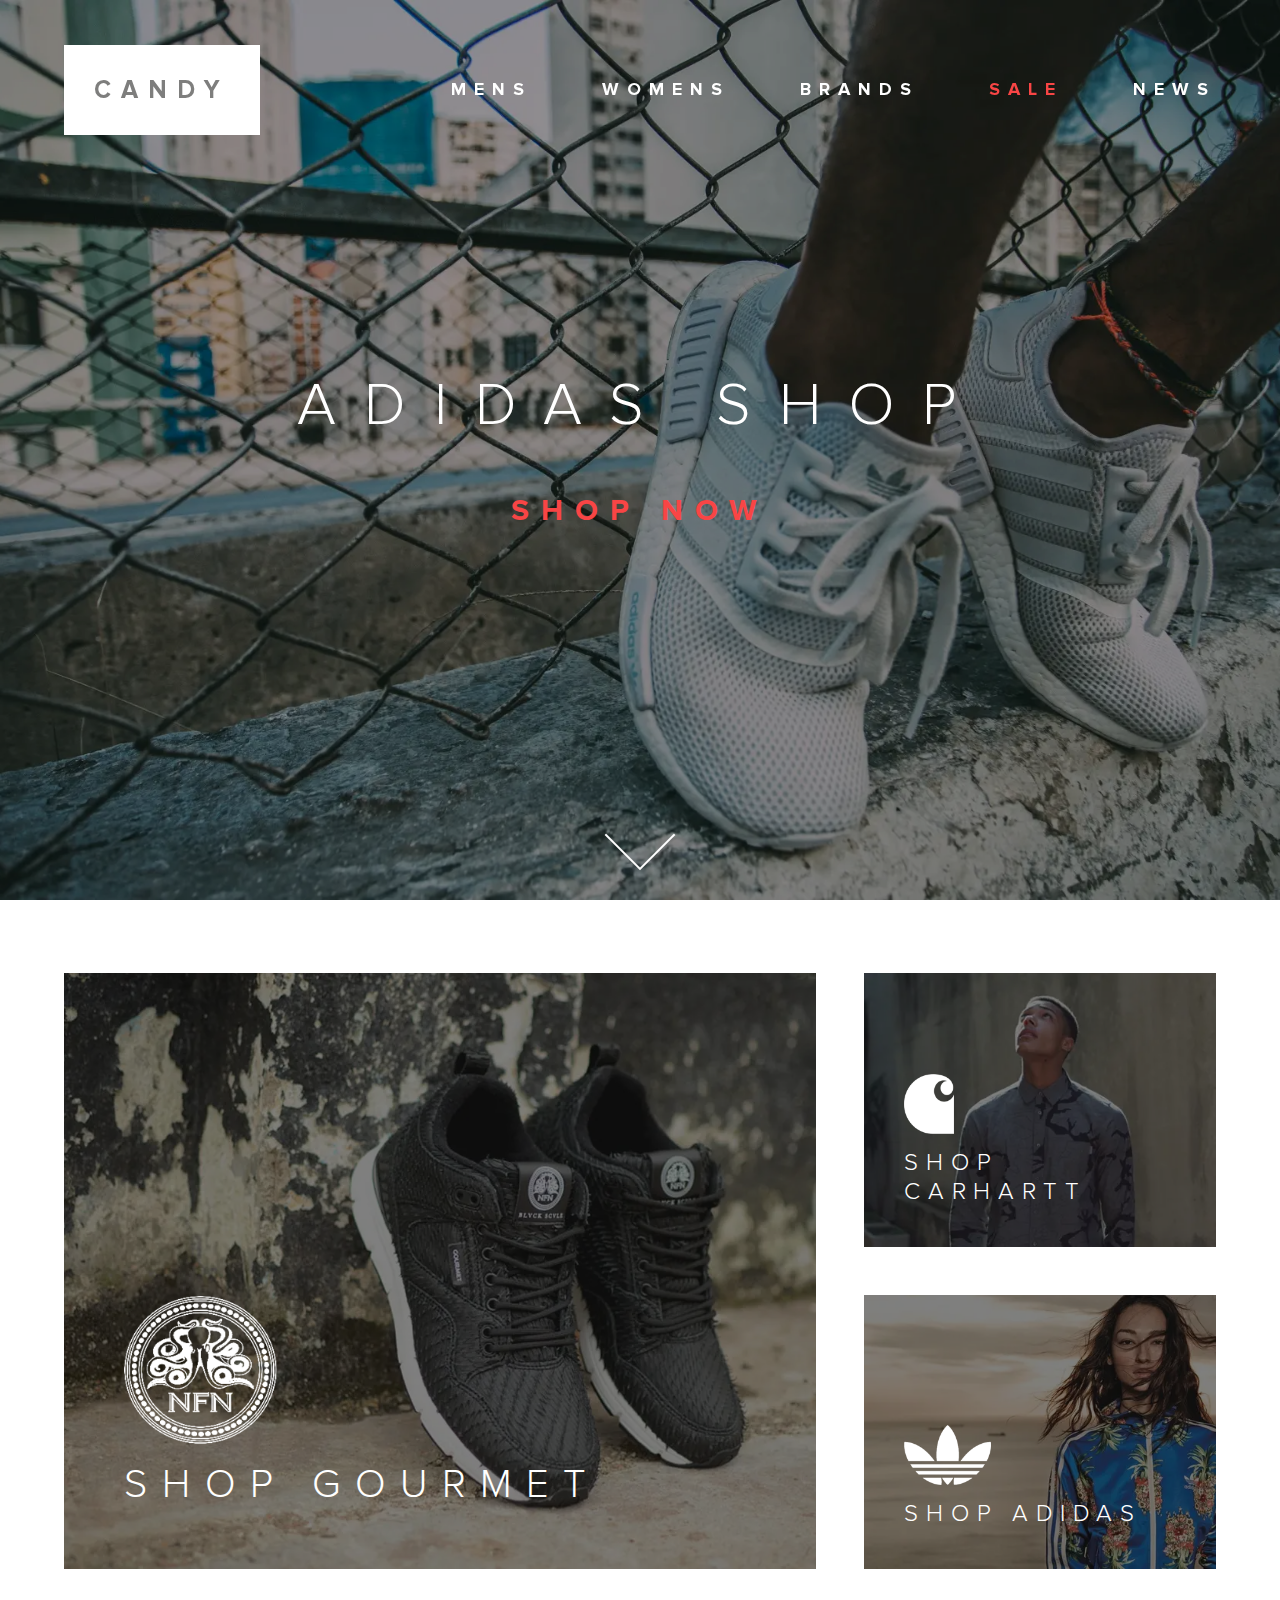
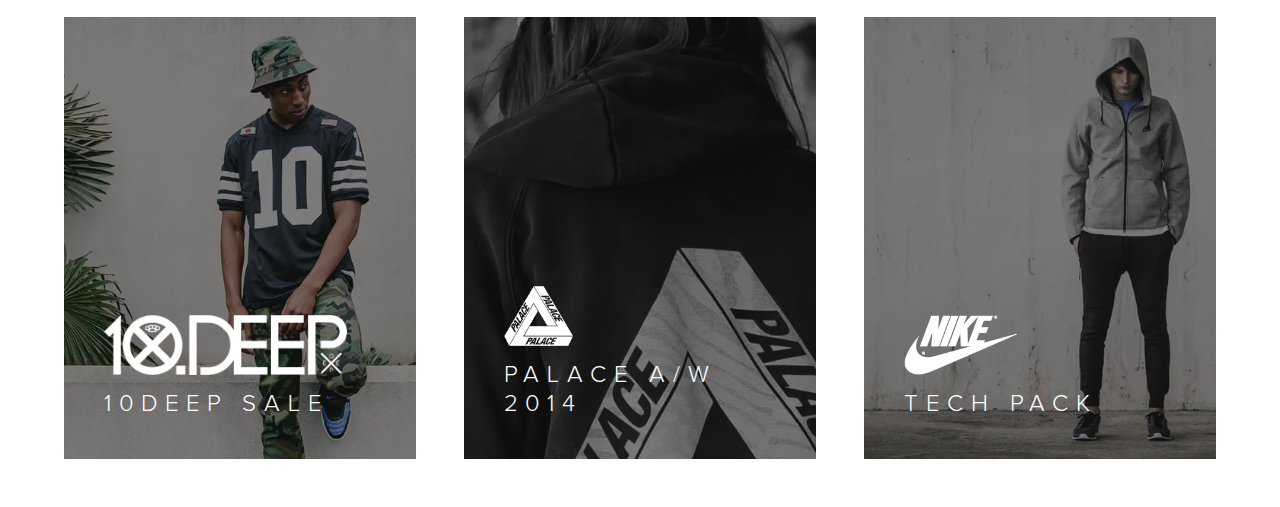
==== Candy/index.html @ beb6ae59 "обновил картиночки" ====
<!DOCTYPE html><html lang='ru'><head>  <meta charset='UTF-8'>  <meta name='viewport' content='width=device-width, initial-scale=1.0, maximum-scale=1.0, user-scalable=0'>  <meta name='format-detection' content='telephone=no'>  <link href='css/style.min.css' rel='stylesheet'>  <title></title></head><body><header class="header">  <div class="header__body">    <div class="header__container _container">      <div class="logo">Candy</div>      <button class="burger"><span></span></button>      <nav class="menu">        <ul class="menu__list">          <li><a href="#" class="menu__item">MENS</a></li>          <li><a href="#" class="menu__item">WOMENS</a></li>          <li><a href="#" class="menu__item">BRANDS</a></li>          <li><a href="#" class="menu__item menu__item_r">SALE</a></li>          <li><a href="#" class="menu__item">NEWS</a></li>        </ul>      </nav>    </div>  </div>  <div class='slider _sC'>    <div class='_sW'>      <div class='slider__slide _sS'>        <picture><source srcset="img/slider1.webp" type="image/webp"><img class="slider__bg" src="img/slider1.jpg" alt=""></picture>        <div class="slider__wrap">          <h2 class="slider__title">Adidas Shop</h2>          <a href="#" class="slider__link">Shop Now</a>        </div>      </div>      <div class='slider__slide _sS'>        <picture><source srcset="img/slider2.webp" type="image/webp"><img class="slider__bg" src="img/slider2.jpg" alt=""></picture>        <div class="slider__wrap">          <h2 class="slider__title">Nike Shop</h2>          <a href="#" class="slider__link">Shop Now</a>        </div>      </div>      <div class='slider__slide _sS'>        <picture><source srcset="img/slider3.webp" type="image/webp"><img class="slider__bg" src="img/slider3.jpg" alt=""></picture>        <div class="slider__wrap">          <h2 class="slider__title">Special Football collection</h2>          <a href="#" class="slider__link">Shop Now</a>        </div>      </div>    </div>    <button class="slider__btn"></button>  </div></header><main>  <section class="links _container">        <ul class="links__list">      <li class="links__row">        <div class="links__column links__column_b">          <a class="links__item" href="#">            <picture><source srcset="img/links/links1.webp" type="image/webp"><img class="links__img" src="img/links/links1.jpg" alt=""></picture>            <div class="links__wrap">              <picture><source srcset="img/links/link1logo.webp" type="image/webp"><img class="links__logo" src="img/links/link1logo.png" alt=""></picture>              <h3 class="links__title">SHOP GOURMET</h3>            </div>          </a>        </div>        <div class="links__column">          <a class="links__item" href="#">            <picture><source srcset="img/links/links2.webp" type="image/webp"><img class="links__img" src="img/links/links2.jpg" alt=""></picture>            <div class="links__wrap">              <picture><source srcset="img/links/link2logo.webp" type="image/webp"><img class="links__logo" src="img/links/link2logo.png" alt=""></picture>              <h3 class="links__title">SHOP CARHARTT</h3>            </div>             </a>          <a class="links__item" href="#">            <picture><source srcset="img/links/links3.webp" type="image/webp"><img class="links__img" src="img/links/links3.jpg" alt=""></picture>            <div class="links__wrap">              <picture><source srcset="img/links/link3logo.webp" type="image/webp"><img class="links__logo" src="img/links/link3logo.png" alt=""></picture>              <h3 class="links__title">SHOP ADIDAS</h3>            </div>          </a>        </div>              </li>      <li class="links__row">        <div class="links__column">          <a class="links__item" href="#">            <picture><source srcset="img/links/links4.webp" type="image/webp"><img class="links__img" src="img/links/links4.jpg" alt=""></picture>            <div class="links__wrap">              <picture><source srcset="img/links/link4logo.webp" type="image/webp"><img class="links__logo" src="img/links/link4logo.png" alt=""></picture>              <h3 class="links__title">10DEEP SALE</h3>            </div>          </a>        </div>        <div class="links__column">          <a class="links__item" href="#">            <picture><source srcset="img/links/links5.webp" type="image/webp"><img class="links__img" src="img/links/links5.jpg" alt=""></picture>            <div class="links__wrap">              <picture><source srcset="img/links/link5logo.webp" type="image/webp"><img class="links__logo" src="img/links/link5logo.png" alt=""></picture>              <h3 class="links__title">PALACE A/W 2014</h3>            </div>          </a>        </div>        <div class="links__column">          <a class="links__item" href="#">            <picture><source srcset="img/links/links6.webp" type="image/webp"><img class="links__img" src="img/links/links6.jpg" alt=""></picture>            <div class="links__wrap">              <picture><source srcset="img/links/link6logo.webp" type="image/webp"><img class="links__logo" src="img/links/link6logo.png" alt=""></picture>              <h3 class="links__title">TECH PACK</h3>            </div>          </a>        </div>      </li>    </ul>  </section></main><footer></footer><script src='js/swiper.min.js' type='module'></script><script src='js/slider.min.js' type='module'></script><script src='js/menu.min.js' type='module'></script></body></html>
---- Candy/css/style.min.css ----
@font-face{font-family:Proxima;src:url(../fonts/light.woff2) format("woff2"),url(../fonts/light.woff) format("woff"),url(../fonts/light.ttf) format("truetype");font-weight:300}@font-face{font-family:Proxima;src:url(../fonts/bold.woff2) format("woff2"),url(../fonts/bold.woff) format("woff"),url(../fonts/bold.ttf) format("truetype");font-weight:700}@font-face{font-family:Proxima;src:url(../fonts/regular.woff2) format("woff2"),url(../fonts/regular.woff) format("woff"),url(../fonts/regular.ttf) format("truetype");font-weight:400}body{font-family:Proxima,sans-serif;color:#fff;text-transform:uppercase}*{padding:0;margin:0;border:0}*,::after,::before{-webkit-box-sizing:border-box;box-sizing:border-box}body,html{height:100%;width:100%;font-size:100%;line-height:1.2;-ms-text-size-adjust:100%;-moz-text-size-adjust:100%;-webkit-text-size-adjust:100%;font-size:14px;min-width:320px}aside,footer,header,main,nav{display:block}h1,h2,h3,h4,h5,h6{font-size:inherit;font-weight:inherit}hr{height:0;overflow:visible}pre{font-family:monospace,monospace;font-size:1em}abbr[title]{text-decoration:underline;-webkit-text-decoration:underline dotted;text-decoration:underline dotted}b,strong{font-weight:bolder}code,kbd,samp{font-family:monospace,monospace;font-size:1em}small{font-size:80%}sub,sup{font-size:75%;line-height:0;position:relative;vertical-align:baseline}sub{bottom:-.25em}sup{top:-.5em}button,input,optgroup,select,textarea{font-family:inherit;font-size:100%;line-height:1}input::-ms-clear{display:none}button,input{overflow:visible;color:inherit}button,select{text-transform:none}[type=button],[type=reset],[type=submit],button{-webkit-appearance:button}[type=button]::-moz-focus-inner,[type=reset]::-moz-focus-inner,[type=submit]::-moz-focus-inner,button::-moz-focus-inner{border:0;padding:0}[type=button]:-moz-focusring,[type=reset]:-moz-focusring,[type=submit]:-moz-focusring,button:-moz-focusring{outline:1px dotted ButtonText}legend{color:inherit;display:table;max-width:100%;white-space:normal}progress{vertical-align:baseline}textarea{overflow:auto}[type=number]::-webkit-inner-spin-button,[type=number]::-webkit-outer-spin-button{height:auto}[type=search]{-webkit-appearance:textfield;outline-offset:-2px}[type=search]::-webkit-search-decoration{-webkit-appearance:none}::-webkit-file-upload-button{-webkit-appearance:button;font:inherit}details{display:block}summary{display:list-item}template{display:none}[hidden]{display:none}.hidden{position:absolute;clip:rect(0 0 0 0);width:1px;height:1px;margin:-1px;border:0;padding:0;white-space:nowrap;-webkit-clip-path:inset(100%);clip-path:inset(100%);overflow:hidden}ol,ul{list-style:none}button{background:0 0;cursor:pointer}input::-webkit-input-placeholder{color:inherit}input::-moz-placeholder{color:inherit}input:-ms-input-placeholder{color:inherit}input::-ms-input-placeholder{color:inherit}input::placeholder{color:inherit}a{background-color:transparent;text-decoration:none;text-align:center;color:inherit;display:inline-block}img{display:block;max-width:100%;height:auto;-o-object-fit:cover;object-fit:cover}input[type=checkbox]+label,input[type=radio]+label{cursor:pointer;position:relative;display:-webkit-box;display:-ms-flexbox;display:flex;-webkit-box-align:center;-ms-flex-align:center;align-items:center}input[type=checkbox]+label::after,input[type=checkbox]+label::before,input[type=radio]+label::after,input[type=radio]+label::before{content:''}input[type=checkbox]+label::after,input[type=radio]+label::after{position:absolute;display:none}input[type=checkbox]:checked+label::after,input[type=radio]:checked+label::after{display:block}input[type=radio]+label::after,input[type=radio]+label::before{border-radius:50%}.lock{overflow:hidden}._container{-webkit-box-sizing:content-box;box-sizing:content-box;padding:0 5%;margin:0 auto;max-width:1500px}.burger{position:relative;z-index:50;outline:0;display:none;overflow:hidden}.burger::after,.burger::before{content:'';-webkit-transform-origin:right;-ms-transform-origin:right;transform-origin:right}.burger span,.burger::after,.burger::before{position:absolute;right:0;height:2px;width:100%;background-color:#fff;-webkit-transition:all .5s;-o-transition:all .5s;transition:all .5s}.burger span{top:50%;-webkit-transform:translateY(-1px);-ms-transform:translateY(-1px);transform:translateY(-1px)}.burger::before{top:0}.burger::after{bottom:0}.burger._active span{right:-100%}.burger._active::before{-webkit-transform:rotate(-45deg);-ms-transform:rotate(-45deg);transform:rotate(-45deg)}.burger._active::after{-webkit-transform:rotate(45deg);-ms-transform:rotate(45deg);transform:rotate(45deg)}.menu__list{display:-webkit-box;display:-ms-flexbox;display:flex}:root{--swiper-theme-color:#007aff}._sC{margin-left:auto;margin-right:auto;position:relative;overflow:hidden;padding:0;z-index:1}.swiper-container-vertical>._sW{-webkit-box-orient:vertical;-webkit-box-direction:normal;-ms-flex-direction:column;flex-direction:column}._sW{position:relative;width:100%;height:100%;z-index:1;display:-webkit-box;display:-ms-flexbox;display:flex;-webkit-transition-property:-webkit-transform;transition-property:-webkit-transform;-o-transition-property:transform;transition-property:transform;transition-property:transform,-webkit-transform;-webkit-box-sizing:content-box;box-sizing:content-box}._sW,.swiper-container-android .swiper-slide{-webkit-transform:translate3d(0,0,0);transform:translate3d(0,0,0)}.swiper-container-multirow>._sW{-ms-flex-wrap:wrap;flex-wrap:wrap}.swiper-container-multirow-column>._sW{-ms-flex-wrap:wrap;flex-wrap:wrap;-webkit-box-orient:vertical;-webkit-box-direction:normal;-ms-flex-direction:column;flex-direction:column}.swiper-container-free-mode>._sW{-webkit-transition-timing-function:ease-out;-o-transition-timing-function:ease-out;transition-timing-function:ease-out;margin:0 auto}._sS{-ms-flex-negative:0;flex-shrink:0;width:100%;position:relative;-webkit-transition-property:-webkit-transform;transition-property:-webkit-transform;-o-transition-property:transform;transition-property:transform;transition-property:transform,-webkit-transform}.swiper-slide-invisible-blank{visibility:hidden}.swiper-container-autoheight,.swiper-container-autoheight ._sS{height:auto}.swiper-container-autoheight ._sW{-webkit-box-align:start;-ms-flex-align:start;align-items:flex-start;-webkit-transition-property:height,-webkit-transform;transition-property:height,-webkit-transform;-o-transition-property:transform,height;transition-property:transform,height;transition-property:transform,height,-webkit-transform}.swiper-container-3d{-webkit-perspective:1200px;perspective:1200px}.swiper-container-3d .swiper-cube-shadow,.swiper-container-3d .swiper-slide,.swiper-container-3d .swiper-slide-shadow-bottom,.swiper-container-3d .swiper-slide-shadow-left,.swiper-container-3d .swiper-slide-shadow-right,.swiper-container-3d .swiper-slide-shadow-top,.swiper-container-3d .swiper-wrapper{-webkit-transform-style:preserve-3d;transform-style:preserve-3d}.swiper-container-3d .swiper-slide-shadow-bottom,.swiper-container-3d .swiper-slide-shadow-left,.swiper-container-3d .swiper-slide-shadow-right,.swiper-container-3d .swiper-slide-shadow-top{position:absolute;left:0;top:0;width:100%;height:100%;pointer-events:none;z-index:10}.swiper-container-3d .swiper-slide-shadow-left{background-image:-webkit-gradient(linear,right top,left top,from(rgba(0,0,0,.5)),to(rgba(0,0,0,0)));background-image:-o-linear-gradient(right,rgba(0,0,0,.5),rgba(0,0,0,0));background-image:linear-gradient(to left,rgba(0,0,0,.5),rgba(0,0,0,0))}.swiper-container-3d .swiper-slide-shadow-right{background-image:-webkit-gradient(linear,left top,right top,from(rgba(0,0,0,.5)),to(rgba(0,0,0,0)));background-image:-o-linear-gradient(left,rgba(0,0,0,.5),rgba(0,0,0,0));background-image:linear-gradient(to right,rgba(0,0,0,.5),rgba(0,0,0,0))}.swiper-container-3d .swiper-slide-shadow-top{background-image:-webkit-gradient(linear,left bottom,left top,from(rgba(0,0,0,.5)),to(rgba(0,0,0,0)));background-image:-o-linear-gradient(bottom,rgba(0,0,0,.5),rgba(0,0,0,0));background-image:linear-gradient(to top,rgba(0,0,0,.5),rgba(0,0,0,0))}.swiper-container-3d .swiper-slide-shadow-bottom{background-image:-webkit-gradient(linear,left top,left bottom,from(rgba(0,0,0,.5)),to(rgba(0,0,0,0)));background-image:-o-linear-gradient(top,rgba(0,0,0,.5),rgba(0,0,0,0));background-image:linear-gradient(to bottom,rgba(0,0,0,.5),rgba(0,0,0,0))}.swiper-container-css-mode>._sW{overflow:auto;scrollbar-width:none;-ms-overflow-style:none}.swiper-container-css-mode>.swiper-wrapper::-webkit-scrollbar{display:none}.swiper-container-css-mode>._sW>._sS{scroll-snap-align:start start}.swiper-container-horizontal.swiper-container-css-mode>._sW{-ms-scroll-snap-type:x mandatory;scroll-snap-type:x mandatory}.swiper-container-vertical.swiper-container-css-mode>._sW{-ms-scroll-snap-type:y mandatory;scroll-snap-type:y mandatory}:root{--swiper-navigation-size:44px}.swiper-pagination{position:absolute;text-align:center;-webkit-transition:.3s opacity;-o-transition:.3s opacity;transition:.3s opacity;-webkit-transform:translate3d(0,0,0);transform:translate3d(0,0,0);z-index:10}.swiper-pagination.swiper-pagination-hidden{opacity:0}.swiper-container-horizontal>.swiper-pagination-bullets,.swiper-pagination-custom,.swiper-pagination-fraction{bottom:10px;left:0;width:100%}.swiper-pagination-bullets-dynamic{overflow:hidden;font-size:0}.swiper-pagination-bullets-dynamic .swiper-pagination-bullet{-webkit-transform:scale(.33);-ms-transform:scale(.33);transform:scale(.33);position:relative}.swiper-pagination-bullets-dynamic .swiper-pagination-bullet-active{-webkit-transform:scale(1);-ms-transform:scale(1);transform:scale(1)}.swiper-pagination-bullets-dynamic .swiper-pagination-bullet-active-main{-webkit-transform:scale(1);-ms-transform:scale(1);transform:scale(1)}.swiper-pagination-bullets-dynamic .swiper-pagination-bullet-active-prev{-webkit-transform:scale(.66);-ms-transform:scale(.66);transform:scale(.66)}.swiper-pagination-bullets-dynamic .swiper-pagination-bullet-active-prev-prev{-webkit-transform:scale(.33);-ms-transform:scale(.33);transform:scale(.33)}.swiper-pagination-bullets-dynamic .swiper-pagination-bullet-active-next{-webkit-transform:scale(.66);-ms-transform:scale(.66);transform:scale(.66)}.swiper-pagination-bullets-dynamic .swiper-pagination-bullet-active-next-next{-webkit-transform:scale(.33);-ms-transform:scale(.33);transform:scale(.33)}.swiper-pagination-bullet{width:8px;height:8px;display:inline-block;border-radius:100%;background:#000;opacity:.2}button.swiper-pagination-bullet{border:none;margin:0;padding:0;-webkit-box-shadow:none;box-shadow:none;-webkit-appearance:none;-moz-appearance:none;appearance:none}.swiper-pagination-clickable .swiper-pagination-bullet{cursor:pointer}.swiper-pagination-bullet-active{opacity:1;background:var(--swiper-pagination-color,var(--swiper-theme-color))}.swiper-container-vertical>.swiper-pagination-bullets{right:10px;top:50%;-webkit-transform:translate3d(0,-50%,0);transform:translate3d(0,-50%,0)}.swiper-container-vertical>.swiper-pagination-bullets .swiper-pagination-bullet{margin:6px 0;display:block}.swiper-container-vertical>.swiper-pagination-bullets.swiper-pagination-bullets-dynamic{top:50%;-webkit-transform:translateY(-50%);-ms-transform:translateY(-50%);transform:translateY(-50%);width:8px}.swiper-container-vertical>.swiper-pagination-bullets.swiper-pagination-bullets-dynamic .swiper-pagination-bullet{display:inline-block;-webkit-transition:.2s top,.2s -webkit-transform;transition:.2s top,.2s -webkit-transform;-o-transition:.2s transform,.2s top;transition:.2s transform,.2s top;transition:.2s transform,.2s top,.2s -webkit-transform}.swiper-container-horizontal>.swiper-pagination-bullets .swiper-pagination-bullet{margin:0 4px}.swiper-container-horizontal>.swiper-pagination-bullets.swiper-pagination-bullets-dynamic{left:50%;-webkit-transform:translateX(-50%);-ms-transform:translateX(-50%);transform:translateX(-50%);white-space:nowrap}.swiper-container-horizontal>.swiper-pagination-bullets.swiper-pagination-bullets-dynamic .swiper-pagination-bullet{-webkit-transition:.2s left,.2s -webkit-transform;transition:.2s left,.2s -webkit-transform;-o-transition:.2s transform,.2s left;transition:.2s transform,.2s left;transition:.2s transform,.2s left,.2s -webkit-transform}.swiper-container-horizontal.swiper-container-rtl>.swiper-pagination-bullets-dynamic .swiper-pagination-bullet{-webkit-transition:.2s right,.2s -webkit-transform;transition:.2s right,.2s -webkit-transform;-o-transition:.2s transform,.2s right;transition:.2s transform,.2s right;transition:.2s transform,.2s right,.2s -webkit-transform}.swiper-pagination-progressbar{background:rgba(0,0,0,.25);position:absolute}.swiper-pagination-progressbar .swiper-pagination-progressbar-fill{background:var(--swiper-pagination-color,var(--swiper-theme-color));position:absolute;left:0;top:0;width:100%;height:100%;-webkit-transform:scale(0);-ms-transform:scale(0);transform:scale(0);-webkit-transform-origin:left top;-ms-transform-origin:left top;transform-origin:left top}.swiper-container-rtl .swiper-pagination-progressbar .swiper-pagination-progressbar-fill{-webkit-transform-origin:right top;-ms-transform-origin:right top;transform-origin:right top}.swiper-container-horizontal>.swiper-pagination-progressbar,.swiper-container-vertical>.swiper-pagination-progressbar.swiper-pagination-progressbar-opposite{width:100%;height:4px;left:0;top:0}.swiper-container-horizontal>.swiper-pagination-progressbar.swiper-pagination-progressbar-opposite,.swiper-container-vertical>.swiper-pagination-progressbar{width:4px;height:100%;left:0;top:0}.swiper-pagination-white{--swiper-pagination-color:#ffffff}.swiper-pagination-black{--swiper-pagination-color:#000000}.swiper-pagination-lock{display:none}.swiper-scrollbar{border-radius:10px;position:relative;-ms-touch-action:none;background:rgba(0,0,0,.1)}.swiper-container-horizontal>.swiper-scrollbar{position:absolute;left:1%;bottom:3px;z-index:50;height:5px;width:98%}.swiper-container-vertical>.swiper-scrollbar{position:absolute;right:3px;top:1%;z-index:50;width:5px;height:98%}.swiper-scrollbar-drag{height:100%;width:100%;position:relative;background:rgba(0,0,0,.5);border-radius:10px;left:0;top:0}.swiper-scrollbar-cursor-drag{cursor:move}.swiper-scrollbar-lock{display:none}.swiper-zoom-container{width:100%;height:100%;display:-webkit-box;display:-ms-flexbox;display:flex;-webkit-box-pack:center;-ms-flex-pack:center;justify-content:center;-webkit-box-align:center;-ms-flex-align:center;align-items:center;text-align:center}.swiper-zoom-container>canvas,.swiper-zoom-container>img,.swiper-zoom-container>svg{max-width:100%;max-height:100%;-o-object-fit:contain;object-fit:contain}.swiper-slide-zoomed{cursor:move}.swiper-lazy-preloader{width:42px;height:42px;position:absolute;left:50%;top:50%;margin-left:-21px;margin-top:-21px;z-index:10;-webkit-transform-origin:50%;-ms-transform-origin:50%;transform-origin:50%;-webkit-animation:swiper-preloader-spin 1s infinite linear;animation:swiper-preloader-spin 1s infinite linear;-webkit-box-sizing:border-box;box-sizing:border-box;border:4px solid var(--swiper-preloader-color,var(--swiper-theme-color));border-radius:50%;border-top-color:transparent}.swiper-lazy-preloader-white{--swiper-preloader-color:#fff}.swiper-lazy-preloader-black{--swiper-preloader-color:#000}@-webkit-keyframes swiper-preloader-spin{100%{-webkit-transform:rotate(360deg);transform:rotate(360deg)}}@keyframes swiper-preloader-spin{100%{-webkit-transform:rotate(360deg);transform:rotate(360deg)}}._sC .swiper-notification{position:absolute;left:0;top:0;pointer-events:none;opacity:0;z-index:-1000}.swiper-container-fade.swiper-container-free-mode ._sS{-webkit-transition-timing-function:ease-out;-o-transition-timing-function:ease-out;transition-timing-function:ease-out}.swiper-container-fade ._sS{pointer-events:none;-webkit-transition-property:opacity;-o-transition-property:opacity;transition-property:opacity}.swiper-container-fade ._sS ._sS{pointer-events:none}.swiper-container-fade .swiper-slide-active,.swiper-container-fade .swiper-slide-active .swiper-slide-active{pointer-events:auto}.swiper-container-cube{overflow:visible}.swiper-container-cube ._sS{pointer-events:none;-webkit-backface-visibility:hidden;backface-visibility:hidden;z-index:1;visibility:hidden;-webkit-transform-origin:0 0;-ms-transform-origin:0 0;transform-origin:0 0;width:100%;height:100%}.swiper-container-cube ._sS ._sS{pointer-events:none}.swiper-container-cube.swiper-container-rtl ._sS{-webkit-transform-origin:100% 0;-ms-transform-origin:100% 0;transform-origin:100% 0}.swiper-container-cube .swiper-slide-active,.swiper-container-cube .swiper-slide-active .swiper-slide-active{pointer-events:auto}.swiper-container-cube .swiper-slide-active,.swiper-container-cube .swiper-slide-next,.swiper-container-cube .swiper-slide-next+._sS,.swiper-container-cube .swiper-slide-prev{pointer-events:auto;visibility:visible}.swiper-container-cube .swiper-slide-shadow-bottom,.swiper-container-cube .swiper-slide-shadow-left,.swiper-container-cube .swiper-slide-shadow-right,.swiper-container-cube .swiper-slide-shadow-top{z-index:0;-webkit-backface-visibility:hidden;backface-visibility:hidden}.swiper-container-cube .swiper-cube-shadow{position:absolute;left:0;bottom:0;width:100%;height:100%;background:#000;opacity:.6;-webkit-filter:blur(50px);filter:blur(50px);z-index:0}.swiper-container-flip{overflow:visible}.swiper-container-flip ._sS{pointer-events:none;-webkit-backface-visibility:hidden;backface-visibility:hidden;z-index:1}.swiper-container-flip ._sS ._sS{pointer-events:none}.swiper-container-flip .swiper-slide-active,.swiper-container-flip .swiper-slide-active .swiper-slide-active{pointer-events:auto}.swiper-container-flip .swiper-slide-shadow-bottom,.swiper-container-flip .swiper-slide-shadow-left,.swiper-container-flip .swiper-slide-shadow-right,.swiper-container-flip .swiper-slide-shadow-top{z-index:0;-webkit-backface-visibility:hidden;backface-visibility:hidden}.header{position:relative;display:-webkit-box;display:-ms-flexbox;display:flex;-webkit-box-orient:vertical;-webkit-box-direction:normal;-ms-flex-direction:column;flex-direction:column;height:100vh}.header__body{position:absolute;top:0;left:0;z-index:2;width:100%;padding-top:45px}.header__container{display:-webkit-box;display:-ms-flexbox;display:flex;-webkit-box-pack:justify;-ms-flex-pack:justify;justify-content:space-between;-webkit-box-align:center;-ms-flex-align:center;align-items:center}.slider{width:100%}.slider__slide{position:relative}.slider__bg{width:100%;height:100%}.slider__wrap{position:absolute;top:0;left:0;width:100%;height:100%;display:-webkit-box;display:-ms-flexbox;display:flex;background-color:rgba(0,0,0,.4);-webkit-box-orient:vertical;-webkit-box-direction:normal;-ms-flex-direction:column;flex-direction:column;-webkit-box-pack:center;-ms-flex-pack:center;justify-content:center;-webkit-box-align:center;-ms-flex-align:center;align-items:center;text-align:center}.slider__title{font-size:60px;font-weight:300;letter-spacing:28px;margin-bottom:50px}.slider__link{color:#f84545;font-size:30px;font-weight:700;letter-spacing:12px}.logo{background-color:#fff;color:#7e7e7d;font-size:25px;font-weight:700;padding:30px;text-transform:uppercase;letter-spacing:10px}.burger{width:40px;height:30px}.menu__item{font-size:18px;text-transform:uppercase;letter-spacing:8px;margin-left:70px;font-weight:700}.menu__item_r{color:#f84545}.slider__btn{width:50px;height:50px;border-bottom:2px solid #fff;border-left:2px solid #fff;position:absolute;bottom:40px;left:50%;z-index:50;outline:0;-webkit-transform:translateX(-50%) rotate(-45deg);-ms-transform:translateX(-50%) rotate(-45deg);transform:translateX(-50%) rotate(-45deg)}.links__list{padding-top:5.66667vw;margin:0 -1.86667vw}.links__row{display:-webkit-box;display:-ms-flexbox;display:flex}.links__column{-webkit-box-flex:0;-ms-flex:0 1 33.333%;flex:0 1 33.333%;padding:0 1.86667vw;display:-webkit-box;display:-ms-flexbox;display:flex;-webkit-box-orient:vertical;-webkit-box-direction:normal;-ms-flex-direction:column;flex-direction:column}.links__column_b{-webkit-box-flex:0;-ms-flex:0 1 66.666%;flex:0 1 66.666%}.links__item{margin-bottom:3.73333vw;-webkit-box-flex:1;-ms-flex:1 1 auto;flex:1 1 auto;position:relative}.links__img{height:100%;width:100%}.links__wrap{position:absolute;top:0;left:0;width:100%;height:100%;display:-webkit-box;display:-ms-flexbox;display:flex;-webkit-box-orient:vertical;-webkit-box-direction:normal;-ms-flex-direction:column;flex-direction:column;-webkit-box-pack:end;-ms-flex-pack:end;justify-content:flex-end;text-align:left;padding:40px;background-color:rgba(0,0,0,.5)}.links__wrap:hover{background-color:rgba(0,0,0,.3)}.links__logo{max-height:100px}.links__title{letter-spacing:16px;font-size:40px;font-weight:300;margin-top:30px}@media (min-width:767px){.links__column_b .links__wrap{padding:60px}.links__column_b .links__title{font-size:60px;letter-spacing:24px}.links__column_b .links__logo{max-height:200px}a{-webkit-transition:-webkit-transform .1s;transition:-webkit-transform .1s;-o-transition:transform .1s;transition:transform .1s;transition:transform .1s,-webkit-transform .1s}a:hover{-webkit-transform:scale(1.05);-ms-transform:scale(1.05);transform:scale(1.05)}}@media (max-width:1500px){.links__logo{max-height:60px}.links__title{letter-spacing:8px;font-size:24px;margin-top:15px}}@media (max-width:1200px){.slider__title{font-size:40px;letter-spacing:16px;margin-bottom:20px;margin-top:50px}.slider__link{font-size:20px;letter-spacing:6px}.logo{font-size:18px;letter-spacing:5px;padding:20px}.menu__item{margin-left:35px;font-size:16px;letter-spacing:4px}.links__wrap{-webkit-box-pack:center;-ms-flex-pack:center;justify-content:center;-webkit-box-align:center;-ms-flex-align:center;align-items:center;text-align:center}}@media (max-width:767px){.burger{display:block}.menu{position:absolute;top:0;left:0;width:100%;height:100vh;background-color:rgba(0,0,0,.9);opacity:0;visibility:hidden;-webkit-transition:all .5s;-o-transition:all .5s;transition:all .5s;overflow:auto}.menu__list{-webkit-box-orient:vertical;-webkit-box-direction:normal;-ms-flex-direction:column;flex-direction:column;padding-top:50px;-webkit-transition:all .5s;-o-transition:all .5s;transition:all .5s;position:relative;top:-100%}.menu__item{margin:0;padding:20px;font-size:20px;width:100%}.menu._active{opacity:1;visibility:visible}.menu._active .menu__list{top:0}.header__body{padding:10px 0;background-color:#000;position:relative}.slider__wrap{padding:3%}.slider__title{margin-top:0;font-size:26px;letter-spacing:10px}.slider__link{font-size:15;letter-spacing:5px}.logo{padding:10px;font-size:14px;letter-spacing:2px}.slider__btn{width:30px;height:30px}.links__row{-webkit-box-orient:vertical;-webkit-box-direction:normal;-ms-flex-direction:column;flex-direction:column}.links__img{max-height:250px}}@media (min-width:767px) and (max-width:1500px){.links__column_b .links__title{letter-spacing:15px;font-size:40px}.links__column_b .links__logo{max-height:150px}}
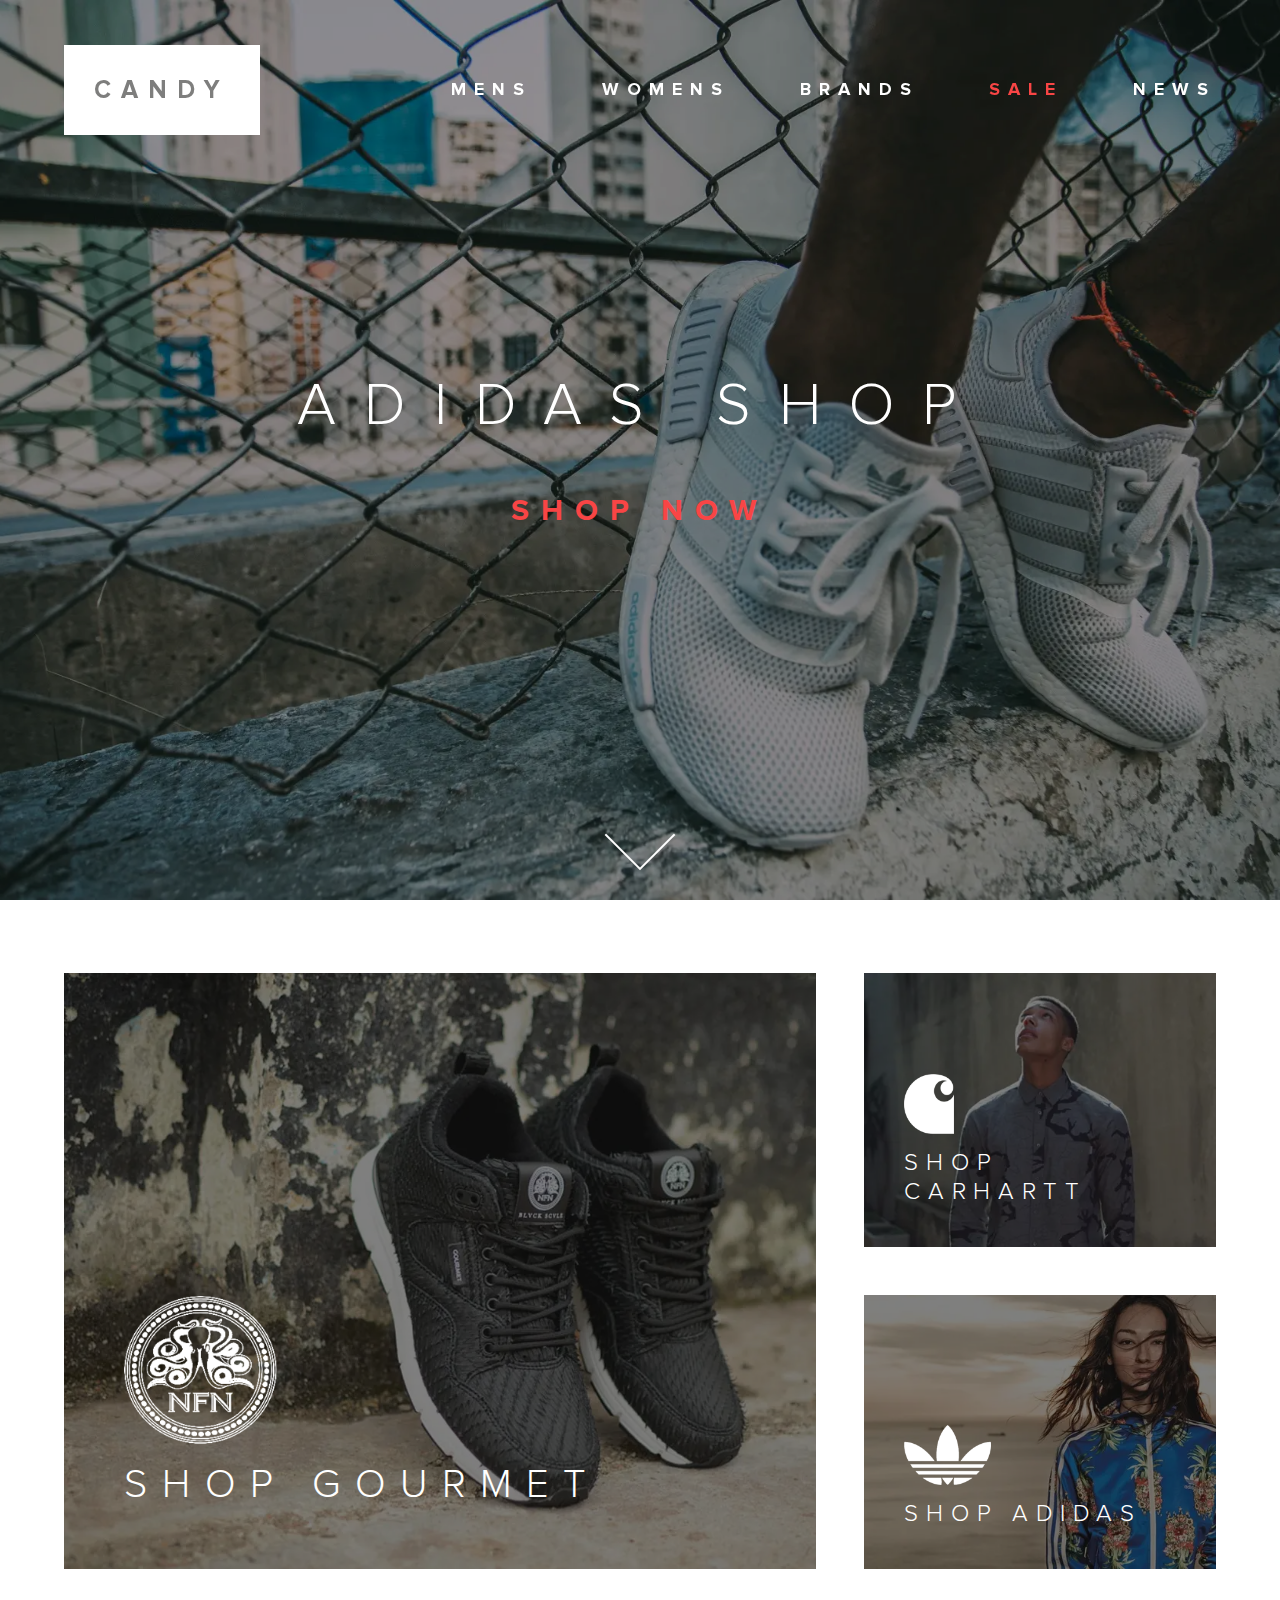
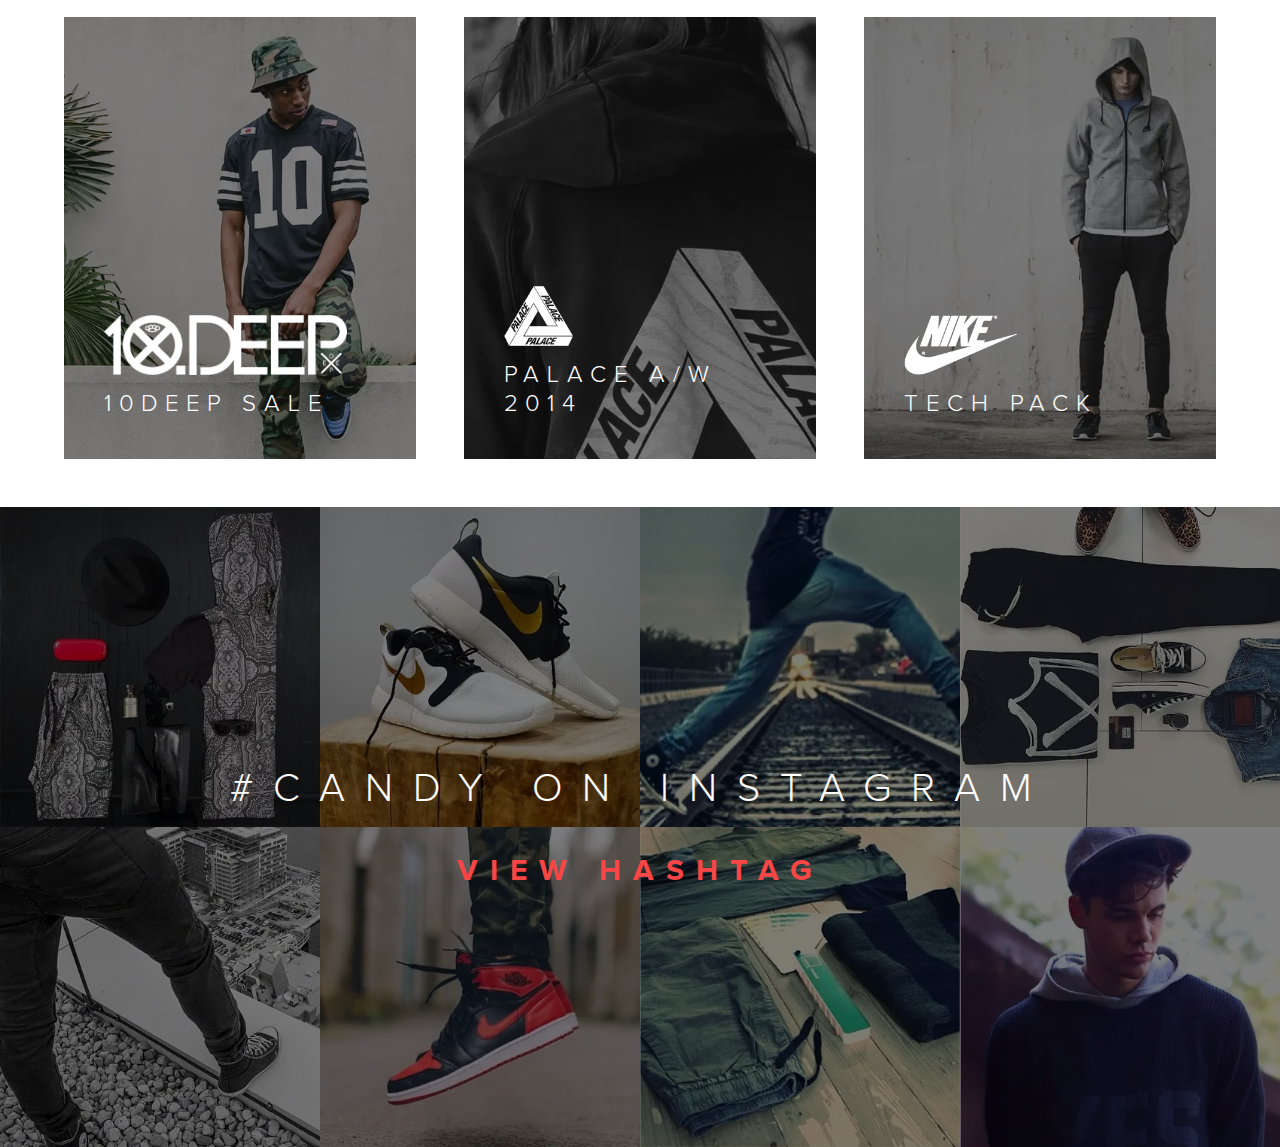
==== commit 5565232c: "сделал блок inst" ====
--- a/Candy/index.html
+++ b/Candy/index.html
@@ -27,21 +27,21 @@
   <div class='slider _sC'>     <div class='_sW'>       <div class='slider__slide _sS'>-        <picture><source srcset="img/slider1.webp" type="image/webp"><img class="slider__bg" src="img/slider1.jpg" alt=""></picture>+        <div class='slider__bg _img'><picture><source srcset="img/slider1.webp" type="image/webp"><img src="img/slider1.jpg" alt=""></picture></div>         <div class="slider__wrap">           <h2 class="slider__title">Adidas Shop</h2>           <a href="#" class="slider__link">Shop Now</a>         </div>       </div>       <div class='slider__slide _sS'>-        <picture><source srcset="img/slider2.webp" type="image/webp"><img class="slider__bg" src="img/slider2.jpg" alt=""></picture>+        <div class='slider__bg _img'><picture><source srcset="img/slider2.webp" type="image/webp"><img src="img/slider2.jpg" alt=""></picture></div>         <div class="slider__wrap">           <h2 class="slider__title">Nike Shop</h2>           <a href="#" class="slider__link">Shop Now</a>         </div>       </div>       <div class='slider__slide _sS'>-        <picture><source srcset="img/slider3.webp" type="image/webp"><img class="slider__bg" src="img/slider3.jpg" alt=""></picture>+        <div class='slider__bg _img'><picture><source srcset="img/slider3.webp" type="image/webp"><img src="img/slider3.jpg" alt=""></picture></div>         <div class="slider__wrap">           <h2 class="slider__title">Special Football collection</h2>           <a href="#" class="slider__link">Shop Now</a>@@ -57,25 +57,25 @@
       <li class="links__row">         <div class="links__column links__column_b">           <a class="links__item" href="#">-            <picture><source srcset="img/links/links1.webp" type="image/webp"><img class="links__img" src="img/links/links1.jpg" alt=""></picture>+            <div class='links__img _img'><picture><source srcset="img/links/links1.webp" type="image/webp"><img src="img/links/links1.jpg" alt=""></picture></div>             <div class="links__wrap">-              <picture><source srcset="img/links/link1logo.webp" type="image/webp"><img class="links__logo" src="img/links/link1logo.png" alt=""></picture>+              <div class='links__logo _img'><picture><source srcset="img/links/link1logo.webp" type="image/webp"><img src="img/links/link1logo.png" alt=""></picture></div>               <h3 class="links__title">SHOP GOURMET</h3>             </div>           </a>         </div>         <div class="links__column">           <a class="links__item" href="#">-            <picture><source srcset="img/links/links2.webp" type="image/webp"><img class="links__img" src="img/links/links2.jpg" alt=""></picture>+            <div class='links__img _img'><picture><source srcset="img/links/links2.webp" type="image/webp"><img src="img/links/links2.jpg" alt=""></picture></div>             <div class="links__wrap">-              <picture><source srcset="img/links/link2logo.webp" type="image/webp"><img class="links__logo" src="img/links/link2logo.png" alt=""></picture>+              <div class='links__logo _img'><picture><source srcset="img/links/link2logo.webp" type="image/webp"><img src="img/links/link2logo.png" alt=""></picture></div>               <h3 class="links__title">SHOP CARHARTT</h3>             </div>              </a>           <a class="links__item" href="#">-            <picture><source srcset="img/links/links3.webp" type="image/webp"><img class="links__img" src="img/links/links3.jpg" alt=""></picture>+            <div class='links__img _img'><picture><source srcset="img/links/links3.webp" type="image/webp"><img src="img/links/links3.jpg" alt=""></picture></div>             <div class="links__wrap">-              <picture><source srcset="img/links/link3logo.webp" type="image/webp"><img class="links__logo" src="img/links/link3logo.png" alt=""></picture>+              <div class='links__logo _img'><picture><source srcset="img/links/link3logo.webp" type="image/webp"><img src="img/links/link3logo.png" alt=""></picture></div>               <h3 class="links__title">SHOP ADIDAS</h3>             </div>           </a>@@ -84,33 +84,47 @@
       <li class="links__row">         <div class="links__column">           <a class="links__item" href="#">-            <picture><source srcset="img/links/links4.webp" type="image/webp"><img class="links__img" src="img/links/links4.jpg" alt=""></picture>+            <div class='links__img _img'><picture><source srcset="img/links/links4.webp" type="image/webp"><img src="img/links/links4.jpg" alt=""></picture></div>             <div class="links__wrap">-              <picture><source srcset="img/links/link4logo.webp" type="image/webp"><img class="links__logo" src="img/links/link4logo.png" alt=""></picture>+              <div class='links__logo _img'><picture><source srcset="img/links/link4logo.webp" type="image/webp"><img src="img/links/link4logo.png" alt=""></picture></div>               <h3 class="links__title">10DEEP SALE</h3>             </div>           </a>         </div>         <div class="links__column">           <a class="links__item" href="#">-            <picture><source srcset="img/links/links5.webp" type="image/webp"><img class="links__img" src="img/links/links5.jpg" alt=""></picture>+            <div class='links__img _img'><picture><source srcset="img/links/links5.webp" type="image/webp"><img src="img/links/links5.jpg" alt=""></picture></div>             <div class="links__wrap">-              <picture><source srcset="img/links/link5logo.webp" type="image/webp"><img class="links__logo" src="img/links/link5logo.png" alt=""></picture>+              <div class='links__logo _img'><picture><source srcset="img/links/link5logo.webp" type="image/webp"><img src="img/links/link5logo.png" alt=""></picture></div>               <h3 class="links__title">PALACE A/W 2014</h3>             </div>           </a>         </div>         <div class="links__column">           <a class="links__item" href="#">-            <picture><source srcset="img/links/links6.webp" type="image/webp"><img class="links__img" src="img/links/links6.jpg" alt=""></picture>+            <div class='links__img _img'><picture><source srcset="img/links/links6.webp" type="image/webp"><img src="img/links/links6.jpg" alt=""></picture></div>             <div class="links__wrap">-              <picture><source srcset="img/links/link6logo.webp" type="image/webp"><img class="links__logo" src="img/links/link6logo.png" alt=""></picture>+              <div class='links__logo _img'><picture><source srcset="img/links/link6logo.webp" type="image/webp"><img src="img/links/link6logo.png" alt=""></picture></div>               <h3 class="links__title">TECH PACK</h3>             </div>           </a>         </div>       </li>     </ul>+  </section>+  <section class="inst">+    <div class="inst__wrap">+      <h2 class="inst__title">#Candy On Instagram</h2>+      <a href="#" class="inst__link">View hashtag</a>      +    </div>+    <div class='inst__img _img'><picture><source srcset="img/inst/inst1.webp" type="image/webp"><img src="img/inst/inst1.jpg" alt=""></picture></div>+    <div class='inst__img _img'><picture><source srcset="img/inst/inst2.webp" type="image/webp"><img src="img/inst/inst2.jpg" alt=""></picture></div>+    <div class='inst__img _img'><picture><source srcset="img/inst/inst3.webp" type="image/webp"><img src="img/inst/inst3.jpg" alt=""></picture></div>+    <div class='inst__img _img'><picture><source srcset="img/inst/inst4.webp" type="image/webp"><img src="img/inst/inst4.jpg" alt=""></picture></div>+    <div class='inst__img _img'><picture><source srcset="img/inst/inst5.webp" type="image/webp"><img src="img/inst/inst5.jpg" alt=""></picture></div>+    <div class='inst__img _img'><picture><source srcset="img/inst/inst6.webp" type="image/webp"><img src="img/inst/inst6.jpg" alt=""></picture></div>+    <div class='inst__img inst__img_d _img'><picture><source srcset="img/inst/inst7.webp" type="image/webp"><img src="img/inst/inst7.jpg" alt=""></picture></div>+    <div class='inst__img inst__img_d _img'><picture><source srcset="img/inst/inst8.webp" type="image/webp"><img src="img/inst/inst8.jpg" alt=""></picture></div>   </section> </main> <footer>--- a/Candy/css/style.min.css
+++ b/Candy/css/style.min.css
@@ -1 +1 @@
-@font-face{font-family:Proxima;src:url(../fonts/light.woff2) format("woff2"),url(../fonts/light.woff) format("woff"),url(../fonts/light.ttf) format("truetype");font-weight:300}@font-face{font-family:Proxima;src:url(../fonts/bold.woff2) format("woff2"),url(../fonts/bold.woff) format("woff"),url(../fonts/bold.ttf) format("truetype");font-weight:700}@font-face{font-family:Proxima;src:url(../fonts/regular.woff2) format("woff2"),url(../fonts/regular.woff) format("woff"),url(../fonts/regular.ttf) format("truetype");font-weight:400}body{font-family:Proxima,sans-serif;color:#fff;text-transform:uppercase}*{padding:0;margin:0;border:0}*,::after,::before{-webkit-box-sizing:border-box;box-sizing:border-box}body,html{height:100%;width:100%;font-size:100%;line-height:1.2;-ms-text-size-adjust:100%;-moz-text-size-adjust:100%;-webkit-text-size-adjust:100%;font-size:14px;min-width:320px}aside,footer,header,main,nav{display:block}h1,h2,h3,h4,h5,h6{font-size:inherit;font-weight:inherit}hr{height:0;overflow:visible}pre{font-family:monospace,monospace;font-size:1em}abbr[title]{text-decoration:underline;-webkit-text-decoration:underline dotted;text-decoration:underline dotted}b,strong{font-weight:bolder}code,kbd,samp{font-family:monospace,monospace;font-size:1em}small{font-size:80%}sub,sup{font-size:75%;line-height:0;position:relative;vertical-align:baseline}sub{bottom:-.25em}sup{top:-.5em}button,input,optgroup,select,textarea{font-family:inherit;font-size:100%;line-height:1}input::-ms-clear{display:none}button,input{overflow:visible;color:inherit}button,select{text-transform:none}[type=button],[type=reset],[type=submit],button{-webkit-appearance:button}[type=button]::-moz-focus-inner,[type=reset]::-moz-focus-inner,[type=submit]::-moz-focus-inner,button::-moz-focus-inner{border:0;padding:0}[type=button]:-moz-focusring,[type=reset]:-moz-focusring,[type=submit]:-moz-focusring,button:-moz-focusring{outline:1px dotted ButtonText}legend{color:inherit;display:table;max-width:100%;white-space:normal}progress{vertical-align:baseline}textarea{overflow:auto}[type=number]::-webkit-inner-spin-button,[type=number]::-webkit-outer-spin-button{height:auto}[type=search]{-webkit-appearance:textfield;outline-offset:-2px}[type=search]::-webkit-search-decoration{-webkit-appearance:none}::-webkit-file-upload-button{-webkit-appearance:button;font:inherit}details{display:block}summary{display:list-item}template{display:none}[hidden]{display:none}.hidden{position:absolute;clip:rect(0 0 0 0);width:1px;height:1px;margin:-1px;border:0;padding:0;white-space:nowrap;-webkit-clip-path:inset(100%);clip-path:inset(100%);overflow:hidden}ol,ul{list-style:none}button{background:0 0;cursor:pointer}input::-webkit-input-placeholder{color:inherit}input::-moz-placeholder{color:inherit}input:-ms-input-placeholder{color:inherit}input::-ms-input-placeholder{color:inherit}input::placeholder{color:inherit}a{background-color:transparent;text-decoration:none;text-align:center;color:inherit;display:inline-block}img{display:block;max-width:100%;height:auto;-o-object-fit:cover;object-fit:cover}input[type=checkbox]+label,input[type=radio]+label{cursor:pointer;position:relative;display:-webkit-box;display:-ms-flexbox;display:flex;-webkit-box-align:center;-ms-flex-align:center;align-items:center}input[type=checkbox]+label::after,input[type=checkbox]+label::before,input[type=radio]+label::after,input[type=radio]+label::before{content:''}input[type=checkbox]+label::after,input[type=radio]+label::after{position:absolute;display:none}input[type=checkbox]:checked+label::after,input[type=radio]:checked+label::after{display:block}input[type=radio]+label::after,input[type=radio]+label::before{border-radius:50%}.lock{overflow:hidden}._container{-webkit-box-sizing:content-box;box-sizing:content-box;padding:0 5%;margin:0 auto;max-width:1500px}.burger{position:relative;z-index:50;outline:0;display:none;overflow:hidden}.burger::after,.burger::before{content:'';-webkit-transform-origin:right;-ms-transform-origin:right;transform-origin:right}.burger span,.burger::after,.burger::before{position:absolute;right:0;height:2px;width:100%;background-color:#fff;-webkit-transition:all .5s;-o-transition:all .5s;transition:all .5s}.burger span{top:50%;-webkit-transform:translateY(-1px);-ms-transform:translateY(-1px);transform:translateY(-1px)}.burger::before{top:0}.burger::after{bottom:0}.burger._active span{right:-100%}.burger._active::before{-webkit-transform:rotate(-45deg);-ms-transform:rotate(-45deg);transform:rotate(-45deg)}.burger._active::after{-webkit-transform:rotate(45deg);-ms-transform:rotate(45deg);transform:rotate(45deg)}.menu__list{display:-webkit-box;display:-ms-flexbox;display:flex}:root{--swiper-theme-color:#007aff}._sC{margin-left:auto;margin-right:auto;position:relative;overflow:hidden;padding:0;z-index:1}.swiper-container-vertical>._sW{-webkit-box-orient:vertical;-webkit-box-direction:normal;-ms-flex-direction:column;flex-direction:column}._sW{position:relative;width:100%;height:100%;z-index:1;display:-webkit-box;display:-ms-flexbox;display:flex;-webkit-transition-property:-webkit-transform;transition-property:-webkit-transform;-o-transition-property:transform;transition-property:transform;transition-property:transform,-webkit-transform;-webkit-box-sizing:content-box;box-sizing:content-box}._sW,.swiper-container-android .swiper-slide{-webkit-transform:translate3d(0,0,0);transform:translate3d(0,0,0)}.swiper-container-multirow>._sW{-ms-flex-wrap:wrap;flex-wrap:wrap}.swiper-container-multirow-column>._sW{-ms-flex-wrap:wrap;flex-wrap:wrap;-webkit-box-orient:vertical;-webkit-box-direction:normal;-ms-flex-direction:column;flex-direction:column}.swiper-container-free-mode>._sW{-webkit-transition-timing-function:ease-out;-o-transition-timing-function:ease-out;transition-timing-function:ease-out;margin:0 auto}._sS{-ms-flex-negative:0;flex-shrink:0;width:100%;position:relative;-webkit-transition-property:-webkit-transform;transition-property:-webkit-transform;-o-transition-property:transform;transition-property:transform;transition-property:transform,-webkit-transform}.swiper-slide-invisible-blank{visibility:hidden}.swiper-container-autoheight,.swiper-container-autoheight ._sS{height:auto}.swiper-container-autoheight ._sW{-webkit-box-align:start;-ms-flex-align:start;align-items:flex-start;-webkit-transition-property:height,-webkit-transform;transition-property:height,-webkit-transform;-o-transition-property:transform,height;transition-property:transform,height;transition-property:transform,height,-webkit-transform}.swiper-container-3d{-webkit-perspective:1200px;perspective:1200px}.swiper-container-3d .swiper-cube-shadow,.swiper-container-3d .swiper-slide,.swiper-container-3d .swiper-slide-shadow-bottom,.swiper-container-3d .swiper-slide-shadow-left,.swiper-container-3d .swiper-slide-shadow-right,.swiper-container-3d .swiper-slide-shadow-top,.swiper-container-3d .swiper-wrapper{-webkit-transform-style:preserve-3d;transform-style:preserve-3d}.swiper-container-3d .swiper-slide-shadow-bottom,.swiper-container-3d .swiper-slide-shadow-left,.swiper-container-3d .swiper-slide-shadow-right,.swiper-container-3d .swiper-slide-shadow-top{position:absolute;left:0;top:0;width:100%;height:100%;pointer-events:none;z-index:10}.swiper-container-3d .swiper-slide-shadow-left{background-image:-webkit-gradient(linear,right top,left top,from(rgba(0,0,0,.5)),to(rgba(0,0,0,0)));background-image:-o-linear-gradient(right,rgba(0,0,0,.5),rgba(0,0,0,0));background-image:linear-gradient(to left,rgba(0,0,0,.5),rgba(0,0,0,0))}.swiper-container-3d .swiper-slide-shadow-right{background-image:-webkit-gradient(linear,left top,right top,from(rgba(0,0,0,.5)),to(rgba(0,0,0,0)));background-image:-o-linear-gradient(left,rgba(0,0,0,.5),rgba(0,0,0,0));background-image:linear-gradient(to right,rgba(0,0,0,.5),rgba(0,0,0,0))}.swiper-container-3d .swiper-slide-shadow-top{background-image:-webkit-gradient(linear,left bottom,left top,from(rgba(0,0,0,.5)),to(rgba(0,0,0,0)));background-image:-o-linear-gradient(bottom,rgba(0,0,0,.5),rgba(0,0,0,0));background-image:linear-gradient(to top,rgba(0,0,0,.5),rgba(0,0,0,0))}.swiper-container-3d .swiper-slide-shadow-bottom{background-image:-webkit-gradient(linear,left top,left bottom,from(rgba(0,0,0,.5)),to(rgba(0,0,0,0)));background-image:-o-linear-gradient(top,rgba(0,0,0,.5),rgba(0,0,0,0));background-image:linear-gradient(to bottom,rgba(0,0,0,.5),rgba(0,0,0,0))}.swiper-container-css-mode>._sW{overflow:auto;scrollbar-width:none;-ms-overflow-style:none}.swiper-container-css-mode>.swiper-wrapper::-webkit-scrollbar{display:none}.swiper-container-css-mode>._sW>._sS{scroll-snap-align:start start}.swiper-container-horizontal.swiper-container-css-mode>._sW{-ms-scroll-snap-type:x mandatory;scroll-snap-type:x mandatory}.swiper-container-vertical.swiper-container-css-mode>._sW{-ms-scroll-snap-type:y mandatory;scroll-snap-type:y mandatory}:root{--swiper-navigation-size:44px}.swiper-pagination{position:absolute;text-align:center;-webkit-transition:.3s opacity;-o-transition:.3s opacity;transition:.3s opacity;-webkit-transform:translate3d(0,0,0);transform:translate3d(0,0,0);z-index:10}.swiper-pagination.swiper-pagination-hidden{opacity:0}.swiper-container-horizontal>.swiper-pagination-bullets,.swiper-pagination-custom,.swiper-pagination-fraction{bottom:10px;left:0;width:100%}.swiper-pagination-bullets-dynamic{overflow:hidden;font-size:0}.swiper-pagination-bullets-dynamic .swiper-pagination-bullet{-webkit-transform:scale(.33);-ms-transform:scale(.33);transform:scale(.33);position:relative}.swiper-pagination-bullets-dynamic .swiper-pagination-bullet-active{-webkit-transform:scale(1);-ms-transform:scale(1);transform:scale(1)}.swiper-pagination-bullets-dynamic .swiper-pagination-bullet-active-main{-webkit-transform:scale(1);-ms-transform:scale(1);transform:scale(1)}.swiper-pagination-bullets-dynamic .swiper-pagination-bullet-active-prev{-webkit-transform:scale(.66);-ms-transform:scale(.66);transform:scale(.66)}.swiper-pagination-bullets-dynamic .swiper-pagination-bullet-active-prev-prev{-webkit-transform:scale(.33);-ms-transform:scale(.33);transform:scale(.33)}.swiper-pagination-bullets-dynamic .swiper-pagination-bullet-active-next{-webkit-transform:scale(.66);-ms-transform:scale(.66);transform:scale(.66)}.swiper-pagination-bullets-dynamic .swiper-pagination-bullet-active-next-next{-webkit-transform:scale(.33);-ms-transform:scale(.33);transform:scale(.33)}.swiper-pagination-bullet{width:8px;height:8px;display:inline-block;border-radius:100%;background:#000;opacity:.2}button.swiper-pagination-bullet{border:none;margin:0;padding:0;-webkit-box-shadow:none;box-shadow:none;-webkit-appearance:none;-moz-appearance:none;appearance:none}.swiper-pagination-clickable .swiper-pagination-bullet{cursor:pointer}.swiper-pagination-bullet-active{opacity:1;background:var(--swiper-pagination-color,var(--swiper-theme-color))}.swiper-container-vertical>.swiper-pagination-bullets{right:10px;top:50%;-webkit-transform:translate3d(0,-50%,0);transform:translate3d(0,-50%,0)}.swiper-container-vertical>.swiper-pagination-bullets .swiper-pagination-bullet{margin:6px 0;display:block}.swiper-container-vertical>.swiper-pagination-bullets.swiper-pagination-bullets-dynamic{top:50%;-webkit-transform:translateY(-50%);-ms-transform:translateY(-50%);transform:translateY(-50%);width:8px}.swiper-container-vertical>.swiper-pagination-bullets.swiper-pagination-bullets-dynamic .swiper-pagination-bullet{display:inline-block;-webkit-transition:.2s top,.2s -webkit-transform;transition:.2s top,.2s -webkit-transform;-o-transition:.2s transform,.2s top;transition:.2s transform,.2s top;transition:.2s transform,.2s top,.2s -webkit-transform}.swiper-container-horizontal>.swiper-pagination-bullets .swiper-pagination-bullet{margin:0 4px}.swiper-container-horizontal>.swiper-pagination-bullets.swiper-pagination-bullets-dynamic{left:50%;-webkit-transform:translateX(-50%);-ms-transform:translateX(-50%);transform:translateX(-50%);white-space:nowrap}.swiper-container-horizontal>.swiper-pagination-bullets.swiper-pagination-bullets-dynamic .swiper-pagination-bullet{-webkit-transition:.2s left,.2s -webkit-transform;transition:.2s left,.2s -webkit-transform;-o-transition:.2s transform,.2s left;transition:.2s transform,.2s left;transition:.2s transform,.2s left,.2s -webkit-transform}.swiper-container-horizontal.swiper-container-rtl>.swiper-pagination-bullets-dynamic .swiper-pagination-bullet{-webkit-transition:.2s right,.2s -webkit-transform;transition:.2s right,.2s -webkit-transform;-o-transition:.2s transform,.2s right;transition:.2s transform,.2s right;transition:.2s transform,.2s right,.2s -webkit-transform}.swiper-pagination-progressbar{background:rgba(0,0,0,.25);position:absolute}.swiper-pagination-progressbar .swiper-pagination-progressbar-fill{background:var(--swiper-pagination-color,var(--swiper-theme-color));position:absolute;left:0;top:0;width:100%;height:100%;-webkit-transform:scale(0);-ms-transform:scale(0);transform:scale(0);-webkit-transform-origin:left top;-ms-transform-origin:left top;transform-origin:left top}.swiper-container-rtl .swiper-pagination-progressbar .swiper-pagination-progressbar-fill{-webkit-transform-origin:right top;-ms-transform-origin:right top;transform-origin:right top}.swiper-container-horizontal>.swiper-pagination-progressbar,.swiper-container-vertical>.swiper-pagination-progressbar.swiper-pagination-progressbar-opposite{width:100%;height:4px;left:0;top:0}.swiper-container-horizontal>.swiper-pagination-progressbar.swiper-pagination-progressbar-opposite,.swiper-container-vertical>.swiper-pagination-progressbar{width:4px;height:100%;left:0;top:0}.swiper-pagination-white{--swiper-pagination-color:#ffffff}.swiper-pagination-black{--swiper-pagination-color:#000000}.swiper-pagination-lock{display:none}.swiper-scrollbar{border-radius:10px;position:relative;-ms-touch-action:none;background:rgba(0,0,0,.1)}.swiper-container-horizontal>.swiper-scrollbar{position:absolute;left:1%;bottom:3px;z-index:50;height:5px;width:98%}.swiper-container-vertical>.swiper-scrollbar{position:absolute;right:3px;top:1%;z-index:50;width:5px;height:98%}.swiper-scrollbar-drag{height:100%;width:100%;position:relative;background:rgba(0,0,0,.5);border-radius:10px;left:0;top:0}.swiper-scrollbar-cursor-drag{cursor:move}.swiper-scrollbar-lock{display:none}.swiper-zoom-container{width:100%;height:100%;display:-webkit-box;display:-ms-flexbox;display:flex;-webkit-box-pack:center;-ms-flex-pack:center;justify-content:center;-webkit-box-align:center;-ms-flex-align:center;align-items:center;text-align:center}.swiper-zoom-container>canvas,.swiper-zoom-container>img,.swiper-zoom-container>svg{max-width:100%;max-height:100%;-o-object-fit:contain;object-fit:contain}.swiper-slide-zoomed{cursor:move}.swiper-lazy-preloader{width:42px;height:42px;position:absolute;left:50%;top:50%;margin-left:-21px;margin-top:-21px;z-index:10;-webkit-transform-origin:50%;-ms-transform-origin:50%;transform-origin:50%;-webkit-animation:swiper-preloader-spin 1s infinite linear;animation:swiper-preloader-spin 1s infinite linear;-webkit-box-sizing:border-box;box-sizing:border-box;border:4px solid var(--swiper-preloader-color,var(--swiper-theme-color));border-radius:50%;border-top-color:transparent}.swiper-lazy-preloader-white{--swiper-preloader-color:#fff}.swiper-lazy-preloader-black{--swiper-preloader-color:#000}@-webkit-keyframes swiper-preloader-spin{100%{-webkit-transform:rotate(360deg);transform:rotate(360deg)}}@keyframes swiper-preloader-spin{100%{-webkit-transform:rotate(360deg);transform:rotate(360deg)}}._sC .swiper-notification{position:absolute;left:0;top:0;pointer-events:none;opacity:0;z-index:-1000}.swiper-container-fade.swiper-container-free-mode ._sS{-webkit-transition-timing-function:ease-out;-o-transition-timing-function:ease-out;transition-timing-function:ease-out}.swiper-container-fade ._sS{pointer-events:none;-webkit-transition-property:opacity;-o-transition-property:opacity;transition-property:opacity}.swiper-container-fade ._sS ._sS{pointer-events:none}.swiper-container-fade .swiper-slide-active,.swiper-container-fade .swiper-slide-active .swiper-slide-active{pointer-events:auto}.swiper-container-cube{overflow:visible}.swiper-container-cube ._sS{pointer-events:none;-webkit-backface-visibility:hidden;backface-visibility:hidden;z-index:1;visibility:hidden;-webkit-transform-origin:0 0;-ms-transform-origin:0 0;transform-origin:0 0;width:100%;height:100%}.swiper-container-cube ._sS ._sS{pointer-events:none}.swiper-container-cube.swiper-container-rtl ._sS{-webkit-transform-origin:100% 0;-ms-transform-origin:100% 0;transform-origin:100% 0}.swiper-container-cube .swiper-slide-active,.swiper-container-cube .swiper-slide-active .swiper-slide-active{pointer-events:auto}.swiper-container-cube .swiper-slide-active,.swiper-container-cube .swiper-slide-next,.swiper-container-cube .swiper-slide-next+._sS,.swiper-container-cube .swiper-slide-prev{pointer-events:auto;visibility:visible}.swiper-container-cube .swiper-slide-shadow-bottom,.swiper-container-cube .swiper-slide-shadow-left,.swiper-container-cube .swiper-slide-shadow-right,.swiper-container-cube .swiper-slide-shadow-top{z-index:0;-webkit-backface-visibility:hidden;backface-visibility:hidden}.swiper-container-cube .swiper-cube-shadow{position:absolute;left:0;bottom:0;width:100%;height:100%;background:#000;opacity:.6;-webkit-filter:blur(50px);filter:blur(50px);z-index:0}.swiper-container-flip{overflow:visible}.swiper-container-flip ._sS{pointer-events:none;-webkit-backface-visibility:hidden;backface-visibility:hidden;z-index:1}.swiper-container-flip ._sS ._sS{pointer-events:none}.swiper-container-flip .swiper-slide-active,.swiper-container-flip .swiper-slide-active .swiper-slide-active{pointer-events:auto}.swiper-container-flip .swiper-slide-shadow-bottom,.swiper-container-flip .swiper-slide-shadow-left,.swiper-container-flip .swiper-slide-shadow-right,.swiper-container-flip .swiper-slide-shadow-top{z-index:0;-webkit-backface-visibility:hidden;backface-visibility:hidden}.header{position:relative;display:-webkit-box;display:-ms-flexbox;display:flex;-webkit-box-orient:vertical;-webkit-box-direction:normal;-ms-flex-direction:column;flex-direction:column;height:100vh}.header__body{position:absolute;top:0;left:0;z-index:2;width:100%;padding-top:45px}.header__container{display:-webkit-box;display:-ms-flexbox;display:flex;-webkit-box-pack:justify;-ms-flex-pack:justify;justify-content:space-between;-webkit-box-align:center;-ms-flex-align:center;align-items:center}.slider{width:100%}.slider__slide{position:relative}.slider__bg{width:100%;height:100%}.slider__wrap{position:absolute;top:0;left:0;width:100%;height:100%;display:-webkit-box;display:-ms-flexbox;display:flex;background-color:rgba(0,0,0,.4);-webkit-box-orient:vertical;-webkit-box-direction:normal;-ms-flex-direction:column;flex-direction:column;-webkit-box-pack:center;-ms-flex-pack:center;justify-content:center;-webkit-box-align:center;-ms-flex-align:center;align-items:center;text-align:center}.slider__title{font-size:60px;font-weight:300;letter-spacing:28px;margin-bottom:50px}.slider__link{color:#f84545;font-size:30px;font-weight:700;letter-spacing:12px}.logo{background-color:#fff;color:#7e7e7d;font-size:25px;font-weight:700;padding:30px;text-transform:uppercase;letter-spacing:10px}.burger{width:40px;height:30px}.menu__item{font-size:18px;text-transform:uppercase;letter-spacing:8px;margin-left:70px;font-weight:700}.menu__item_r{color:#f84545}.slider__btn{width:50px;height:50px;border-bottom:2px solid #fff;border-left:2px solid #fff;position:absolute;bottom:40px;left:50%;z-index:50;outline:0;-webkit-transform:translateX(-50%) rotate(-45deg);-ms-transform:translateX(-50%) rotate(-45deg);transform:translateX(-50%) rotate(-45deg)}.links__list{padding-top:5.66667vw;margin:0 -1.86667vw}.links__row{display:-webkit-box;display:-ms-flexbox;display:flex}.links__column{-webkit-box-flex:0;-ms-flex:0 1 33.333%;flex:0 1 33.333%;padding:0 1.86667vw;display:-webkit-box;display:-ms-flexbox;display:flex;-webkit-box-orient:vertical;-webkit-box-direction:normal;-ms-flex-direction:column;flex-direction:column}.links__column_b{-webkit-box-flex:0;-ms-flex:0 1 66.666%;flex:0 1 66.666%}.links__item{margin-bottom:3.73333vw;-webkit-box-flex:1;-ms-flex:1 1 auto;flex:1 1 auto;position:relative}.links__img{height:100%;width:100%}.links__wrap{position:absolute;top:0;left:0;width:100%;height:100%;display:-webkit-box;display:-ms-flexbox;display:flex;-webkit-box-orient:vertical;-webkit-box-direction:normal;-ms-flex-direction:column;flex-direction:column;-webkit-box-pack:end;-ms-flex-pack:end;justify-content:flex-end;text-align:left;padding:40px;background-color:rgba(0,0,0,.5)}.links__wrap:hover{background-color:rgba(0,0,0,.3)}.links__logo{max-height:100px}.links__title{letter-spacing:16px;font-size:40px;font-weight:300;margin-top:30px}@media (min-width:767px){.links__column_b .links__wrap{padding:60px}.links__column_b .links__title{font-size:60px;letter-spacing:24px}.links__column_b .links__logo{max-height:200px}a{-webkit-transition:-webkit-transform .1s;transition:-webkit-transform .1s;-o-transition:transform .1s;transition:transform .1s;transition:transform .1s,-webkit-transform .1s}a:hover{-webkit-transform:scale(1.05);-ms-transform:scale(1.05);transform:scale(1.05)}}@media (max-width:1500px){.links__logo{max-height:60px}.links__title{letter-spacing:8px;font-size:24px;margin-top:15px}}@media (max-width:1200px){.slider__title{font-size:40px;letter-spacing:16px;margin-bottom:20px;margin-top:50px}.slider__link{font-size:20px;letter-spacing:6px}.logo{font-size:18px;letter-spacing:5px;padding:20px}.menu__item{margin-left:35px;font-size:16px;letter-spacing:4px}.links__wrap{-webkit-box-pack:center;-ms-flex-pack:center;justify-content:center;-webkit-box-align:center;-ms-flex-align:center;align-items:center;text-align:center}}@media (max-width:767px){.burger{display:block}.menu{position:absolute;top:0;left:0;width:100%;height:100vh;background-color:rgba(0,0,0,.9);opacity:0;visibility:hidden;-webkit-transition:all .5s;-o-transition:all .5s;transition:all .5s;overflow:auto}.menu__list{-webkit-box-orient:vertical;-webkit-box-direction:normal;-ms-flex-direction:column;flex-direction:column;padding-top:50px;-webkit-transition:all .5s;-o-transition:all .5s;transition:all .5s;position:relative;top:-100%}.menu__item{margin:0;padding:20px;font-size:20px;width:100%}.menu._active{opacity:1;visibility:visible}.menu._active .menu__list{top:0}.header__body{padding:10px 0;background-color:#000;position:relative}.slider__wrap{padding:3%}.slider__title{margin-top:0;font-size:26px;letter-spacing:10px}.slider__link{font-size:15;letter-spacing:5px}.logo{padding:10px;font-size:14px;letter-spacing:2px}.slider__btn{width:30px;height:30px}.links__row{-webkit-box-orient:vertical;-webkit-box-direction:normal;-ms-flex-direction:column;flex-direction:column}.links__img{max-height:250px}}@media (min-width:767px) and (max-width:1500px){.links__column_b .links__title{letter-spacing:15px;font-size:40px}.links__column_b .links__logo{max-height:150px}}+@font-face{font-family:Proxima;src:url(../fonts/light.woff2) format("woff2"),url(../fonts/light.woff) format("woff"),url(../fonts/light.ttf) format("truetype");font-weight:300}@font-face{font-family:Proxima;src:url(../fonts/bold.woff2) format("woff2"),url(../fonts/bold.woff) format("woff"),url(../fonts/bold.ttf) format("truetype");font-weight:700}@font-face{font-family:Proxima;src:url(../fonts/regular.woff2) format("woff2"),url(../fonts/regular.woff) format("woff"),url(../fonts/regular.ttf) format("truetype");font-weight:400}body{font-family:Proxima,sans-serif;color:#fff;text-transform:uppercase}*{padding:0;margin:0;border:0}*,::after,::before{-webkit-box-sizing:border-box;box-sizing:border-box}body,html{height:100%;width:100%;font-size:100%;line-height:1.2;-ms-text-size-adjust:100%;-moz-text-size-adjust:100%;-webkit-text-size-adjust:100%;font-size:14px;min-width:320px}aside,footer,header,main,nav{display:block}h1,h2,h3,h4,h5,h6{font-size:inherit;font-weight:inherit}hr{height:0;overflow:visible}pre{font-family:monospace,monospace;font-size:1em}abbr[title]{text-decoration:underline;-webkit-text-decoration:underline dotted;text-decoration:underline dotted}b,strong{font-weight:bolder}code,kbd,samp{font-family:monospace,monospace;font-size:1em}small{font-size:80%}sub,sup{font-size:75%;line-height:0;position:relative;vertical-align:baseline}sub{bottom:-.25em}sup{top:-.5em}button,input,optgroup,select,textarea{font-family:inherit;font-size:100%;line-height:1}input::-ms-clear{display:none}button,input{overflow:visible;color:inherit}button,select{text-transform:none}[type=button],[type=reset],[type=submit],button{-webkit-appearance:button}[type=button]::-moz-focus-inner,[type=reset]::-moz-focus-inner,[type=submit]::-moz-focus-inner,button::-moz-focus-inner{border:0;padding:0}[type=button]:-moz-focusring,[type=reset]:-moz-focusring,[type=submit]:-moz-focusring,button:-moz-focusring{outline:1px dotted ButtonText}legend{color:inherit;display:table;max-width:100%;white-space:normal}progress{vertical-align:baseline}textarea{overflow:auto}[type=number]::-webkit-inner-spin-button,[type=number]::-webkit-outer-spin-button{height:auto}[type=search]{-webkit-appearance:textfield;outline-offset:-2px}[type=search]::-webkit-search-decoration{-webkit-appearance:none}::-webkit-file-upload-button{-webkit-appearance:button;font:inherit}details{display:block}summary{display:list-item}template{display:none}[hidden]{display:none}.hidden{position:absolute;clip:rect(0 0 0 0);width:1px;height:1px;margin:-1px;border:0;padding:0;white-space:nowrap;-webkit-clip-path:inset(100%);clip-path:inset(100%);overflow:hidden}ol,ul{list-style:none}button{background:0 0;cursor:pointer}input::-webkit-input-placeholder{color:inherit}input::-moz-placeholder{color:inherit}input:-ms-input-placeholder{color:inherit}input::-ms-input-placeholder{color:inherit}input::placeholder{color:inherit}a{background-color:transparent;text-decoration:none;text-align:center;color:inherit;display:inline-block}._img img{display:block;width:100%;height:100%;-o-object-fit:cover;object-fit:cover}input[type=checkbox]+label,input[type=radio]+label{cursor:pointer;position:relative;display:-webkit-box;display:-ms-flexbox;display:flex;-webkit-box-align:center;-ms-flex-align:center;align-items:center}input[type=checkbox]+label::after,input[type=checkbox]+label::before,input[type=radio]+label::after,input[type=radio]+label::before{content:''}input[type=checkbox]+label::after,input[type=radio]+label::after{position:absolute;display:none}input[type=checkbox]:checked+label::after,input[type=radio]:checked+label::after{display:block}input[type=radio]+label::after,input[type=radio]+label::before{border-radius:50%}.lock{overflow:hidden}._container{-webkit-box-sizing:content-box;box-sizing:content-box;padding:0 5%;margin:0 auto;max-width:1500px}.burger{position:relative;z-index:50;outline:0;display:none;overflow:hidden}.burger::after,.burger::before{content:'';-webkit-transform-origin:right;-ms-transform-origin:right;transform-origin:right}.burger span,.burger::after,.burger::before{position:absolute;right:0;height:2px;width:100%;background-color:#fff;-webkit-transition:all .5s;-o-transition:all .5s;transition:all .5s}.burger span{top:50%;-webkit-transform:translateY(-1px);-ms-transform:translateY(-1px);transform:translateY(-1px)}.burger::before{top:0}.burger::after{bottom:0}.burger._active span{right:-100%}.burger._active::before{-webkit-transform:rotate(-45deg);-ms-transform:rotate(-45deg);transform:rotate(-45deg)}.burger._active::after{-webkit-transform:rotate(45deg);-ms-transform:rotate(45deg);transform:rotate(45deg)}.menu__list{display:-webkit-box;display:-ms-flexbox;display:flex}:root{--swiper-theme-color:#007aff}._sC{margin-left:auto;margin-right:auto;position:relative;overflow:hidden;padding:0;z-index:1}.swiper-container-vertical>._sW{-webkit-box-orient:vertical;-webkit-box-direction:normal;-ms-flex-direction:column;flex-direction:column}._sW{position:relative;width:100%;height:100%;z-index:1;display:-webkit-box;display:-ms-flexbox;display:flex;-webkit-transition-property:-webkit-transform;transition-property:-webkit-transform;-o-transition-property:transform;transition-property:transform;transition-property:transform,-webkit-transform;-webkit-box-sizing:content-box;box-sizing:content-box}._sW,.swiper-container-android .swiper-slide{-webkit-transform:translate3d(0,0,0);transform:translate3d(0,0,0)}.swiper-container-multirow>._sW{-ms-flex-wrap:wrap;flex-wrap:wrap}.swiper-container-multirow-column>._sW{-ms-flex-wrap:wrap;flex-wrap:wrap;-webkit-box-orient:vertical;-webkit-box-direction:normal;-ms-flex-direction:column;flex-direction:column}.swiper-container-free-mode>._sW{-webkit-transition-timing-function:ease-out;-o-transition-timing-function:ease-out;transition-timing-function:ease-out;margin:0 auto}._sS{-ms-flex-negative:0;flex-shrink:0;width:100%;position:relative;-webkit-transition-property:-webkit-transform;transition-property:-webkit-transform;-o-transition-property:transform;transition-property:transform;transition-property:transform,-webkit-transform}.swiper-slide-invisible-blank{visibility:hidden}.swiper-container-autoheight,.swiper-container-autoheight ._sS{height:auto}.swiper-container-autoheight ._sW{-webkit-box-align:start;-ms-flex-align:start;align-items:flex-start;-webkit-transition-property:height,-webkit-transform;transition-property:height,-webkit-transform;-o-transition-property:transform,height;transition-property:transform,height;transition-property:transform,height,-webkit-transform}.swiper-container-3d{-webkit-perspective:1200px;perspective:1200px}.swiper-container-3d .swiper-cube-shadow,.swiper-container-3d .swiper-slide,.swiper-container-3d .swiper-slide-shadow-bottom,.swiper-container-3d .swiper-slide-shadow-left,.swiper-container-3d .swiper-slide-shadow-right,.swiper-container-3d .swiper-slide-shadow-top,.swiper-container-3d .swiper-wrapper{-webkit-transform-style:preserve-3d;transform-style:preserve-3d}.swiper-container-3d .swiper-slide-shadow-bottom,.swiper-container-3d .swiper-slide-shadow-left,.swiper-container-3d .swiper-slide-shadow-right,.swiper-container-3d .swiper-slide-shadow-top{position:absolute;left:0;top:0;width:100%;height:100%;pointer-events:none;z-index:10}.swiper-container-3d .swiper-slide-shadow-left{background-image:-webkit-gradient(linear,right top,left top,from(rgba(0,0,0,.5)),to(rgba(0,0,0,0)));background-image:-o-linear-gradient(right,rgba(0,0,0,.5),rgba(0,0,0,0));background-image:linear-gradient(to left,rgba(0,0,0,.5),rgba(0,0,0,0))}.swiper-container-3d .swiper-slide-shadow-right{background-image:-webkit-gradient(linear,left top,right top,from(rgba(0,0,0,.5)),to(rgba(0,0,0,0)));background-image:-o-linear-gradient(left,rgba(0,0,0,.5),rgba(0,0,0,0));background-image:linear-gradient(to right,rgba(0,0,0,.5),rgba(0,0,0,0))}.swiper-container-3d .swiper-slide-shadow-top{background-image:-webkit-gradient(linear,left bottom,left top,from(rgba(0,0,0,.5)),to(rgba(0,0,0,0)));background-image:-o-linear-gradient(bottom,rgba(0,0,0,.5),rgba(0,0,0,0));background-image:linear-gradient(to top,rgba(0,0,0,.5),rgba(0,0,0,0))}.swiper-container-3d .swiper-slide-shadow-bottom{background-image:-webkit-gradient(linear,left top,left bottom,from(rgba(0,0,0,.5)),to(rgba(0,0,0,0)));background-image:-o-linear-gradient(top,rgba(0,0,0,.5),rgba(0,0,0,0));background-image:linear-gradient(to bottom,rgba(0,0,0,.5),rgba(0,0,0,0))}.swiper-container-css-mode>._sW{overflow:auto;scrollbar-width:none;-ms-overflow-style:none}.swiper-container-css-mode>.swiper-wrapper::-webkit-scrollbar{display:none}.swiper-container-css-mode>._sW>._sS{scroll-snap-align:start start}.swiper-container-horizontal.swiper-container-css-mode>._sW{-ms-scroll-snap-type:x mandatory;scroll-snap-type:x mandatory}.swiper-container-vertical.swiper-container-css-mode>._sW{-ms-scroll-snap-type:y mandatory;scroll-snap-type:y mandatory}:root{--swiper-navigation-size:44px}.swiper-pagination{position:absolute;text-align:center;-webkit-transition:.3s opacity;-o-transition:.3s opacity;transition:.3s opacity;-webkit-transform:translate3d(0,0,0);transform:translate3d(0,0,0);z-index:10}.swiper-pagination.swiper-pagination-hidden{opacity:0}.swiper-container-horizontal>.swiper-pagination-bullets,.swiper-pagination-custom,.swiper-pagination-fraction{bottom:10px;left:0;width:100%}.swiper-pagination-bullets-dynamic{overflow:hidden;font-size:0}.swiper-pagination-bullets-dynamic .swiper-pagination-bullet{-webkit-transform:scale(.33);-ms-transform:scale(.33);transform:scale(.33);position:relative}.swiper-pagination-bullets-dynamic .swiper-pagination-bullet-active{-webkit-transform:scale(1);-ms-transform:scale(1);transform:scale(1)}.swiper-pagination-bullets-dynamic .swiper-pagination-bullet-active-main{-webkit-transform:scale(1);-ms-transform:scale(1);transform:scale(1)}.swiper-pagination-bullets-dynamic .swiper-pagination-bullet-active-prev{-webkit-transform:scale(.66);-ms-transform:scale(.66);transform:scale(.66)}.swiper-pagination-bullets-dynamic .swiper-pagination-bullet-active-prev-prev{-webkit-transform:scale(.33);-ms-transform:scale(.33);transform:scale(.33)}.swiper-pagination-bullets-dynamic .swiper-pagination-bullet-active-next{-webkit-transform:scale(.66);-ms-transform:scale(.66);transform:scale(.66)}.swiper-pagination-bullets-dynamic .swiper-pagination-bullet-active-next-next{-webkit-transform:scale(.33);-ms-transform:scale(.33);transform:scale(.33)}.swiper-pagination-bullet{width:8px;height:8px;display:inline-block;border-radius:100%;background:#000;opacity:.2}button.swiper-pagination-bullet{border:none;margin:0;padding:0;-webkit-box-shadow:none;box-shadow:none;-webkit-appearance:none;-moz-appearance:none;appearance:none}.swiper-pagination-clickable .swiper-pagination-bullet{cursor:pointer}.swiper-pagination-bullet-active{opacity:1;background:var(--swiper-pagination-color,var(--swiper-theme-color))}.swiper-container-vertical>.swiper-pagination-bullets{right:10px;top:50%;-webkit-transform:translate3d(0,-50%,0);transform:translate3d(0,-50%,0)}.swiper-container-vertical>.swiper-pagination-bullets .swiper-pagination-bullet{margin:6px 0;display:block}.swiper-container-vertical>.swiper-pagination-bullets.swiper-pagination-bullets-dynamic{top:50%;-webkit-transform:translateY(-50%);-ms-transform:translateY(-50%);transform:translateY(-50%);width:8px}.swiper-container-vertical>.swiper-pagination-bullets.swiper-pagination-bullets-dynamic .swiper-pagination-bullet{display:inline-block;-webkit-transition:.2s top,.2s -webkit-transform;transition:.2s top,.2s -webkit-transform;-o-transition:.2s transform,.2s top;transition:.2s transform,.2s top;transition:.2s transform,.2s top,.2s -webkit-transform}.swiper-container-horizontal>.swiper-pagination-bullets .swiper-pagination-bullet{margin:0 4px}.swiper-container-horizontal>.swiper-pagination-bullets.swiper-pagination-bullets-dynamic{left:50%;-webkit-transform:translateX(-50%);-ms-transform:translateX(-50%);transform:translateX(-50%);white-space:nowrap}.swiper-container-horizontal>.swiper-pagination-bullets.swiper-pagination-bullets-dynamic .swiper-pagination-bullet{-webkit-transition:.2s left,.2s -webkit-transform;transition:.2s left,.2s -webkit-transform;-o-transition:.2s transform,.2s left;transition:.2s transform,.2s left;transition:.2s transform,.2s left,.2s -webkit-transform}.swiper-container-horizontal.swiper-container-rtl>.swiper-pagination-bullets-dynamic .swiper-pagination-bullet{-webkit-transition:.2s right,.2s -webkit-transform;transition:.2s right,.2s -webkit-transform;-o-transition:.2s transform,.2s right;transition:.2s transform,.2s right;transition:.2s transform,.2s right,.2s -webkit-transform}.swiper-pagination-progressbar{background:rgba(0,0,0,.25);position:absolute}.swiper-pagination-progressbar .swiper-pagination-progressbar-fill{background:var(--swiper-pagination-color,var(--swiper-theme-color));position:absolute;left:0;top:0;width:100%;height:100%;-webkit-transform:scale(0);-ms-transform:scale(0);transform:scale(0);-webkit-transform-origin:left top;-ms-transform-origin:left top;transform-origin:left top}.swiper-container-rtl .swiper-pagination-progressbar .swiper-pagination-progressbar-fill{-webkit-transform-origin:right top;-ms-transform-origin:right top;transform-origin:right top}.swiper-container-horizontal>.swiper-pagination-progressbar,.swiper-container-vertical>.swiper-pagination-progressbar.swiper-pagination-progressbar-opposite{width:100%;height:4px;left:0;top:0}.swiper-container-horizontal>.swiper-pagination-progressbar.swiper-pagination-progressbar-opposite,.swiper-container-vertical>.swiper-pagination-progressbar{width:4px;height:100%;left:0;top:0}.swiper-pagination-white{--swiper-pagination-color:#ffffff}.swiper-pagination-black{--swiper-pagination-color:#000000}.swiper-pagination-lock{display:none}.swiper-scrollbar{border-radius:10px;position:relative;-ms-touch-action:none;background:rgba(0,0,0,.1)}.swiper-container-horizontal>.swiper-scrollbar{position:absolute;left:1%;bottom:3px;z-index:50;height:5px;width:98%}.swiper-container-vertical>.swiper-scrollbar{position:absolute;right:3px;top:1%;z-index:50;width:5px;height:98%}.swiper-scrollbar-drag{height:100%;width:100%;position:relative;background:rgba(0,0,0,.5);border-radius:10px;left:0;top:0}.swiper-scrollbar-cursor-drag{cursor:move}.swiper-scrollbar-lock{display:none}.swiper-zoom-container{width:100%;height:100%;display:-webkit-box;display:-ms-flexbox;display:flex;-webkit-box-pack:center;-ms-flex-pack:center;justify-content:center;-webkit-box-align:center;-ms-flex-align:center;align-items:center;text-align:center}.swiper-zoom-container>canvas,.swiper-zoom-container>img,.swiper-zoom-container>svg{max-width:100%;max-height:100%;-o-object-fit:contain;object-fit:contain}.swiper-slide-zoomed{cursor:move}.swiper-lazy-preloader{width:42px;height:42px;position:absolute;left:50%;top:50%;margin-left:-21px;margin-top:-21px;z-index:10;-webkit-transform-origin:50%;-ms-transform-origin:50%;transform-origin:50%;-webkit-animation:swiper-preloader-spin 1s infinite linear;animation:swiper-preloader-spin 1s infinite linear;-webkit-box-sizing:border-box;box-sizing:border-box;border:4px solid var(--swiper-preloader-color,var(--swiper-theme-color));border-radius:50%;border-top-color:transparent}.swiper-lazy-preloader-white{--swiper-preloader-color:#fff}.swiper-lazy-preloader-black{--swiper-preloader-color:#000}@-webkit-keyframes swiper-preloader-spin{100%{-webkit-transform:rotate(360deg);transform:rotate(360deg)}}@keyframes swiper-preloader-spin{100%{-webkit-transform:rotate(360deg);transform:rotate(360deg)}}._sC .swiper-notification{position:absolute;left:0;top:0;pointer-events:none;opacity:0;z-index:-1000}.swiper-container-fade.swiper-container-free-mode ._sS{-webkit-transition-timing-function:ease-out;-o-transition-timing-function:ease-out;transition-timing-function:ease-out}.swiper-container-fade ._sS{pointer-events:none;-webkit-transition-property:opacity;-o-transition-property:opacity;transition-property:opacity}.swiper-container-fade ._sS ._sS{pointer-events:none}.swiper-container-fade .swiper-slide-active,.swiper-container-fade .swiper-slide-active .swiper-slide-active{pointer-events:auto}.swiper-container-cube{overflow:visible}.swiper-container-cube ._sS{pointer-events:none;-webkit-backface-visibility:hidden;backface-visibility:hidden;z-index:1;visibility:hidden;-webkit-transform-origin:0 0;-ms-transform-origin:0 0;transform-origin:0 0;width:100%;height:100%}.swiper-container-cube ._sS ._sS{pointer-events:none}.swiper-container-cube.swiper-container-rtl ._sS{-webkit-transform-origin:100% 0;-ms-transform-origin:100% 0;transform-origin:100% 0}.swiper-container-cube .swiper-slide-active,.swiper-container-cube .swiper-slide-active .swiper-slide-active{pointer-events:auto}.swiper-container-cube .swiper-slide-active,.swiper-container-cube .swiper-slide-next,.swiper-container-cube .swiper-slide-next+._sS,.swiper-container-cube .swiper-slide-prev{pointer-events:auto;visibility:visible}.swiper-container-cube .swiper-slide-shadow-bottom,.swiper-container-cube .swiper-slide-shadow-left,.swiper-container-cube .swiper-slide-shadow-right,.swiper-container-cube .swiper-slide-shadow-top{z-index:0;-webkit-backface-visibility:hidden;backface-visibility:hidden}.swiper-container-cube .swiper-cube-shadow{position:absolute;left:0;bottom:0;width:100%;height:100%;background:#000;opacity:.6;-webkit-filter:blur(50px);filter:blur(50px);z-index:0}.swiper-container-flip{overflow:visible}.swiper-container-flip ._sS{pointer-events:none;-webkit-backface-visibility:hidden;backface-visibility:hidden;z-index:1}.swiper-container-flip ._sS ._sS{pointer-events:none}.swiper-container-flip .swiper-slide-active,.swiper-container-flip .swiper-slide-active .swiper-slide-active{pointer-events:auto}.swiper-container-flip .swiper-slide-shadow-bottom,.swiper-container-flip .swiper-slide-shadow-left,.swiper-container-flip .swiper-slide-shadow-right,.swiper-container-flip .swiper-slide-shadow-top{z-index:0;-webkit-backface-visibility:hidden;backface-visibility:hidden}.header{position:relative;display:-webkit-box;display:-ms-flexbox;display:flex;-webkit-box-orient:vertical;-webkit-box-direction:normal;-ms-flex-direction:column;flex-direction:column;height:100vh;height:calc(var(--vh,1vh) * 100)}.header__body{position:absolute;top:0;left:0;z-index:2;width:100%;padding-top:45px}.header__container{display:-webkit-box;display:-ms-flexbox;display:flex;-webkit-box-pack:justify;-ms-flex-pack:justify;justify-content:space-between;-webkit-box-align:center;-ms-flex-align:center;align-items:center}.slider{width:100%}.slider__slide{position:relative}.slider__bg{width:100%;height:100%}.slider__wrap{position:absolute;top:0;left:0;width:100%;height:100%;display:-webkit-box;display:-ms-flexbox;display:flex;background-color:rgba(0,0,0,.4);-webkit-box-orient:vertical;-webkit-box-direction:normal;-ms-flex-direction:column;flex-direction:column;-webkit-box-pack:center;-ms-flex-pack:center;justify-content:center;-webkit-box-align:center;-ms-flex-align:center;align-items:center;text-align:center}.slider__title{font-size:60px;font-weight:300;letter-spacing:28px;margin-bottom:50px}.slider__link{color:#f84545;font-size:30px;font-weight:700;letter-spacing:12px}.logo{background-color:#fff;color:#7e7e7d;font-size:25px;font-weight:700;padding:30px;text-transform:uppercase;letter-spacing:10px}.burger{width:40px;height:30px}.menu__item{font-size:18px;text-transform:uppercase;letter-spacing:8px;margin-left:70px;font-weight:700}.menu__item_r{color:#f84545}.slider__btn{width:50px;height:50px;border-bottom:2px solid #fff;border-left:2px solid #fff;position:absolute;bottom:40px;left:50%;z-index:50;outline:0;-webkit-transform:translateX(-50%) rotate(-45deg);-ms-transform:translateX(-50%) rotate(-45deg);transform:translateX(-50%) rotate(-45deg)}.links__list{padding-top:5.66667vw;margin:0 -1.86667vw}.links__row{display:-webkit-box;display:-ms-flexbox;display:flex}.links__column{-webkit-box-flex:0;-ms-flex:0 1 33.333%;flex:0 1 33.333%;padding:0 1.86667vw;display:-webkit-box;display:-ms-flexbox;display:flex;-webkit-box-orient:vertical;-webkit-box-direction:normal;-ms-flex-direction:column;flex-direction:column}.links__column_b{-webkit-box-flex:0;-ms-flex:0 1 66.666%;flex:0 1 66.666%}.links__item{margin-bottom:3.73333vw;-webkit-box-flex:1;-ms-flex:1 1 auto;flex:1 1 auto;position:relative}.links__img{height:100%;width:100%}.links__wrap{position:absolute;top:0;left:0;width:100%;height:100%;display:-webkit-box;display:-ms-flexbox;display:flex;-webkit-box-orient:vertical;-webkit-box-direction:normal;-ms-flex-direction:column;flex-direction:column;-webkit-box-pack:end;-ms-flex-pack:end;justify-content:flex-end;text-align:left;padding:40px;background-color:rgba(0,0,0,.5)}.links__wrap:hover{background-color:rgba(0,0,0,.3)}.links__logo img{max-height:100px;width:auto}.links__title{letter-spacing:16px;font-size:40px;font-weight:300;margin-top:30px}.inst{display:-webkit-box;display:-ms-flexbox;display:flex;position:relative;-ms-flex-wrap:wrap;flex-wrap:wrap}.inst__wrap{position:absolute;padding:3.33333vw;width:100%;height:100%;top:0;left:0;background-color:rgba(0,0,0,.5);-webkit-box-orient:vertical;-webkit-box-direction:normal;-ms-flex-direction:column;flex-direction:column;text-align:center;display:-webkit-box;display:-ms-flexbox;display:flex;-webkit-box-align:center;-ms-flex-align:center;align-items:center;-webkit-box-pack:center;-ms-flex-pack:center;justify-content:center}.inst__title{font-size:50px;letter-spacing:30px;margin-bottom:40px;font-weight:300}.inst__link{color:#f84545;letter-spacing:12px;font-size:30px;font-weight:700}.inst__img{-webkit-box-flex:0;-ms-flex:0 1 25%;flex:0 1 25%}@media (min-width:767px){.links__column_b .links__wrap{padding:60px}.links__column_b .links__title{font-size:60px;letter-spacing:24px}.links__column_b .links__logo img{max-height:200px}a{-webkit-transition:-webkit-transform .1s;transition:-webkit-transform .1s;-o-transition:transform .1s;transition:transform .1s;transition:transform .1s,-webkit-transform .1s}a:hover{-webkit-transform:scale(1.05);-ms-transform:scale(1.05);transform:scale(1.05)}}@media (max-width:1500px){.links__logo img{max-height:60px}.links__title{letter-spacing:8px;font-size:24px;margin-top:15px}.inst__title{font-size:40px;letter-spacing:20px}}@media (max-width:1200px){.slider__title{font-size:40px;letter-spacing:16px;margin-bottom:20px;margin-top:50px}.slider__link{font-size:20px;letter-spacing:6px}.logo{font-size:18px;letter-spacing:5px;padding:20px}.menu__item{margin-left:35px;font-size:16px;letter-spacing:4px}.links__wrap{-webkit-box-pack:center;-ms-flex-pack:center;justify-content:center;-webkit-box-align:center;-ms-flex-align:center;align-items:center;text-align:center}}@media (max-width:1024px){.inst__title{font-size:34px;letter-spacing:10px;margin-bottom:25px}.inst__link{font-size:24px;letter-spacing:8px}}@media (max-width:767px){.burger{display:block}.menu{position:absolute;top:0;left:0;width:100%;height:100vh;background-color:rgba(0,0,0,.9);opacity:0;visibility:hidden;-webkit-transition:all .5s;-o-transition:all .5s;transition:all .5s;overflow:auto}.menu__list{-webkit-box-orient:vertical;-webkit-box-direction:normal;-ms-flex-direction:column;flex-direction:column;padding-top:50px;-webkit-transition:all .5s;-o-transition:all .5s;transition:all .5s;position:relative;top:-100%}.menu__item{margin:0;padding:20px;font-size:20px;width:100%}.menu._active{opacity:1;visibility:visible}.menu._active .menu__list{top:0}.header__body{padding:10px 0;background-color:#000;position:relative}.slider__wrap{padding:3%}.slider__title{margin-top:0;font-size:26px;letter-spacing:10px}.slider__link{font-size:15;letter-spacing:5px}.logo{padding:10px;font-size:14px;letter-spacing:2px}.slider__btn{width:30px;height:30px}.links__row{-webkit-box-orient:vertical;-webkit-box-direction:normal;-ms-flex-direction:column;flex-direction:column}.links__img{height:250px}.inst__title{font-size:20px;margin-bottom:10px;letter-spacing:6px}.inst__link{font-size:16px;letter-spacing:6px}.inst__img{-webkit-box-flex:0;-ms-flex:0 1 33.333%;flex:0 1 33.333%}.inst__img_d{display:none}}@media (min-width:767px) and (max-width:1500px){.links__column_b .links__title{letter-spacing:15px;font-size:40px}.links__column_b .links__logo img{max-height:150px}}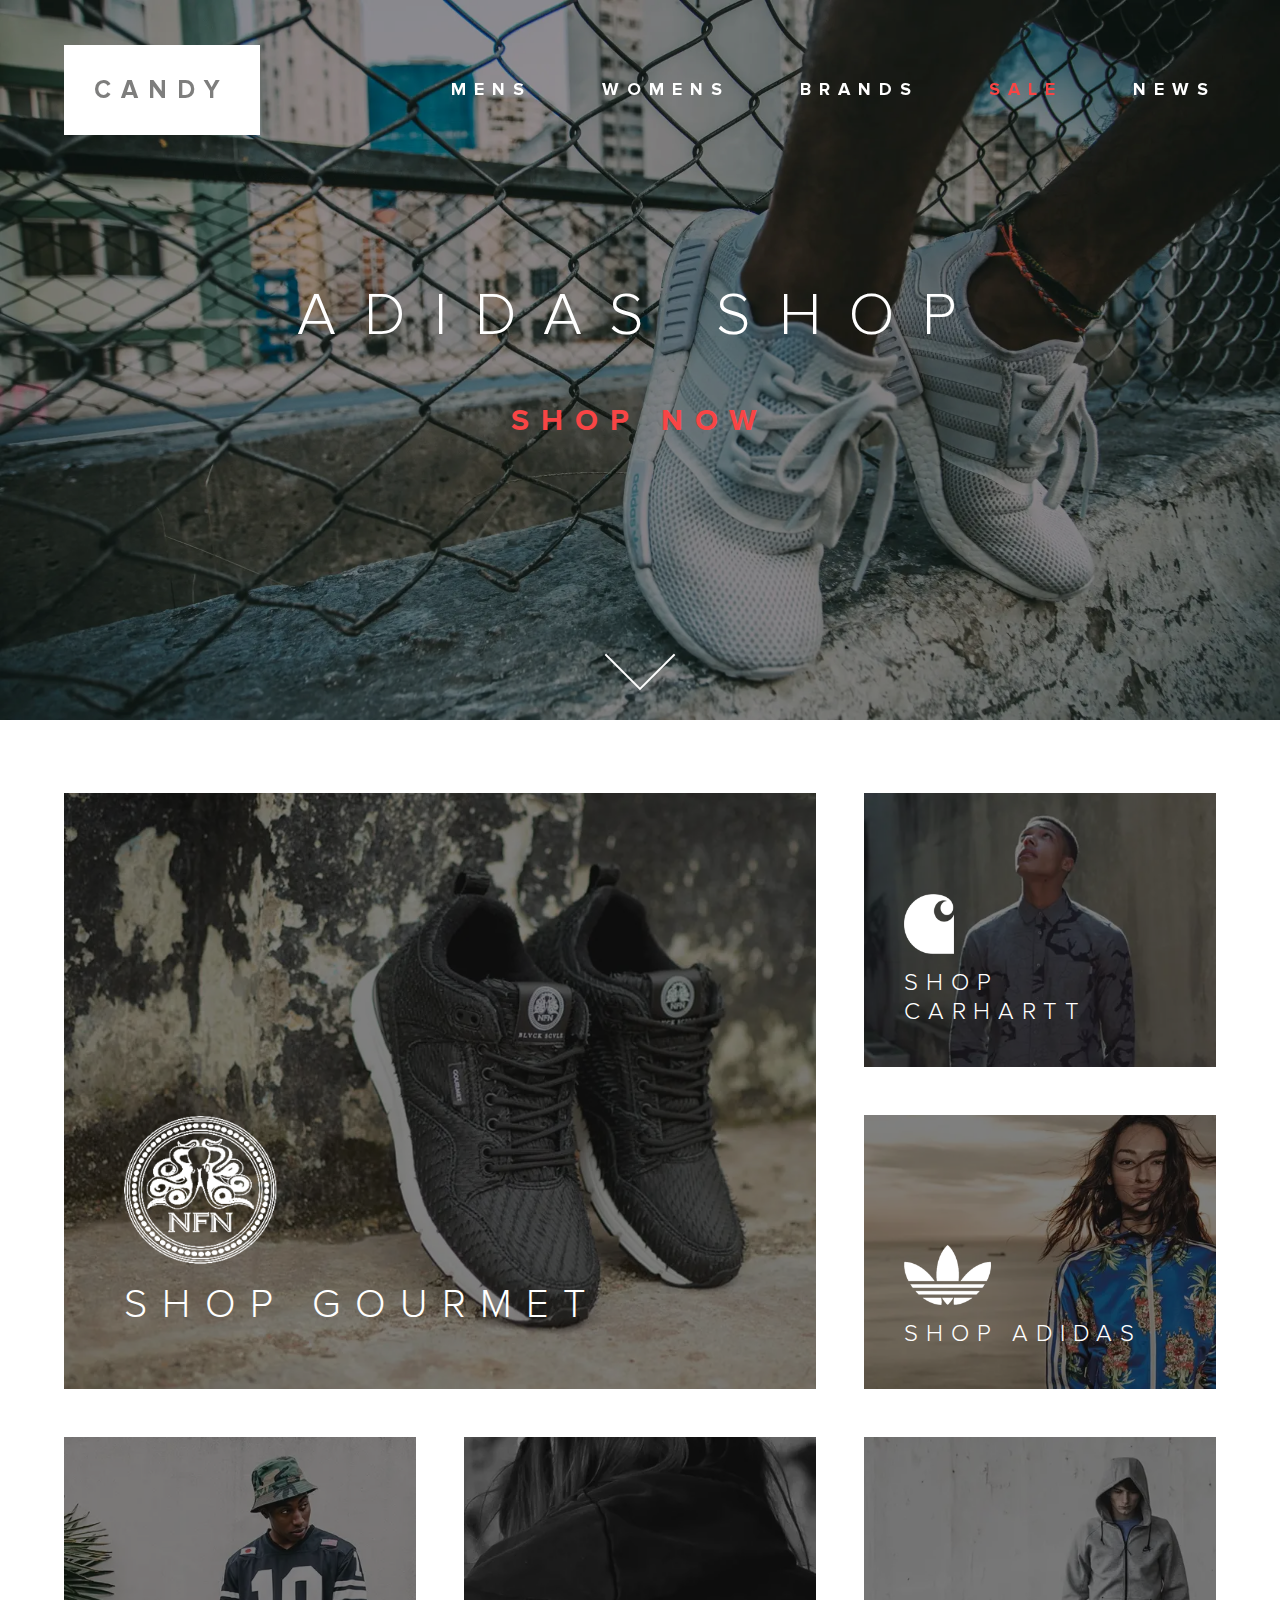
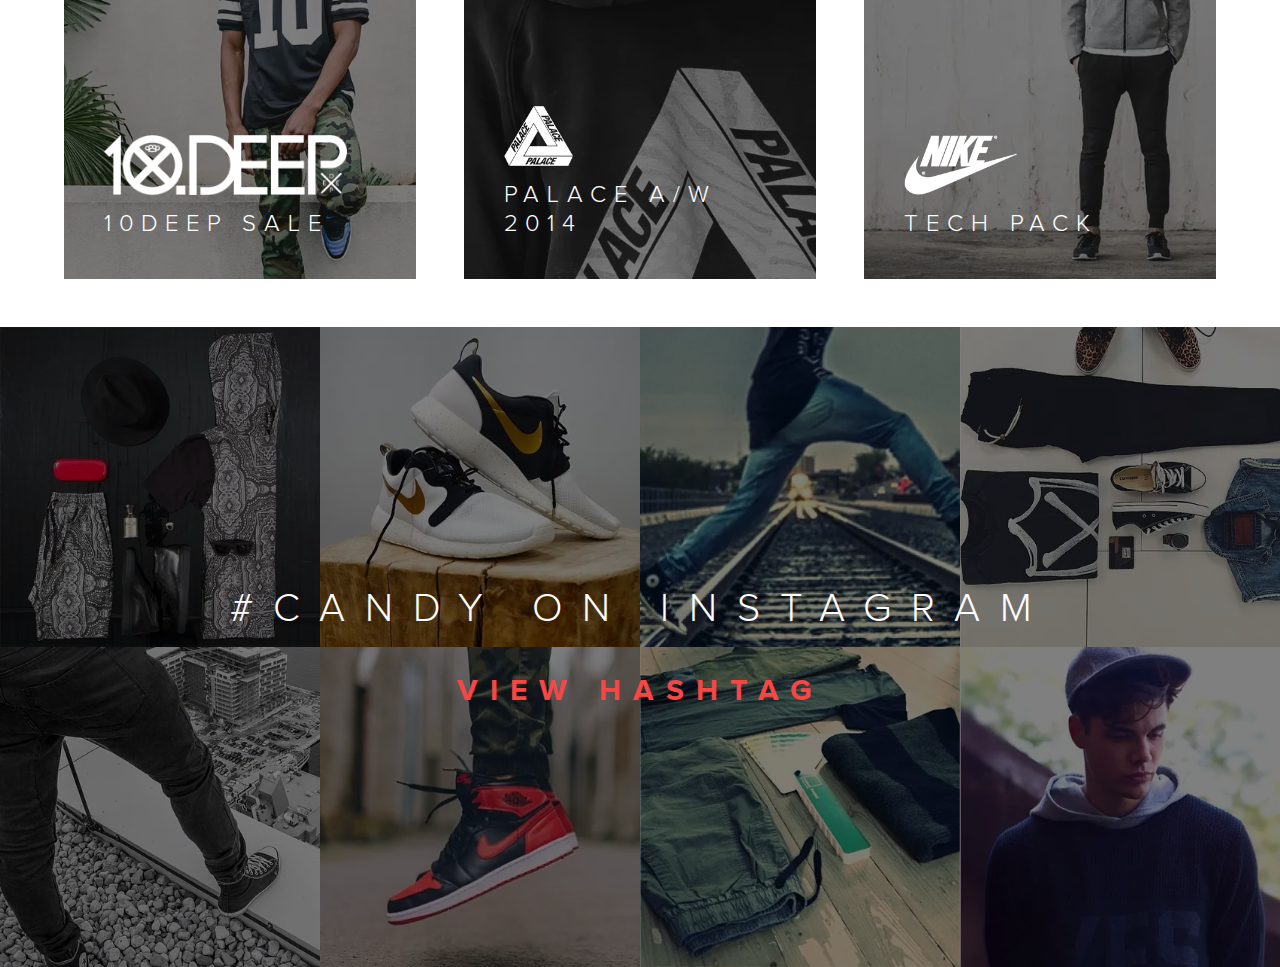
==== commit e4c64b15: "на мобиле ток 6 первых фото в инст" ====
--- a/Candy/index.html
+++ b/Candy/index.html
@@ -117,14 +117,16 @@
       <h2 class="inst__title">#Candy On Instagram</h2>       <a href="#" class="inst__link">View hashtag</a>           </div>-    <div class='inst__img _img'><picture><source srcset="img/inst/inst1.webp" type="image/webp"><img src="img/inst/inst1.jpg" alt=""></picture></div>-    <div class='inst__img _img'><picture><source srcset="img/inst/inst2.webp" type="image/webp"><img src="img/inst/inst2.jpg" alt=""></picture></div>-    <div class='inst__img _img'><picture><source srcset="img/inst/inst3.webp" type="image/webp"><img src="img/inst/inst3.jpg" alt=""></picture></div>-    <div class='inst__img _img'><picture><source srcset="img/inst/inst4.webp" type="image/webp"><img src="img/inst/inst4.jpg" alt=""></picture></div>-    <div class='inst__img _img'><picture><source srcset="img/inst/inst5.webp" type="image/webp"><img src="img/inst/inst5.jpg" alt=""></picture></div>-    <div class='inst__img _img'><picture><source srcset="img/inst/inst6.webp" type="image/webp"><img src="img/inst/inst6.jpg" alt=""></picture></div>-    <div class='inst__img inst__img_d _img'><picture><source srcset="img/inst/inst7.webp" type="image/webp"><img src="img/inst/inst7.jpg" alt=""></picture></div>-    <div class='inst__img inst__img_d _img'><picture><source srcset="img/inst/inst8.webp" type="image/webp"><img src="img/inst/inst8.jpg" alt=""></picture></div>+    <div class="inst__bg">+      <div class='inst__img _img'><picture><source srcset="img/inst/inst1.webp" type="image/webp"><img src="img/inst/inst1.jpg" alt=""></picture></div>+      <div class='inst__img _img'><picture><source srcset="img/inst/inst2.webp" type="image/webp"><img src="img/inst/inst2.jpg" alt=""></picture></div>+      <div class='inst__img _img'><picture><source srcset="img/inst/inst3.webp" type="image/webp"><img src="img/inst/inst3.jpg" alt=""></picture></div>+      <div class='inst__img _img'><picture><source srcset="img/inst/inst4.webp" type="image/webp"><img src="img/inst/inst4.jpg" alt=""></picture></div>+      <div class='inst__img _img'><picture><source srcset="img/inst/inst5.webp" type="image/webp"><img src="img/inst/inst5.jpg" alt=""></picture></div>+      <div class='inst__img _img'><picture><source srcset="img/inst/inst6.webp" type="image/webp"><img src="img/inst/inst6.jpg" alt=""></picture></div>+      <div class='inst__img _img'><picture><source srcset="img/inst/inst7.webp" type="image/webp"><img src="img/inst/inst7.jpg" alt=""></picture></div>+      <div class='inst__img _img'><picture><source srcset="img/inst/inst8.webp" type="image/webp"><img src="img/inst/inst8.jpg" alt=""></picture></div>+    </div>   </section> </main> <footer>--- a/Candy/css/style.min.css
+++ b/Candy/css/style.min.css
@@ -1 +1 @@
-@font-face{font-family:Proxima;src:url(../fonts/light.woff2) format("woff2"),url(../fonts/light.woff) format("woff"),url(../fonts/light.ttf) format("truetype");font-weight:300}@font-face{font-family:Proxima;src:url(../fonts/bold.woff2) format("woff2"),url(../fonts/bold.woff) format("woff"),url(../fonts/bold.ttf) format("truetype");font-weight:700}@font-face{font-family:Proxima;src:url(../fonts/regular.woff2) format("woff2"),url(../fonts/regular.woff) format("woff"),url(../fonts/regular.ttf) format("truetype");font-weight:400}body{font-family:Proxima,sans-serif;color:#fff;text-transform:uppercase}*{padding:0;margin:0;border:0}*,::after,::before{-webkit-box-sizing:border-box;box-sizing:border-box}body,html{height:100%;width:100%;font-size:100%;line-height:1.2;-ms-text-size-adjust:100%;-moz-text-size-adjust:100%;-webkit-text-size-adjust:100%;font-size:14px;min-width:320px}aside,footer,header,main,nav{display:block}h1,h2,h3,h4,h5,h6{font-size:inherit;font-weight:inherit}hr{height:0;overflow:visible}pre{font-family:monospace,monospace;font-size:1em}abbr[title]{text-decoration:underline;-webkit-text-decoration:underline dotted;text-decoration:underline dotted}b,strong{font-weight:bolder}code,kbd,samp{font-family:monospace,monospace;font-size:1em}small{font-size:80%}sub,sup{font-size:75%;line-height:0;position:relative;vertical-align:baseline}sub{bottom:-.25em}sup{top:-.5em}button,input,optgroup,select,textarea{font-family:inherit;font-size:100%;line-height:1}input::-ms-clear{display:none}button,input{overflow:visible;color:inherit}button,select{text-transform:none}[type=button],[type=reset],[type=submit],button{-webkit-appearance:button}[type=button]::-moz-focus-inner,[type=reset]::-moz-focus-inner,[type=submit]::-moz-focus-inner,button::-moz-focus-inner{border:0;padding:0}[type=button]:-moz-focusring,[type=reset]:-moz-focusring,[type=submit]:-moz-focusring,button:-moz-focusring{outline:1px dotted ButtonText}legend{color:inherit;display:table;max-width:100%;white-space:normal}progress{vertical-align:baseline}textarea{overflow:auto}[type=number]::-webkit-inner-spin-button,[type=number]::-webkit-outer-spin-button{height:auto}[type=search]{-webkit-appearance:textfield;outline-offset:-2px}[type=search]::-webkit-search-decoration{-webkit-appearance:none}::-webkit-file-upload-button{-webkit-appearance:button;font:inherit}details{display:block}summary{display:list-item}template{display:none}[hidden]{display:none}.hidden{position:absolute;clip:rect(0 0 0 0);width:1px;height:1px;margin:-1px;border:0;padding:0;white-space:nowrap;-webkit-clip-path:inset(100%);clip-path:inset(100%);overflow:hidden}ol,ul{list-style:none}button{background:0 0;cursor:pointer}input::-webkit-input-placeholder{color:inherit}input::-moz-placeholder{color:inherit}input:-ms-input-placeholder{color:inherit}input::-ms-input-placeholder{color:inherit}input::placeholder{color:inherit}a{background-color:transparent;text-decoration:none;text-align:center;color:inherit;display:inline-block}._img img{display:block;width:100%;height:100%;-o-object-fit:cover;object-fit:cover}input[type=checkbox]+label,input[type=radio]+label{cursor:pointer;position:relative;display:-webkit-box;display:-ms-flexbox;display:flex;-webkit-box-align:center;-ms-flex-align:center;align-items:center}input[type=checkbox]+label::after,input[type=checkbox]+label::before,input[type=radio]+label::after,input[type=radio]+label::before{content:''}input[type=checkbox]+label::after,input[type=radio]+label::after{position:absolute;display:none}input[type=checkbox]:checked+label::after,input[type=radio]:checked+label::after{display:block}input[type=radio]+label::after,input[type=radio]+label::before{border-radius:50%}.lock{overflow:hidden}._container{-webkit-box-sizing:content-box;box-sizing:content-box;padding:0 5%;margin:0 auto;max-width:1500px}.burger{position:relative;z-index:50;outline:0;display:none;overflow:hidden}.burger::after,.burger::before{content:'';-webkit-transform-origin:right;-ms-transform-origin:right;transform-origin:right}.burger span,.burger::after,.burger::before{position:absolute;right:0;height:2px;width:100%;background-color:#fff;-webkit-transition:all .5s;-o-transition:all .5s;transition:all .5s}.burger span{top:50%;-webkit-transform:translateY(-1px);-ms-transform:translateY(-1px);transform:translateY(-1px)}.burger::before{top:0}.burger::after{bottom:0}.burger._active span{right:-100%}.burger._active::before{-webkit-transform:rotate(-45deg);-ms-transform:rotate(-45deg);transform:rotate(-45deg)}.burger._active::after{-webkit-transform:rotate(45deg);-ms-transform:rotate(45deg);transform:rotate(45deg)}.menu__list{display:-webkit-box;display:-ms-flexbox;display:flex}:root{--swiper-theme-color:#007aff}._sC{margin-left:auto;margin-right:auto;position:relative;overflow:hidden;padding:0;z-index:1}.swiper-container-vertical>._sW{-webkit-box-orient:vertical;-webkit-box-direction:normal;-ms-flex-direction:column;flex-direction:column}._sW{position:relative;width:100%;height:100%;z-index:1;display:-webkit-box;display:-ms-flexbox;display:flex;-webkit-transition-property:-webkit-transform;transition-property:-webkit-transform;-o-transition-property:transform;transition-property:transform;transition-property:transform,-webkit-transform;-webkit-box-sizing:content-box;box-sizing:content-box}._sW,.swiper-container-android .swiper-slide{-webkit-transform:translate3d(0,0,0);transform:translate3d(0,0,0)}.swiper-container-multirow>._sW{-ms-flex-wrap:wrap;flex-wrap:wrap}.swiper-container-multirow-column>._sW{-ms-flex-wrap:wrap;flex-wrap:wrap;-webkit-box-orient:vertical;-webkit-box-direction:normal;-ms-flex-direction:column;flex-direction:column}.swiper-container-free-mode>._sW{-webkit-transition-timing-function:ease-out;-o-transition-timing-function:ease-out;transition-timing-function:ease-out;margin:0 auto}._sS{-ms-flex-negative:0;flex-shrink:0;width:100%;position:relative;-webkit-transition-property:-webkit-transform;transition-property:-webkit-transform;-o-transition-property:transform;transition-property:transform;transition-property:transform,-webkit-transform}.swiper-slide-invisible-blank{visibility:hidden}.swiper-container-autoheight,.swiper-container-autoheight ._sS{height:auto}.swiper-container-autoheight ._sW{-webkit-box-align:start;-ms-flex-align:start;align-items:flex-start;-webkit-transition-property:height,-webkit-transform;transition-property:height,-webkit-transform;-o-transition-property:transform,height;transition-property:transform,height;transition-property:transform,height,-webkit-transform}.swiper-container-3d{-webkit-perspective:1200px;perspective:1200px}.swiper-container-3d .swiper-cube-shadow,.swiper-container-3d .swiper-slide,.swiper-container-3d .swiper-slide-shadow-bottom,.swiper-container-3d .swiper-slide-shadow-left,.swiper-container-3d .swiper-slide-shadow-right,.swiper-container-3d .swiper-slide-shadow-top,.swiper-container-3d .swiper-wrapper{-webkit-transform-style:preserve-3d;transform-style:preserve-3d}.swiper-container-3d .swiper-slide-shadow-bottom,.swiper-container-3d .swiper-slide-shadow-left,.swiper-container-3d .swiper-slide-shadow-right,.swiper-container-3d .swiper-slide-shadow-top{position:absolute;left:0;top:0;width:100%;height:100%;pointer-events:none;z-index:10}.swiper-container-3d .swiper-slide-shadow-left{background-image:-webkit-gradient(linear,right top,left top,from(rgba(0,0,0,.5)),to(rgba(0,0,0,0)));background-image:-o-linear-gradient(right,rgba(0,0,0,.5),rgba(0,0,0,0));background-image:linear-gradient(to left,rgba(0,0,0,.5),rgba(0,0,0,0))}.swiper-container-3d .swiper-slide-shadow-right{background-image:-webkit-gradient(linear,left top,right top,from(rgba(0,0,0,.5)),to(rgba(0,0,0,0)));background-image:-o-linear-gradient(left,rgba(0,0,0,.5),rgba(0,0,0,0));background-image:linear-gradient(to right,rgba(0,0,0,.5),rgba(0,0,0,0))}.swiper-container-3d .swiper-slide-shadow-top{background-image:-webkit-gradient(linear,left bottom,left top,from(rgba(0,0,0,.5)),to(rgba(0,0,0,0)));background-image:-o-linear-gradient(bottom,rgba(0,0,0,.5),rgba(0,0,0,0));background-image:linear-gradient(to top,rgba(0,0,0,.5),rgba(0,0,0,0))}.swiper-container-3d .swiper-slide-shadow-bottom{background-image:-webkit-gradient(linear,left top,left bottom,from(rgba(0,0,0,.5)),to(rgba(0,0,0,0)));background-image:-o-linear-gradient(top,rgba(0,0,0,.5),rgba(0,0,0,0));background-image:linear-gradient(to bottom,rgba(0,0,0,.5),rgba(0,0,0,0))}.swiper-container-css-mode>._sW{overflow:auto;scrollbar-width:none;-ms-overflow-style:none}.swiper-container-css-mode>.swiper-wrapper::-webkit-scrollbar{display:none}.swiper-container-css-mode>._sW>._sS{scroll-snap-align:start start}.swiper-container-horizontal.swiper-container-css-mode>._sW{-ms-scroll-snap-type:x mandatory;scroll-snap-type:x mandatory}.swiper-container-vertical.swiper-container-css-mode>._sW{-ms-scroll-snap-type:y mandatory;scroll-snap-type:y mandatory}:root{--swiper-navigation-size:44px}.swiper-pagination{position:absolute;text-align:center;-webkit-transition:.3s opacity;-o-transition:.3s opacity;transition:.3s opacity;-webkit-transform:translate3d(0,0,0);transform:translate3d(0,0,0);z-index:10}.swiper-pagination.swiper-pagination-hidden{opacity:0}.swiper-container-horizontal>.swiper-pagination-bullets,.swiper-pagination-custom,.swiper-pagination-fraction{bottom:10px;left:0;width:100%}.swiper-pagination-bullets-dynamic{overflow:hidden;font-size:0}.swiper-pagination-bullets-dynamic .swiper-pagination-bullet{-webkit-transform:scale(.33);-ms-transform:scale(.33);transform:scale(.33);position:relative}.swiper-pagination-bullets-dynamic .swiper-pagination-bullet-active{-webkit-transform:scale(1);-ms-transform:scale(1);transform:scale(1)}.swiper-pagination-bullets-dynamic .swiper-pagination-bullet-active-main{-webkit-transform:scale(1);-ms-transform:scale(1);transform:scale(1)}.swiper-pagination-bullets-dynamic .swiper-pagination-bullet-active-prev{-webkit-transform:scale(.66);-ms-transform:scale(.66);transform:scale(.66)}.swiper-pagination-bullets-dynamic .swiper-pagination-bullet-active-prev-prev{-webkit-transform:scale(.33);-ms-transform:scale(.33);transform:scale(.33)}.swiper-pagination-bullets-dynamic .swiper-pagination-bullet-active-next{-webkit-transform:scale(.66);-ms-transform:scale(.66);transform:scale(.66)}.swiper-pagination-bullets-dynamic .swiper-pagination-bullet-active-next-next{-webkit-transform:scale(.33);-ms-transform:scale(.33);transform:scale(.33)}.swiper-pagination-bullet{width:8px;height:8px;display:inline-block;border-radius:100%;background:#000;opacity:.2}button.swiper-pagination-bullet{border:none;margin:0;padding:0;-webkit-box-shadow:none;box-shadow:none;-webkit-appearance:none;-moz-appearance:none;appearance:none}.swiper-pagination-clickable .swiper-pagination-bullet{cursor:pointer}.swiper-pagination-bullet-active{opacity:1;background:var(--swiper-pagination-color,var(--swiper-theme-color))}.swiper-container-vertical>.swiper-pagination-bullets{right:10px;top:50%;-webkit-transform:translate3d(0,-50%,0);transform:translate3d(0,-50%,0)}.swiper-container-vertical>.swiper-pagination-bullets .swiper-pagination-bullet{margin:6px 0;display:block}.swiper-container-vertical>.swiper-pagination-bullets.swiper-pagination-bullets-dynamic{top:50%;-webkit-transform:translateY(-50%);-ms-transform:translateY(-50%);transform:translateY(-50%);width:8px}.swiper-container-vertical>.swiper-pagination-bullets.swiper-pagination-bullets-dynamic .swiper-pagination-bullet{display:inline-block;-webkit-transition:.2s top,.2s -webkit-transform;transition:.2s top,.2s -webkit-transform;-o-transition:.2s transform,.2s top;transition:.2s transform,.2s top;transition:.2s transform,.2s top,.2s -webkit-transform}.swiper-container-horizontal>.swiper-pagination-bullets .swiper-pagination-bullet{margin:0 4px}.swiper-container-horizontal>.swiper-pagination-bullets.swiper-pagination-bullets-dynamic{left:50%;-webkit-transform:translateX(-50%);-ms-transform:translateX(-50%);transform:translateX(-50%);white-space:nowrap}.swiper-container-horizontal>.swiper-pagination-bullets.swiper-pagination-bullets-dynamic .swiper-pagination-bullet{-webkit-transition:.2s left,.2s -webkit-transform;transition:.2s left,.2s -webkit-transform;-o-transition:.2s transform,.2s left;transition:.2s transform,.2s left;transition:.2s transform,.2s left,.2s -webkit-transform}.swiper-container-horizontal.swiper-container-rtl>.swiper-pagination-bullets-dynamic .swiper-pagination-bullet{-webkit-transition:.2s right,.2s -webkit-transform;transition:.2s right,.2s -webkit-transform;-o-transition:.2s transform,.2s right;transition:.2s transform,.2s right;transition:.2s transform,.2s right,.2s -webkit-transform}.swiper-pagination-progressbar{background:rgba(0,0,0,.25);position:absolute}.swiper-pagination-progressbar .swiper-pagination-progressbar-fill{background:var(--swiper-pagination-color,var(--swiper-theme-color));position:absolute;left:0;top:0;width:100%;height:100%;-webkit-transform:scale(0);-ms-transform:scale(0);transform:scale(0);-webkit-transform-origin:left top;-ms-transform-origin:left top;transform-origin:left top}.swiper-container-rtl .swiper-pagination-progressbar .swiper-pagination-progressbar-fill{-webkit-transform-origin:right top;-ms-transform-origin:right top;transform-origin:right top}.swiper-container-horizontal>.swiper-pagination-progressbar,.swiper-container-vertical>.swiper-pagination-progressbar.swiper-pagination-progressbar-opposite{width:100%;height:4px;left:0;top:0}.swiper-container-horizontal>.swiper-pagination-progressbar.swiper-pagination-progressbar-opposite,.swiper-container-vertical>.swiper-pagination-progressbar{width:4px;height:100%;left:0;top:0}.swiper-pagination-white{--swiper-pagination-color:#ffffff}.swiper-pagination-black{--swiper-pagination-color:#000000}.swiper-pagination-lock{display:none}.swiper-scrollbar{border-radius:10px;position:relative;-ms-touch-action:none;background:rgba(0,0,0,.1)}.swiper-container-horizontal>.swiper-scrollbar{position:absolute;left:1%;bottom:3px;z-index:50;height:5px;width:98%}.swiper-container-vertical>.swiper-scrollbar{position:absolute;right:3px;top:1%;z-index:50;width:5px;height:98%}.swiper-scrollbar-drag{height:100%;width:100%;position:relative;background:rgba(0,0,0,.5);border-radius:10px;left:0;top:0}.swiper-scrollbar-cursor-drag{cursor:move}.swiper-scrollbar-lock{display:none}.swiper-zoom-container{width:100%;height:100%;display:-webkit-box;display:-ms-flexbox;display:flex;-webkit-box-pack:center;-ms-flex-pack:center;justify-content:center;-webkit-box-align:center;-ms-flex-align:center;align-items:center;text-align:center}.swiper-zoom-container>canvas,.swiper-zoom-container>img,.swiper-zoom-container>svg{max-width:100%;max-height:100%;-o-object-fit:contain;object-fit:contain}.swiper-slide-zoomed{cursor:move}.swiper-lazy-preloader{width:42px;height:42px;position:absolute;left:50%;top:50%;margin-left:-21px;margin-top:-21px;z-index:10;-webkit-transform-origin:50%;-ms-transform-origin:50%;transform-origin:50%;-webkit-animation:swiper-preloader-spin 1s infinite linear;animation:swiper-preloader-spin 1s infinite linear;-webkit-box-sizing:border-box;box-sizing:border-box;border:4px solid var(--swiper-preloader-color,var(--swiper-theme-color));border-radius:50%;border-top-color:transparent}.swiper-lazy-preloader-white{--swiper-preloader-color:#fff}.swiper-lazy-preloader-black{--swiper-preloader-color:#000}@-webkit-keyframes swiper-preloader-spin{100%{-webkit-transform:rotate(360deg);transform:rotate(360deg)}}@keyframes swiper-preloader-spin{100%{-webkit-transform:rotate(360deg);transform:rotate(360deg)}}._sC .swiper-notification{position:absolute;left:0;top:0;pointer-events:none;opacity:0;z-index:-1000}.swiper-container-fade.swiper-container-free-mode ._sS{-webkit-transition-timing-function:ease-out;-o-transition-timing-function:ease-out;transition-timing-function:ease-out}.swiper-container-fade ._sS{pointer-events:none;-webkit-transition-property:opacity;-o-transition-property:opacity;transition-property:opacity}.swiper-container-fade ._sS ._sS{pointer-events:none}.swiper-container-fade .swiper-slide-active,.swiper-container-fade .swiper-slide-active .swiper-slide-active{pointer-events:auto}.swiper-container-cube{overflow:visible}.swiper-container-cube ._sS{pointer-events:none;-webkit-backface-visibility:hidden;backface-visibility:hidden;z-index:1;visibility:hidden;-webkit-transform-origin:0 0;-ms-transform-origin:0 0;transform-origin:0 0;width:100%;height:100%}.swiper-container-cube ._sS ._sS{pointer-events:none}.swiper-container-cube.swiper-container-rtl ._sS{-webkit-transform-origin:100% 0;-ms-transform-origin:100% 0;transform-origin:100% 0}.swiper-container-cube .swiper-slide-active,.swiper-container-cube .swiper-slide-active .swiper-slide-active{pointer-events:auto}.swiper-container-cube .swiper-slide-active,.swiper-container-cube .swiper-slide-next,.swiper-container-cube .swiper-slide-next+._sS,.swiper-container-cube .swiper-slide-prev{pointer-events:auto;visibility:visible}.swiper-container-cube .swiper-slide-shadow-bottom,.swiper-container-cube .swiper-slide-shadow-left,.swiper-container-cube .swiper-slide-shadow-right,.swiper-container-cube .swiper-slide-shadow-top{z-index:0;-webkit-backface-visibility:hidden;backface-visibility:hidden}.swiper-container-cube .swiper-cube-shadow{position:absolute;left:0;bottom:0;width:100%;height:100%;background:#000;opacity:.6;-webkit-filter:blur(50px);filter:blur(50px);z-index:0}.swiper-container-flip{overflow:visible}.swiper-container-flip ._sS{pointer-events:none;-webkit-backface-visibility:hidden;backface-visibility:hidden;z-index:1}.swiper-container-flip ._sS ._sS{pointer-events:none}.swiper-container-flip .swiper-slide-active,.swiper-container-flip .swiper-slide-active .swiper-slide-active{pointer-events:auto}.swiper-container-flip .swiper-slide-shadow-bottom,.swiper-container-flip .swiper-slide-shadow-left,.swiper-container-flip .swiper-slide-shadow-right,.swiper-container-flip .swiper-slide-shadow-top{z-index:0;-webkit-backface-visibility:hidden;backface-visibility:hidden}.header{position:relative;display:-webkit-box;display:-ms-flexbox;display:flex;-webkit-box-orient:vertical;-webkit-box-direction:normal;-ms-flex-direction:column;flex-direction:column;height:100vh;height:calc(var(--vh,1vh) * 100)}.header__body{position:absolute;top:0;left:0;z-index:2;width:100%;padding-top:45px}.header__container{display:-webkit-box;display:-ms-flexbox;display:flex;-webkit-box-pack:justify;-ms-flex-pack:justify;justify-content:space-between;-webkit-box-align:center;-ms-flex-align:center;align-items:center}.slider{width:100%}.slider__slide{position:relative}.slider__bg{width:100%;height:100%}.slider__wrap{position:absolute;top:0;left:0;width:100%;height:100%;display:-webkit-box;display:-ms-flexbox;display:flex;background-color:rgba(0,0,0,.4);-webkit-box-orient:vertical;-webkit-box-direction:normal;-ms-flex-direction:column;flex-direction:column;-webkit-box-pack:center;-ms-flex-pack:center;justify-content:center;-webkit-box-align:center;-ms-flex-align:center;align-items:center;text-align:center}.slider__title{font-size:60px;font-weight:300;letter-spacing:28px;margin-bottom:50px}.slider__link{color:#f84545;font-size:30px;font-weight:700;letter-spacing:12px}.logo{background-color:#fff;color:#7e7e7d;font-size:25px;font-weight:700;padding:30px;text-transform:uppercase;letter-spacing:10px}.burger{width:40px;height:30px}.menu__item{font-size:18px;text-transform:uppercase;letter-spacing:8px;margin-left:70px;font-weight:700}.menu__item_r{color:#f84545}.slider__btn{width:50px;height:50px;border-bottom:2px solid #fff;border-left:2px solid #fff;position:absolute;bottom:40px;left:50%;z-index:50;outline:0;-webkit-transform:translateX(-50%) rotate(-45deg);-ms-transform:translateX(-50%) rotate(-45deg);transform:translateX(-50%) rotate(-45deg)}.links__list{padding-top:5.66667vw;margin:0 -1.86667vw}.links__row{display:-webkit-box;display:-ms-flexbox;display:flex}.links__column{-webkit-box-flex:0;-ms-flex:0 1 33.333%;flex:0 1 33.333%;padding:0 1.86667vw;display:-webkit-box;display:-ms-flexbox;display:flex;-webkit-box-orient:vertical;-webkit-box-direction:normal;-ms-flex-direction:column;flex-direction:column}.links__column_b{-webkit-box-flex:0;-ms-flex:0 1 66.666%;flex:0 1 66.666%}.links__item{margin-bottom:3.73333vw;-webkit-box-flex:1;-ms-flex:1 1 auto;flex:1 1 auto;position:relative}.links__img{height:100%;width:100%}.links__wrap{position:absolute;top:0;left:0;width:100%;height:100%;display:-webkit-box;display:-ms-flexbox;display:flex;-webkit-box-orient:vertical;-webkit-box-direction:normal;-ms-flex-direction:column;flex-direction:column;-webkit-box-pack:end;-ms-flex-pack:end;justify-content:flex-end;text-align:left;padding:40px;background-color:rgba(0,0,0,.5)}.links__wrap:hover{background-color:rgba(0,0,0,.3)}.links__logo img{max-height:100px;width:auto}.links__title{letter-spacing:16px;font-size:40px;font-weight:300;margin-top:30px}.inst{display:-webkit-box;display:-ms-flexbox;display:flex;position:relative;-ms-flex-wrap:wrap;flex-wrap:wrap}.inst__wrap{position:absolute;padding:3.33333vw;width:100%;height:100%;top:0;left:0;background-color:rgba(0,0,0,.5);-webkit-box-orient:vertical;-webkit-box-direction:normal;-ms-flex-direction:column;flex-direction:column;text-align:center;display:-webkit-box;display:-ms-flexbox;display:flex;-webkit-box-align:center;-ms-flex-align:center;align-items:center;-webkit-box-pack:center;-ms-flex-pack:center;justify-content:center}.inst__title{font-size:50px;letter-spacing:30px;margin-bottom:40px;font-weight:300}.inst__link{color:#f84545;letter-spacing:12px;font-size:30px;font-weight:700}.inst__img{-webkit-box-flex:0;-ms-flex:0 1 25%;flex:0 1 25%}@media (min-width:767px){.links__column_b .links__wrap{padding:60px}.links__column_b .links__title{font-size:60px;letter-spacing:24px}.links__column_b .links__logo img{max-height:200px}a{-webkit-transition:-webkit-transform .1s;transition:-webkit-transform .1s;-o-transition:transform .1s;transition:transform .1s;transition:transform .1s,-webkit-transform .1s}a:hover{-webkit-transform:scale(1.05);-ms-transform:scale(1.05);transform:scale(1.05)}}@media (max-width:1500px){.links__logo img{max-height:60px}.links__title{letter-spacing:8px;font-size:24px;margin-top:15px}.inst__title{font-size:40px;letter-spacing:20px}}@media (max-width:1200px){.slider__title{font-size:40px;letter-spacing:16px;margin-bottom:20px;margin-top:50px}.slider__link{font-size:20px;letter-spacing:6px}.logo{font-size:18px;letter-spacing:5px;padding:20px}.menu__item{margin-left:35px;font-size:16px;letter-spacing:4px}.links__wrap{-webkit-box-pack:center;-ms-flex-pack:center;justify-content:center;-webkit-box-align:center;-ms-flex-align:center;align-items:center;text-align:center}}@media (max-width:1024px){.inst__title{font-size:34px;letter-spacing:10px;margin-bottom:25px}.inst__link{font-size:24px;letter-spacing:8px}}@media (max-width:767px){.burger{display:block}.menu{position:absolute;top:0;left:0;width:100%;height:100vh;background-color:rgba(0,0,0,.9);opacity:0;visibility:hidden;-webkit-transition:all .5s;-o-transition:all .5s;transition:all .5s;overflow:auto}.menu__list{-webkit-box-orient:vertical;-webkit-box-direction:normal;-ms-flex-direction:column;flex-direction:column;padding-top:50px;-webkit-transition:all .5s;-o-transition:all .5s;transition:all .5s;position:relative;top:-100%}.menu__item{margin:0;padding:20px;font-size:20px;width:100%}.menu._active{opacity:1;visibility:visible}.menu._active .menu__list{top:0}.header__body{padding:10px 0;background-color:#000;position:relative}.slider__wrap{padding:3%}.slider__title{margin-top:0;font-size:26px;letter-spacing:10px}.slider__link{font-size:15;letter-spacing:5px}.logo{padding:10px;font-size:14px;letter-spacing:2px}.slider__btn{width:30px;height:30px}.links__row{-webkit-box-orient:vertical;-webkit-box-direction:normal;-ms-flex-direction:column;flex-direction:column}.links__img{height:250px}.inst__title{font-size:20px;margin-bottom:10px;letter-spacing:6px}.inst__link{font-size:16px;letter-spacing:6px}.inst__img{-webkit-box-flex:0;-ms-flex:0 1 33.333%;flex:0 1 33.333%}.inst__img_d{display:none}}@media (min-width:767px) and (max-width:1500px){.links__column_b .links__title{letter-spacing:15px;font-size:40px}.links__column_b .links__logo img{max-height:150px}}+@font-face{font-family:Proxima;src:url(../fonts/light.woff2) format("woff2"),url(../fonts/light.woff) format("woff"),url(../fonts/light.ttf) format("truetype");font-weight:300}@font-face{font-family:Proxima;src:url(../fonts/bold.woff2) format("woff2"),url(../fonts/bold.woff) format("woff"),url(../fonts/bold.ttf) format("truetype");font-weight:700}@font-face{font-family:Proxima;src:url(../fonts/regular.woff2) format("woff2"),url(../fonts/regular.woff) format("woff"),url(../fonts/regular.ttf) format("truetype");font-weight:400}body{font-family:Proxima,sans-serif;color:#fff;text-transform:uppercase}*{padding:0;margin:0;border:0}*,::after,::before{-webkit-box-sizing:border-box;box-sizing:border-box}body,html{height:100%;width:100%;font-size:100%;line-height:1.2;-ms-text-size-adjust:100%;-moz-text-size-adjust:100%;-webkit-text-size-adjust:100%;font-size:14px;min-width:320px}aside,footer,header,main,nav{display:block}h1,h2,h3,h4,h5,h6{font-size:inherit;font-weight:inherit}hr{height:0;overflow:visible}pre{font-family:monospace,monospace;font-size:1em}abbr[title]{text-decoration:underline;-webkit-text-decoration:underline dotted;text-decoration:underline dotted}b,strong{font-weight:bolder}code,kbd,samp{font-family:monospace,monospace;font-size:1em}small{font-size:80%}sub,sup{font-size:75%;line-height:0;position:relative;vertical-align:baseline}sub{bottom:-.25em}sup{top:-.5em}button,input,optgroup,select,textarea{font-family:inherit;font-size:100%;line-height:1}input::-ms-clear{display:none}button,input{overflow:visible;color:inherit}button,select{text-transform:none}[type=button],[type=reset],[type=submit],button{-webkit-appearance:button}[type=button]::-moz-focus-inner,[type=reset]::-moz-focus-inner,[type=submit]::-moz-focus-inner,button::-moz-focus-inner{border:0;padding:0}[type=button]:-moz-focusring,[type=reset]:-moz-focusring,[type=submit]:-moz-focusring,button:-moz-focusring{outline:1px dotted ButtonText}legend{color:inherit;display:table;max-width:100%;white-space:normal}progress{vertical-align:baseline}textarea{overflow:auto}[type=number]::-webkit-inner-spin-button,[type=number]::-webkit-outer-spin-button{height:auto}[type=search]{-webkit-appearance:textfield;outline-offset:-2px}[type=search]::-webkit-search-decoration{-webkit-appearance:none}::-webkit-file-upload-button{-webkit-appearance:button;font:inherit}details{display:block}summary{display:list-item}template{display:none}[hidden]{display:none}.hidden{position:absolute;clip:rect(0 0 0 0);width:1px;height:1px;margin:-1px;border:0;padding:0;white-space:nowrap;-webkit-clip-path:inset(100%);clip-path:inset(100%);overflow:hidden}ol,ul{list-style:none}button{background:0 0;cursor:pointer}input::-webkit-input-placeholder{color:inherit}input::-moz-placeholder{color:inherit}input:-ms-input-placeholder{color:inherit}input::-ms-input-placeholder{color:inherit}input::placeholder{color:inherit}a{background-color:transparent;text-decoration:none;text-align:center;color:inherit;display:inline-block}._img img{display:block;width:100%;height:100%;-o-object-fit:cover;object-fit:cover}input[type=checkbox]+label,input[type=radio]+label{cursor:pointer;position:relative;display:-webkit-box;display:-ms-flexbox;display:flex;-webkit-box-align:center;-ms-flex-align:center;align-items:center}input[type=checkbox]+label::after,input[type=checkbox]+label::before,input[type=radio]+label::after,input[type=radio]+label::before{content:''}input[type=checkbox]+label::after,input[type=radio]+label::after{position:absolute;display:none}input[type=checkbox]:checked+label::after,input[type=radio]:checked+label::after{display:block}input[type=radio]+label::after,input[type=radio]+label::before{border-radius:50%}.lock{overflow:hidden}._container{-webkit-box-sizing:content-box;box-sizing:content-box;padding:0 5%;margin:0 auto;max-width:1500px}.burger{position:relative;z-index:50;outline:0;display:none;overflow:hidden}.burger::after,.burger::before{content:'';-webkit-transform-origin:right;-ms-transform-origin:right;transform-origin:right}.burger span,.burger::after,.burger::before{position:absolute;right:0;height:2px;width:100%;background-color:#fff;-webkit-transition:all .5s;-o-transition:all .5s;transition:all .5s}.burger span{top:50%;-webkit-transform:translateY(-1px);-ms-transform:translateY(-1px);transform:translateY(-1px)}.burger::before{top:0}.burger::after{bottom:0}.burger._active span{right:-100%}.burger._active::before{-webkit-transform:rotate(-45deg);-ms-transform:rotate(-45deg);transform:rotate(-45deg)}.burger._active::after{-webkit-transform:rotate(45deg);-ms-transform:rotate(45deg);transform:rotate(45deg)}.menu__list{display:-webkit-box;display:-ms-flexbox;display:flex}:root{--swiper-theme-color:#007aff}._sC{margin-left:auto;margin-right:auto;position:relative;overflow:hidden;padding:0;z-index:1}.swiper-container-vertical>._sW{-webkit-box-orient:vertical;-webkit-box-direction:normal;-ms-flex-direction:column;flex-direction:column}._sW{position:relative;width:100%;height:100%;z-index:1;display:-webkit-box;display:-ms-flexbox;display:flex;-webkit-transition-property:-webkit-transform;transition-property:-webkit-transform;-o-transition-property:transform;transition-property:transform;transition-property:transform,-webkit-transform;-webkit-box-sizing:content-box;box-sizing:content-box}._sW,.swiper-container-android .swiper-slide{-webkit-transform:translate3d(0,0,0);transform:translate3d(0,0,0)}.swiper-container-multirow>._sW{-ms-flex-wrap:wrap;flex-wrap:wrap}.swiper-container-multirow-column>._sW{-ms-flex-wrap:wrap;flex-wrap:wrap;-webkit-box-orient:vertical;-webkit-box-direction:normal;-ms-flex-direction:column;flex-direction:column}.swiper-container-free-mode>._sW{-webkit-transition-timing-function:ease-out;-o-transition-timing-function:ease-out;transition-timing-function:ease-out;margin:0 auto}._sS{-ms-flex-negative:0;flex-shrink:0;width:100%;position:relative;-webkit-transition-property:-webkit-transform;transition-property:-webkit-transform;-o-transition-property:transform;transition-property:transform;transition-property:transform,-webkit-transform}.swiper-slide-invisible-blank{visibility:hidden}.swiper-container-autoheight,.swiper-container-autoheight ._sS{height:auto}.swiper-container-autoheight ._sW{-webkit-box-align:start;-ms-flex-align:start;align-items:flex-start;-webkit-transition-property:height,-webkit-transform;transition-property:height,-webkit-transform;-o-transition-property:transform,height;transition-property:transform,height;transition-property:transform,height,-webkit-transform}.swiper-container-3d{-webkit-perspective:1200px;perspective:1200px}.swiper-container-3d .swiper-cube-shadow,.swiper-container-3d .swiper-slide,.swiper-container-3d .swiper-slide-shadow-bottom,.swiper-container-3d .swiper-slide-shadow-left,.swiper-container-3d .swiper-slide-shadow-right,.swiper-container-3d .swiper-slide-shadow-top,.swiper-container-3d .swiper-wrapper{-webkit-transform-style:preserve-3d;transform-style:preserve-3d}.swiper-container-3d .swiper-slide-shadow-bottom,.swiper-container-3d .swiper-slide-shadow-left,.swiper-container-3d .swiper-slide-shadow-right,.swiper-container-3d .swiper-slide-shadow-top{position:absolute;left:0;top:0;width:100%;height:100%;pointer-events:none;z-index:10}.swiper-container-3d .swiper-slide-shadow-left{background-image:-webkit-gradient(linear,right top,left top,from(rgba(0,0,0,.5)),to(rgba(0,0,0,0)));background-image:-o-linear-gradient(right,rgba(0,0,0,.5),rgba(0,0,0,0));background-image:linear-gradient(to left,rgba(0,0,0,.5),rgba(0,0,0,0))}.swiper-container-3d .swiper-slide-shadow-right{background-image:-webkit-gradient(linear,left top,right top,from(rgba(0,0,0,.5)),to(rgba(0,0,0,0)));background-image:-o-linear-gradient(left,rgba(0,0,0,.5),rgba(0,0,0,0));background-image:linear-gradient(to right,rgba(0,0,0,.5),rgba(0,0,0,0))}.swiper-container-3d .swiper-slide-shadow-top{background-image:-webkit-gradient(linear,left bottom,left top,from(rgba(0,0,0,.5)),to(rgba(0,0,0,0)));background-image:-o-linear-gradient(bottom,rgba(0,0,0,.5),rgba(0,0,0,0));background-image:linear-gradient(to top,rgba(0,0,0,.5),rgba(0,0,0,0))}.swiper-container-3d .swiper-slide-shadow-bottom{background-image:-webkit-gradient(linear,left top,left bottom,from(rgba(0,0,0,.5)),to(rgba(0,0,0,0)));background-image:-o-linear-gradient(top,rgba(0,0,0,.5),rgba(0,0,0,0));background-image:linear-gradient(to bottom,rgba(0,0,0,.5),rgba(0,0,0,0))}.swiper-container-css-mode>._sW{overflow:auto;scrollbar-width:none;-ms-overflow-style:none}.swiper-container-css-mode>.swiper-wrapper::-webkit-scrollbar{display:none}.swiper-container-css-mode>._sW>._sS{scroll-snap-align:start start}.swiper-container-horizontal.swiper-container-css-mode>._sW{-ms-scroll-snap-type:x mandatory;scroll-snap-type:x mandatory}.swiper-container-vertical.swiper-container-css-mode>._sW{-ms-scroll-snap-type:y mandatory;scroll-snap-type:y mandatory}:root{--swiper-navigation-size:44px}.swiper-pagination{position:absolute;text-align:center;-webkit-transition:.3s opacity;-o-transition:.3s opacity;transition:.3s opacity;-webkit-transform:translate3d(0,0,0);transform:translate3d(0,0,0);z-index:10}.swiper-pagination.swiper-pagination-hidden{opacity:0}.swiper-container-horizontal>.swiper-pagination-bullets,.swiper-pagination-custom,.swiper-pagination-fraction{bottom:10px;left:0;width:100%}.swiper-pagination-bullets-dynamic{overflow:hidden;font-size:0}.swiper-pagination-bullets-dynamic .swiper-pagination-bullet{-webkit-transform:scale(.33);-ms-transform:scale(.33);transform:scale(.33);position:relative}.swiper-pagination-bullets-dynamic .swiper-pagination-bullet-active{-webkit-transform:scale(1);-ms-transform:scale(1);transform:scale(1)}.swiper-pagination-bullets-dynamic .swiper-pagination-bullet-active-main{-webkit-transform:scale(1);-ms-transform:scale(1);transform:scale(1)}.swiper-pagination-bullets-dynamic .swiper-pagination-bullet-active-prev{-webkit-transform:scale(.66);-ms-transform:scale(.66);transform:scale(.66)}.swiper-pagination-bullets-dynamic .swiper-pagination-bullet-active-prev-prev{-webkit-transform:scale(.33);-ms-transform:scale(.33);transform:scale(.33)}.swiper-pagination-bullets-dynamic .swiper-pagination-bullet-active-next{-webkit-transform:scale(.66);-ms-transform:scale(.66);transform:scale(.66)}.swiper-pagination-bullets-dynamic .swiper-pagination-bullet-active-next-next{-webkit-transform:scale(.33);-ms-transform:scale(.33);transform:scale(.33)}.swiper-pagination-bullet{width:8px;height:8px;display:inline-block;border-radius:100%;background:#000;opacity:.2}button.swiper-pagination-bullet{border:none;margin:0;padding:0;-webkit-box-shadow:none;box-shadow:none;-webkit-appearance:none;-moz-appearance:none;appearance:none}.swiper-pagination-clickable .swiper-pagination-bullet{cursor:pointer}.swiper-pagination-bullet-active{opacity:1;background:var(--swiper-pagination-color,var(--swiper-theme-color))}.swiper-container-vertical>.swiper-pagination-bullets{right:10px;top:50%;-webkit-transform:translate3d(0,-50%,0);transform:translate3d(0,-50%,0)}.swiper-container-vertical>.swiper-pagination-bullets .swiper-pagination-bullet{margin:6px 0;display:block}.swiper-container-vertical>.swiper-pagination-bullets.swiper-pagination-bullets-dynamic{top:50%;-webkit-transform:translateY(-50%);-ms-transform:translateY(-50%);transform:translateY(-50%);width:8px}.swiper-container-vertical>.swiper-pagination-bullets.swiper-pagination-bullets-dynamic .swiper-pagination-bullet{display:inline-block;-webkit-transition:.2s top,.2s -webkit-transform;transition:.2s top,.2s -webkit-transform;-o-transition:.2s transform,.2s top;transition:.2s transform,.2s top;transition:.2s transform,.2s top,.2s -webkit-transform}.swiper-container-horizontal>.swiper-pagination-bullets .swiper-pagination-bullet{margin:0 4px}.swiper-container-horizontal>.swiper-pagination-bullets.swiper-pagination-bullets-dynamic{left:50%;-webkit-transform:translateX(-50%);-ms-transform:translateX(-50%);transform:translateX(-50%);white-space:nowrap}.swiper-container-horizontal>.swiper-pagination-bullets.swiper-pagination-bullets-dynamic .swiper-pagination-bullet{-webkit-transition:.2s left,.2s -webkit-transform;transition:.2s left,.2s -webkit-transform;-o-transition:.2s transform,.2s left;transition:.2s transform,.2s left;transition:.2s transform,.2s left,.2s -webkit-transform}.swiper-container-horizontal.swiper-container-rtl>.swiper-pagination-bullets-dynamic .swiper-pagination-bullet{-webkit-transition:.2s right,.2s -webkit-transform;transition:.2s right,.2s -webkit-transform;-o-transition:.2s transform,.2s right;transition:.2s transform,.2s right;transition:.2s transform,.2s right,.2s -webkit-transform}.swiper-pagination-progressbar{background:rgba(0,0,0,.25);position:absolute}.swiper-pagination-progressbar .swiper-pagination-progressbar-fill{background:var(--swiper-pagination-color,var(--swiper-theme-color));position:absolute;left:0;top:0;width:100%;height:100%;-webkit-transform:scale(0);-ms-transform:scale(0);transform:scale(0);-webkit-transform-origin:left top;-ms-transform-origin:left top;transform-origin:left top}.swiper-container-rtl .swiper-pagination-progressbar .swiper-pagination-progressbar-fill{-webkit-transform-origin:right top;-ms-transform-origin:right top;transform-origin:right top}.swiper-container-horizontal>.swiper-pagination-progressbar,.swiper-container-vertical>.swiper-pagination-progressbar.swiper-pagination-progressbar-opposite{width:100%;height:4px;left:0;top:0}.swiper-container-horizontal>.swiper-pagination-progressbar.swiper-pagination-progressbar-opposite,.swiper-container-vertical>.swiper-pagination-progressbar{width:4px;height:100%;left:0;top:0}.swiper-pagination-white{--swiper-pagination-color:#ffffff}.swiper-pagination-black{--swiper-pagination-color:#000000}.swiper-pagination-lock{display:none}.swiper-scrollbar{border-radius:10px;position:relative;-ms-touch-action:none;background:rgba(0,0,0,.1)}.swiper-container-horizontal>.swiper-scrollbar{position:absolute;left:1%;bottom:3px;z-index:50;height:5px;width:98%}.swiper-container-vertical>.swiper-scrollbar{position:absolute;right:3px;top:1%;z-index:50;width:5px;height:98%}.swiper-scrollbar-drag{height:100%;width:100%;position:relative;background:rgba(0,0,0,.5);border-radius:10px;left:0;top:0}.swiper-scrollbar-cursor-drag{cursor:move}.swiper-scrollbar-lock{display:none}.swiper-zoom-container{width:100%;height:100%;display:-webkit-box;display:-ms-flexbox;display:flex;-webkit-box-pack:center;-ms-flex-pack:center;justify-content:center;-webkit-box-align:center;-ms-flex-align:center;align-items:center;text-align:center}.swiper-zoom-container>canvas,.swiper-zoom-container>img,.swiper-zoom-container>svg{max-width:100%;max-height:100%;-o-object-fit:contain;object-fit:contain}.swiper-slide-zoomed{cursor:move}.swiper-lazy-preloader{width:42px;height:42px;position:absolute;left:50%;top:50%;margin-left:-21px;margin-top:-21px;z-index:10;-webkit-transform-origin:50%;-ms-transform-origin:50%;transform-origin:50%;-webkit-animation:swiper-preloader-spin 1s infinite linear;animation:swiper-preloader-spin 1s infinite linear;-webkit-box-sizing:border-box;box-sizing:border-box;border:4px solid var(--swiper-preloader-color,var(--swiper-theme-color));border-radius:50%;border-top-color:transparent}.swiper-lazy-preloader-white{--swiper-preloader-color:#fff}.swiper-lazy-preloader-black{--swiper-preloader-color:#000}@-webkit-keyframes swiper-preloader-spin{100%{-webkit-transform:rotate(360deg);transform:rotate(360deg)}}@keyframes swiper-preloader-spin{100%{-webkit-transform:rotate(360deg);transform:rotate(360deg)}}._sC .swiper-notification{position:absolute;left:0;top:0;pointer-events:none;opacity:0;z-index:-1000}.swiper-container-fade.swiper-container-free-mode ._sS{-webkit-transition-timing-function:ease-out;-o-transition-timing-function:ease-out;transition-timing-function:ease-out}.swiper-container-fade ._sS{pointer-events:none;-webkit-transition-property:opacity;-o-transition-property:opacity;transition-property:opacity}.swiper-container-fade ._sS ._sS{pointer-events:none}.swiper-container-fade .swiper-slide-active,.swiper-container-fade .swiper-slide-active .swiper-slide-active{pointer-events:auto}.swiper-container-cube{overflow:visible}.swiper-container-cube ._sS{pointer-events:none;-webkit-backface-visibility:hidden;backface-visibility:hidden;z-index:1;visibility:hidden;-webkit-transform-origin:0 0;-ms-transform-origin:0 0;transform-origin:0 0;width:100%;height:100%}.swiper-container-cube ._sS ._sS{pointer-events:none}.swiper-container-cube.swiper-container-rtl ._sS{-webkit-transform-origin:100% 0;-ms-transform-origin:100% 0;transform-origin:100% 0}.swiper-container-cube .swiper-slide-active,.swiper-container-cube .swiper-slide-active .swiper-slide-active{pointer-events:auto}.swiper-container-cube .swiper-slide-active,.swiper-container-cube .swiper-slide-next,.swiper-container-cube .swiper-slide-next+._sS,.swiper-container-cube .swiper-slide-prev{pointer-events:auto;visibility:visible}.swiper-container-cube .swiper-slide-shadow-bottom,.swiper-container-cube .swiper-slide-shadow-left,.swiper-container-cube .swiper-slide-shadow-right,.swiper-container-cube .swiper-slide-shadow-top{z-index:0;-webkit-backface-visibility:hidden;backface-visibility:hidden}.swiper-container-cube .swiper-cube-shadow{position:absolute;left:0;bottom:0;width:100%;height:100%;background:#000;opacity:.6;-webkit-filter:blur(50px);filter:blur(50px);z-index:0}.swiper-container-flip{overflow:visible}.swiper-container-flip ._sS{pointer-events:none;-webkit-backface-visibility:hidden;backface-visibility:hidden;z-index:1}.swiper-container-flip ._sS ._sS{pointer-events:none}.swiper-container-flip .swiper-slide-active,.swiper-container-flip .swiper-slide-active .swiper-slide-active{pointer-events:auto}.swiper-container-flip .swiper-slide-shadow-bottom,.swiper-container-flip .swiper-slide-shadow-left,.swiper-container-flip .swiper-slide-shadow-right,.swiper-container-flip .swiper-slide-shadow-top{z-index:0;-webkit-backface-visibility:hidden;backface-visibility:hidden}.header{position:relative;display:-webkit-box;display:-ms-flexbox;display:flex;-webkit-box-orient:vertical;-webkit-box-direction:normal;-ms-flex-direction:column;flex-direction:column;height:80vh}.header__body{position:absolute;top:0;left:0;z-index:2;width:100%;padding-top:45px}.header__container{display:-webkit-box;display:-ms-flexbox;display:flex;-webkit-box-pack:justify;-ms-flex-pack:justify;justify-content:space-between;-webkit-box-align:center;-ms-flex-align:center;align-items:center}.slider{width:100%}.slider__slide{position:relative}.slider__bg{width:100%;height:100%}.slider__wrap{position:absolute;top:0;left:0;width:100%;height:100%;display:-webkit-box;display:-ms-flexbox;display:flex;background-color:rgba(0,0,0,.4);-webkit-box-orient:vertical;-webkit-box-direction:normal;-ms-flex-direction:column;flex-direction:column;-webkit-box-pack:center;-ms-flex-pack:center;justify-content:center;-webkit-box-align:center;-ms-flex-align:center;align-items:center;text-align:center}.slider__title{font-size:60px;font-weight:300;letter-spacing:28px;margin-bottom:50px}.slider__link{color:#f84545;font-size:30px;font-weight:700;letter-spacing:12px}.logo{background-color:#fff;color:#7e7e7d;font-size:25px;font-weight:700;padding:30px;text-transform:uppercase;letter-spacing:10px}.burger{width:40px;height:30px}.menu__item{font-size:18px;text-transform:uppercase;letter-spacing:8px;margin-left:70px;font-weight:700}.menu__item_r{color:#f84545}.slider__btn{width:50px;height:50px;border-bottom:2px solid #fff;border-left:2px solid #fff;position:absolute;bottom:40px;left:50%;z-index:50;outline:0;-webkit-transform:translateX(-50%) rotate(-45deg);-ms-transform:translateX(-50%) rotate(-45deg);transform:translateX(-50%) rotate(-45deg)}.links__list{padding-top:5.66667vw;margin:0 -1.86667vw}.links__row{display:-webkit-box;display:-ms-flexbox;display:flex}.links__column{-webkit-box-flex:0;-ms-flex:0 1 33.333%;flex:0 1 33.333%;padding:0 1.86667vw;display:-webkit-box;display:-ms-flexbox;display:flex;-webkit-box-orient:vertical;-webkit-box-direction:normal;-ms-flex-direction:column;flex-direction:column}.links__column_b{-webkit-box-flex:0;-ms-flex:0 1 66.666%;flex:0 1 66.666%}.links__item{margin-bottom:3.73333vw;-webkit-box-flex:1;-ms-flex:1 1 auto;flex:1 1 auto;position:relative}.links__img{height:100%;width:100%}.links__wrap{position:absolute;top:0;left:0;width:100%;height:100%;display:-webkit-box;display:-ms-flexbox;display:flex;-webkit-box-orient:vertical;-webkit-box-direction:normal;-ms-flex-direction:column;flex-direction:column;-webkit-box-pack:end;-ms-flex-pack:end;justify-content:flex-end;text-align:left;padding:40px;background-color:rgba(0,0,0,.5)}.links__wrap:hover{background-color:rgba(0,0,0,.3)}.links__logo img{max-height:100px;width:auto}.links__title{letter-spacing:16px;font-size:40px;font-weight:300;margin-top:30px}.inst{position:relative}.inst__wrap{position:absolute;padding:3.33333vw;width:100%;height:100%;top:0;left:0;background-color:rgba(0,0,0,.5);-webkit-box-orient:vertical;-webkit-box-direction:normal;-ms-flex-direction:column;flex-direction:column;text-align:center;display:-webkit-box;display:-ms-flexbox;display:flex;-webkit-box-align:center;-ms-flex-align:center;align-items:center;-webkit-box-pack:center;-ms-flex-pack:center;justify-content:center}.inst__title{font-size:50px;letter-spacing:30px;margin-bottom:40px;font-weight:300}.inst__link{color:#f84545;letter-spacing:12px;font-size:30px;font-weight:700}.inst__bg{display:-webkit-box;display:-ms-flexbox;display:flex;-ms-flex-wrap:wrap;flex-wrap:wrap}.inst__img{-webkit-box-flex:0;-ms-flex:0 1 25%;flex:0 1 25%}@media (min-width:767px){.links__column_b .links__wrap{padding:60px}.links__column_b .links__title{font-size:60px;letter-spacing:24px}.links__column_b .links__logo img{max-height:200px}a{-webkit-transition:-webkit-transform .1s;transition:-webkit-transform .1s;-o-transition:transform .1s;transition:transform .1s;transition:transform .1s,-webkit-transform .1s}a:hover{-webkit-transform:scale(1.05);-ms-transform:scale(1.05);transform:scale(1.05)}}@media (max-width:1500px){.links__logo img{max-height:60px}.links__title{letter-spacing:8px;font-size:24px;margin-top:15px}.inst__title{font-size:40px;letter-spacing:20px}}@media (max-width:1200px){.slider__title{font-size:40px;letter-spacing:16px;margin-bottom:20px;margin-top:50px}.slider__link{font-size:20px;letter-spacing:6px}.logo{font-size:18px;letter-spacing:5px;padding:20px}.menu__item{margin-left:35px;font-size:16px;letter-spacing:4px}.links__wrap{-webkit-box-pack:center;-ms-flex-pack:center;justify-content:center;-webkit-box-align:center;-ms-flex-align:center;align-items:center;text-align:center}}@media (max-width:1024px){.inst__title{font-size:34px;letter-spacing:10px;margin-bottom:25px}.inst__link{font-size:24px;letter-spacing:8px}}@media (max-width:767px){.burger{display:block}.menu{position:absolute;top:0;left:0;width:100%;height:100vh;background-color:rgba(0,0,0,.9);opacity:0;visibility:hidden;-webkit-transition:all .5s;-o-transition:all .5s;transition:all .5s;overflow:auto}.menu__list{-webkit-box-orient:vertical;-webkit-box-direction:normal;-ms-flex-direction:column;flex-direction:column;padding-top:50px;-webkit-transition:all .5s;-o-transition:all .5s;transition:all .5s;position:relative;top:-100%}.menu__item{margin:0;padding:20px;font-size:20px;width:100%}.menu._active{opacity:1;visibility:visible}.menu._active .menu__list{top:0}.header__body{padding:10px 0;background-color:#000;position:relative}.slider__wrap{padding:3%}.slider__title{margin-top:0;font-size:26px;letter-spacing:10px}.slider__link{font-size:15;letter-spacing:5px}.logo{padding:10px;font-size:14px;letter-spacing:2px}.slider__btn{width:30px;height:30px}.links__row{-webkit-box-orient:vertical;-webkit-box-direction:normal;-ms-flex-direction:column;flex-direction:column}.links__img{height:250px}.inst__title{font-size:20px;margin-bottom:10px;letter-spacing:6px}.inst__link{font-size:16px;letter-spacing:6px}.inst__img{-webkit-box-flex:0;-ms-flex:0 1 33.333%;flex:0 1 33.333%}.inst__img:nth-child(n+7){display:none}}@media (min-width:767px) and (max-width:1500px){.links__column_b .links__title{letter-spacing:15px;font-size:40px}.links__column_b .links__logo img{max-height:150px}}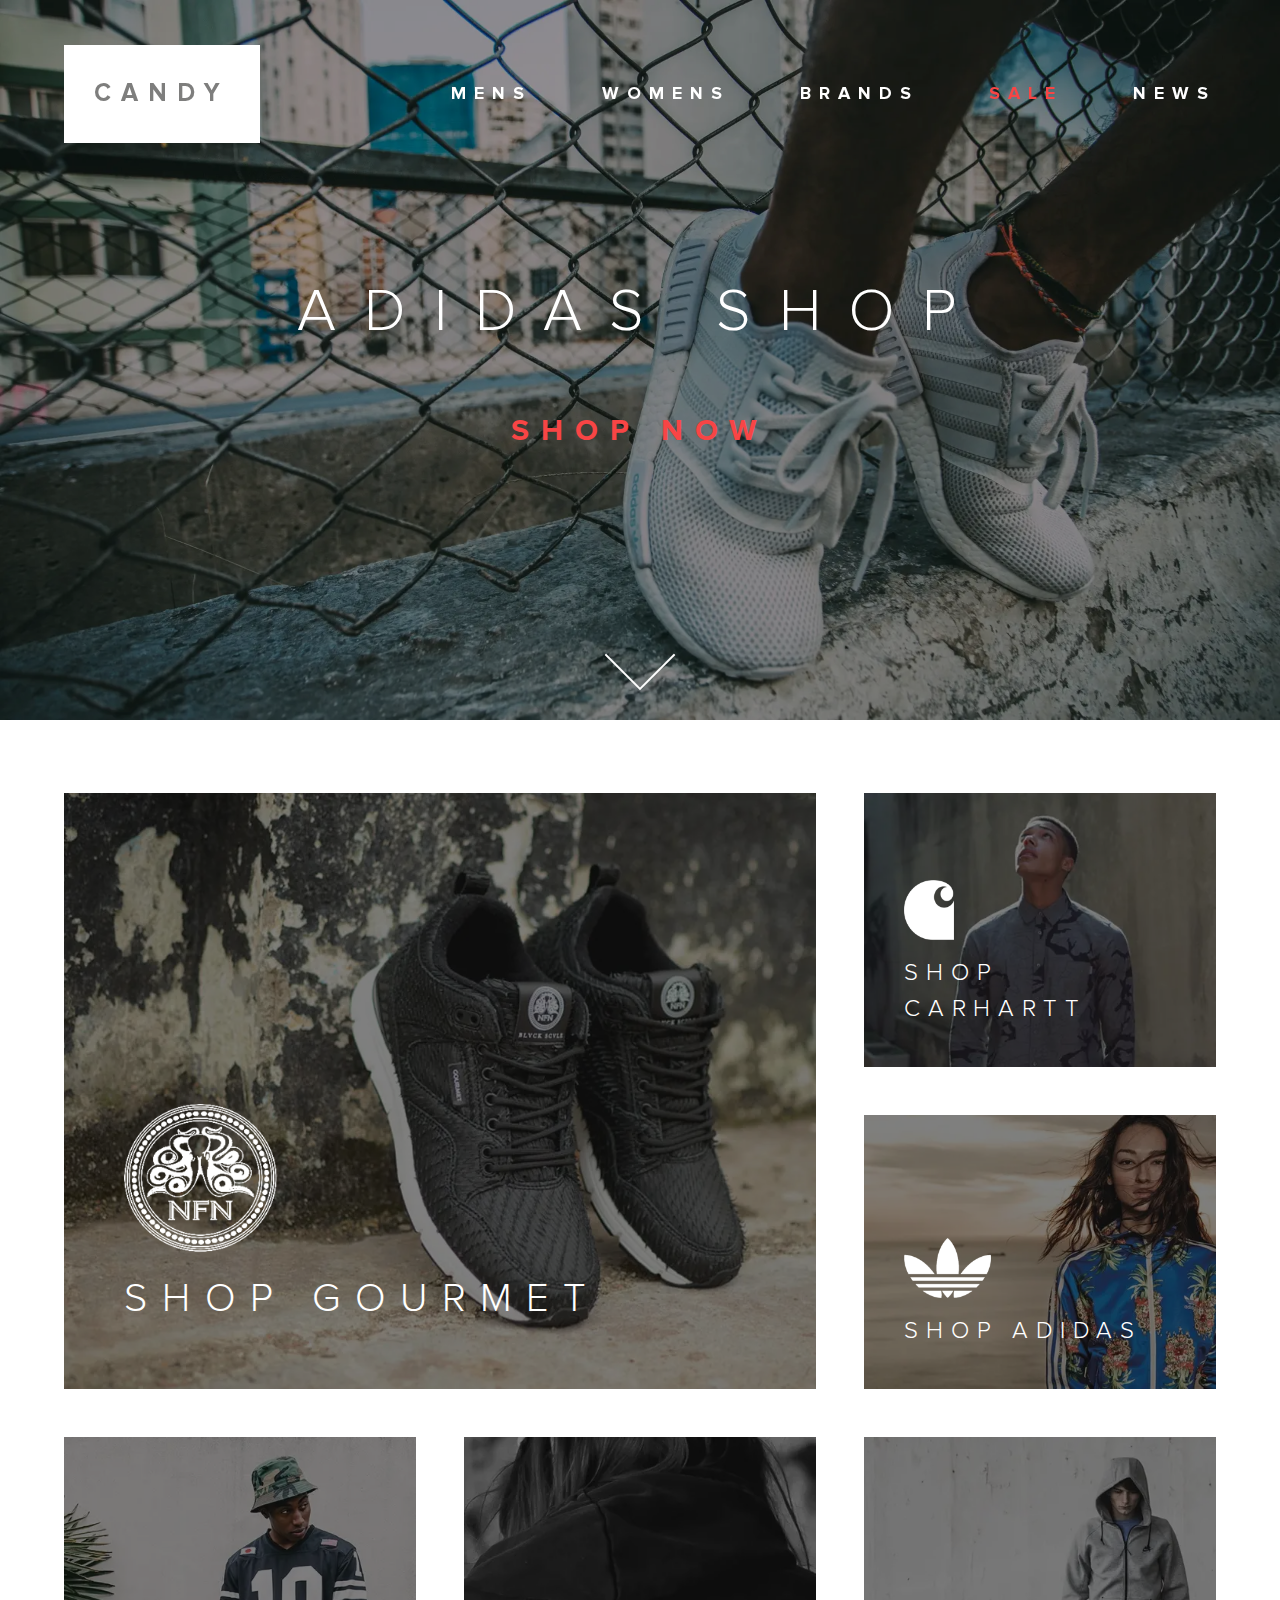
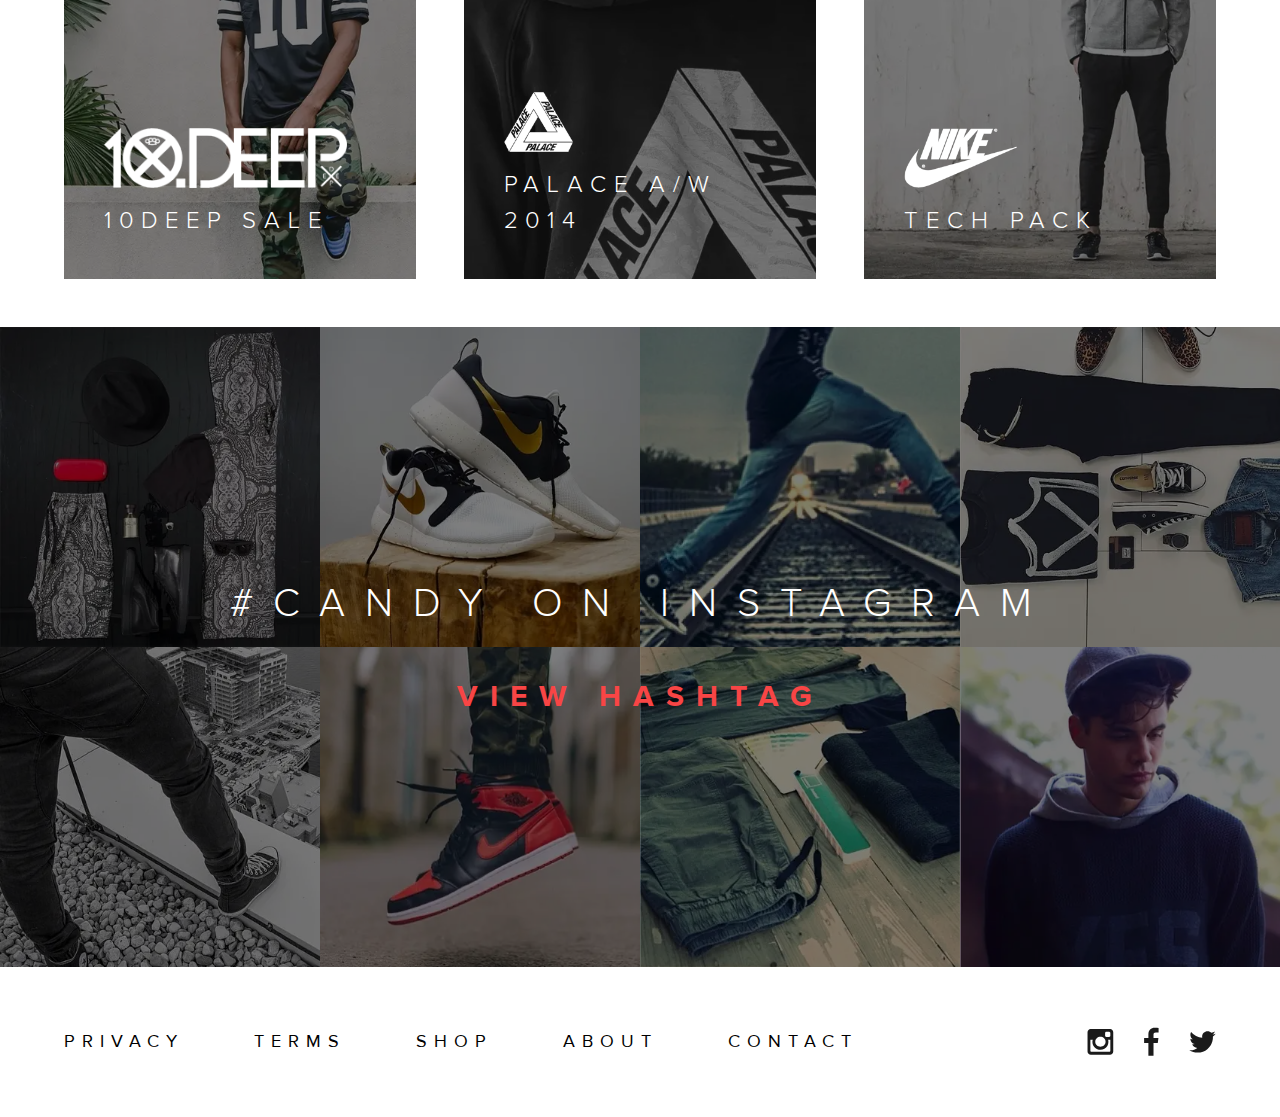
==== commit e4ca6407: "доделал страничку" ====
--- a/Candy/index.html
+++ b/Candy/index.html
@@ -129,7 +129,19 @@
     </div>   </section> </main>-<footer>+<footer class="footer _container">+  <ul class="footer__menu">+    <li><a href="#" class="footer__link">PRIVACY</a></li>+    <li><a href="#" class="footer__link">TERMS</a></li>+    <li><a href="#" class="footer__link">SHOP</a></li>+    <li><a href="#" class="footer__link">ABOUT</a></li>+    <li><a href="#" class="footer__link">CONTACT</a></li>+  </ul>+  <ul class="footer__social">+    <li><a href="#" class="footer__social-link"><div class='footer__social-img _img'><picture><source srcset="img/icons/IG.svg" type="image/webp"><img src="img/icons/IG.svg" alt=""></picture></div></a></li>+    <li><a href="#" class="footer__social-link"><div class='footer__social-img _img'><picture><source srcset="img/icons/FB.svg" type="image/webp"><img src="img/icons/FB.svg" alt=""></picture></div></a></li>+    <li><a href="#" class="footer__social-link"><div class='footer__social-img _img'><picture><source srcset="img/icons/TWTR.svg" type="image/webp"><img src="img/icons/TWTR.svg" alt=""></picture></div></a></li>+  </ul>   </footer> <script src='js/swiper.min.js' type='module'></script> <script src='js/slider.min.js' type='module'></script>--- a/Candy/css/style.min.css
+++ b/Candy/css/style.min.css
@@ -1 +1 @@
-@font-face{font-family:Proxima;src:url(../fonts/light.woff2) format("woff2"),url(../fonts/light.woff) format("woff"),url(../fonts/light.ttf) format("truetype");font-weight:300}@font-face{font-family:Proxima;src:url(../fonts/bold.woff2) format("woff2"),url(../fonts/bold.woff) format("woff"),url(../fonts/bold.ttf) format("truetype");font-weight:700}@font-face{font-family:Proxima;src:url(../fonts/regular.woff2) format("woff2"),url(../fonts/regular.woff) format("woff"),url(../fonts/regular.ttf) format("truetype");font-weight:400}body{font-family:Proxima,sans-serif;color:#fff;text-transform:uppercase}*{padding:0;margin:0;border:0}*,::after,::before{-webkit-box-sizing:border-box;box-sizing:border-box}body,html{height:100%;width:100%;font-size:100%;line-height:1.2;-ms-text-size-adjust:100%;-moz-text-size-adjust:100%;-webkit-text-size-adjust:100%;font-size:14px;min-width:320px}aside,footer,header,main,nav{display:block}h1,h2,h3,h4,h5,h6{font-size:inherit;font-weight:inherit}hr{height:0;overflow:visible}pre{font-family:monospace,monospace;font-size:1em}abbr[title]{text-decoration:underline;-webkit-text-decoration:underline dotted;text-decoration:underline dotted}b,strong{font-weight:bolder}code,kbd,samp{font-family:monospace,monospace;font-size:1em}small{font-size:80%}sub,sup{font-size:75%;line-height:0;position:relative;vertical-align:baseline}sub{bottom:-.25em}sup{top:-.5em}button,input,optgroup,select,textarea{font-family:inherit;font-size:100%;line-height:1}input::-ms-clear{display:none}button,input{overflow:visible;color:inherit}button,select{text-transform:none}[type=button],[type=reset],[type=submit],button{-webkit-appearance:button}[type=button]::-moz-focus-inner,[type=reset]::-moz-focus-inner,[type=submit]::-moz-focus-inner,button::-moz-focus-inner{border:0;padding:0}[type=button]:-moz-focusring,[type=reset]:-moz-focusring,[type=submit]:-moz-focusring,button:-moz-focusring{outline:1px dotted ButtonText}legend{color:inherit;display:table;max-width:100%;white-space:normal}progress{vertical-align:baseline}textarea{overflow:auto}[type=number]::-webkit-inner-spin-button,[type=number]::-webkit-outer-spin-button{height:auto}[type=search]{-webkit-appearance:textfield;outline-offset:-2px}[type=search]::-webkit-search-decoration{-webkit-appearance:none}::-webkit-file-upload-button{-webkit-appearance:button;font:inherit}details{display:block}summary{display:list-item}template{display:none}[hidden]{display:none}.hidden{position:absolute;clip:rect(0 0 0 0);width:1px;height:1px;margin:-1px;border:0;padding:0;white-space:nowrap;-webkit-clip-path:inset(100%);clip-path:inset(100%);overflow:hidden}ol,ul{list-style:none}button{background:0 0;cursor:pointer}input::-webkit-input-placeholder{color:inherit}input::-moz-placeholder{color:inherit}input:-ms-input-placeholder{color:inherit}input::-ms-input-placeholder{color:inherit}input::placeholder{color:inherit}a{background-color:transparent;text-decoration:none;text-align:center;color:inherit;display:inline-block}._img img{display:block;width:100%;height:100%;-o-object-fit:cover;object-fit:cover}input[type=checkbox]+label,input[type=radio]+label{cursor:pointer;position:relative;display:-webkit-box;display:-ms-flexbox;display:flex;-webkit-box-align:center;-ms-flex-align:center;align-items:center}input[type=checkbox]+label::after,input[type=checkbox]+label::before,input[type=radio]+label::after,input[type=radio]+label::before{content:''}input[type=checkbox]+label::after,input[type=radio]+label::after{position:absolute;display:none}input[type=checkbox]:checked+label::after,input[type=radio]:checked+label::after{display:block}input[type=radio]+label::after,input[type=radio]+label::before{border-radius:50%}.lock{overflow:hidden}._container{-webkit-box-sizing:content-box;box-sizing:content-box;padding:0 5%;margin:0 auto;max-width:1500px}.burger{position:relative;z-index:50;outline:0;display:none;overflow:hidden}.burger::after,.burger::before{content:'';-webkit-transform-origin:right;-ms-transform-origin:right;transform-origin:right}.burger span,.burger::after,.burger::before{position:absolute;right:0;height:2px;width:100%;background-color:#fff;-webkit-transition:all .5s;-o-transition:all .5s;transition:all .5s}.burger span{top:50%;-webkit-transform:translateY(-1px);-ms-transform:translateY(-1px);transform:translateY(-1px)}.burger::before{top:0}.burger::after{bottom:0}.burger._active span{right:-100%}.burger._active::before{-webkit-transform:rotate(-45deg);-ms-transform:rotate(-45deg);transform:rotate(-45deg)}.burger._active::after{-webkit-transform:rotate(45deg);-ms-transform:rotate(45deg);transform:rotate(45deg)}.menu__list{display:-webkit-box;display:-ms-flexbox;display:flex}:root{--swiper-theme-color:#007aff}._sC{margin-left:auto;margin-right:auto;position:relative;overflow:hidden;padding:0;z-index:1}.swiper-container-vertical>._sW{-webkit-box-orient:vertical;-webkit-box-direction:normal;-ms-flex-direction:column;flex-direction:column}._sW{position:relative;width:100%;height:100%;z-index:1;display:-webkit-box;display:-ms-flexbox;display:flex;-webkit-transition-property:-webkit-transform;transition-property:-webkit-transform;-o-transition-property:transform;transition-property:transform;transition-property:transform,-webkit-transform;-webkit-box-sizing:content-box;box-sizing:content-box}._sW,.swiper-container-android .swiper-slide{-webkit-transform:translate3d(0,0,0);transform:translate3d(0,0,0)}.swiper-container-multirow>._sW{-ms-flex-wrap:wrap;flex-wrap:wrap}.swiper-container-multirow-column>._sW{-ms-flex-wrap:wrap;flex-wrap:wrap;-webkit-box-orient:vertical;-webkit-box-direction:normal;-ms-flex-direction:column;flex-direction:column}.swiper-container-free-mode>._sW{-webkit-transition-timing-function:ease-out;-o-transition-timing-function:ease-out;transition-timing-function:ease-out;margin:0 auto}._sS{-ms-flex-negative:0;flex-shrink:0;width:100%;position:relative;-webkit-transition-property:-webkit-transform;transition-property:-webkit-transform;-o-transition-property:transform;transition-property:transform;transition-property:transform,-webkit-transform}.swiper-slide-invisible-blank{visibility:hidden}.swiper-container-autoheight,.swiper-container-autoheight ._sS{height:auto}.swiper-container-autoheight ._sW{-webkit-box-align:start;-ms-flex-align:start;align-items:flex-start;-webkit-transition-property:height,-webkit-transform;transition-property:height,-webkit-transform;-o-transition-property:transform,height;transition-property:transform,height;transition-property:transform,height,-webkit-transform}.swiper-container-3d{-webkit-perspective:1200px;perspective:1200px}.swiper-container-3d .swiper-cube-shadow,.swiper-container-3d .swiper-slide,.swiper-container-3d .swiper-slide-shadow-bottom,.swiper-container-3d .swiper-slide-shadow-left,.swiper-container-3d .swiper-slide-shadow-right,.swiper-container-3d .swiper-slide-shadow-top,.swiper-container-3d .swiper-wrapper{-webkit-transform-style:preserve-3d;transform-style:preserve-3d}.swiper-container-3d .swiper-slide-shadow-bottom,.swiper-container-3d .swiper-slide-shadow-left,.swiper-container-3d .swiper-slide-shadow-right,.swiper-container-3d .swiper-slide-shadow-top{position:absolute;left:0;top:0;width:100%;height:100%;pointer-events:none;z-index:10}.swiper-container-3d .swiper-slide-shadow-left{background-image:-webkit-gradient(linear,right top,left top,from(rgba(0,0,0,.5)),to(rgba(0,0,0,0)));background-image:-o-linear-gradient(right,rgba(0,0,0,.5),rgba(0,0,0,0));background-image:linear-gradient(to left,rgba(0,0,0,.5),rgba(0,0,0,0))}.swiper-container-3d .swiper-slide-shadow-right{background-image:-webkit-gradient(linear,left top,right top,from(rgba(0,0,0,.5)),to(rgba(0,0,0,0)));background-image:-o-linear-gradient(left,rgba(0,0,0,.5),rgba(0,0,0,0));background-image:linear-gradient(to right,rgba(0,0,0,.5),rgba(0,0,0,0))}.swiper-container-3d .swiper-slide-shadow-top{background-image:-webkit-gradient(linear,left bottom,left top,from(rgba(0,0,0,.5)),to(rgba(0,0,0,0)));background-image:-o-linear-gradient(bottom,rgba(0,0,0,.5),rgba(0,0,0,0));background-image:linear-gradient(to top,rgba(0,0,0,.5),rgba(0,0,0,0))}.swiper-container-3d .swiper-slide-shadow-bottom{background-image:-webkit-gradient(linear,left top,left bottom,from(rgba(0,0,0,.5)),to(rgba(0,0,0,0)));background-image:-o-linear-gradient(top,rgba(0,0,0,.5),rgba(0,0,0,0));background-image:linear-gradient(to bottom,rgba(0,0,0,.5),rgba(0,0,0,0))}.swiper-container-css-mode>._sW{overflow:auto;scrollbar-width:none;-ms-overflow-style:none}.swiper-container-css-mode>.swiper-wrapper::-webkit-scrollbar{display:none}.swiper-container-css-mode>._sW>._sS{scroll-snap-align:start start}.swiper-container-horizontal.swiper-container-css-mode>._sW{-ms-scroll-snap-type:x mandatory;scroll-snap-type:x mandatory}.swiper-container-vertical.swiper-container-css-mode>._sW{-ms-scroll-snap-type:y mandatory;scroll-snap-type:y mandatory}:root{--swiper-navigation-size:44px}.swiper-pagination{position:absolute;text-align:center;-webkit-transition:.3s opacity;-o-transition:.3s opacity;transition:.3s opacity;-webkit-transform:translate3d(0,0,0);transform:translate3d(0,0,0);z-index:10}.swiper-pagination.swiper-pagination-hidden{opacity:0}.swiper-container-horizontal>.swiper-pagination-bullets,.swiper-pagination-custom,.swiper-pagination-fraction{bottom:10px;left:0;width:100%}.swiper-pagination-bullets-dynamic{overflow:hidden;font-size:0}.swiper-pagination-bullets-dynamic .swiper-pagination-bullet{-webkit-transform:scale(.33);-ms-transform:scale(.33);transform:scale(.33);position:relative}.swiper-pagination-bullets-dynamic .swiper-pagination-bullet-active{-webkit-transform:scale(1);-ms-transform:scale(1);transform:scale(1)}.swiper-pagination-bullets-dynamic .swiper-pagination-bullet-active-main{-webkit-transform:scale(1);-ms-transform:scale(1);transform:scale(1)}.swiper-pagination-bullets-dynamic .swiper-pagination-bullet-active-prev{-webkit-transform:scale(.66);-ms-transform:scale(.66);transform:scale(.66)}.swiper-pagination-bullets-dynamic .swiper-pagination-bullet-active-prev-prev{-webkit-transform:scale(.33);-ms-transform:scale(.33);transform:scale(.33)}.swiper-pagination-bullets-dynamic .swiper-pagination-bullet-active-next{-webkit-transform:scale(.66);-ms-transform:scale(.66);transform:scale(.66)}.swiper-pagination-bullets-dynamic .swiper-pagination-bullet-active-next-next{-webkit-transform:scale(.33);-ms-transform:scale(.33);transform:scale(.33)}.swiper-pagination-bullet{width:8px;height:8px;display:inline-block;border-radius:100%;background:#000;opacity:.2}button.swiper-pagination-bullet{border:none;margin:0;padding:0;-webkit-box-shadow:none;box-shadow:none;-webkit-appearance:none;-moz-appearance:none;appearance:none}.swiper-pagination-clickable .swiper-pagination-bullet{cursor:pointer}.swiper-pagination-bullet-active{opacity:1;background:var(--swiper-pagination-color,var(--swiper-theme-color))}.swiper-container-vertical>.swiper-pagination-bullets{right:10px;top:50%;-webkit-transform:translate3d(0,-50%,0);transform:translate3d(0,-50%,0)}.swiper-container-vertical>.swiper-pagination-bullets .swiper-pagination-bullet{margin:6px 0;display:block}.swiper-container-vertical>.swiper-pagination-bullets.swiper-pagination-bullets-dynamic{top:50%;-webkit-transform:translateY(-50%);-ms-transform:translateY(-50%);transform:translateY(-50%);width:8px}.swiper-container-vertical>.swiper-pagination-bullets.swiper-pagination-bullets-dynamic .swiper-pagination-bullet{display:inline-block;-webkit-transition:.2s top,.2s -webkit-transform;transition:.2s top,.2s -webkit-transform;-o-transition:.2s transform,.2s top;transition:.2s transform,.2s top;transition:.2s transform,.2s top,.2s -webkit-transform}.swiper-container-horizontal>.swiper-pagination-bullets .swiper-pagination-bullet{margin:0 4px}.swiper-container-horizontal>.swiper-pagination-bullets.swiper-pagination-bullets-dynamic{left:50%;-webkit-transform:translateX(-50%);-ms-transform:translateX(-50%);transform:translateX(-50%);white-space:nowrap}.swiper-container-horizontal>.swiper-pagination-bullets.swiper-pagination-bullets-dynamic .swiper-pagination-bullet{-webkit-transition:.2s left,.2s -webkit-transform;transition:.2s left,.2s -webkit-transform;-o-transition:.2s transform,.2s left;transition:.2s transform,.2s left;transition:.2s transform,.2s left,.2s -webkit-transform}.swiper-container-horizontal.swiper-container-rtl>.swiper-pagination-bullets-dynamic .swiper-pagination-bullet{-webkit-transition:.2s right,.2s -webkit-transform;transition:.2s right,.2s -webkit-transform;-o-transition:.2s transform,.2s right;transition:.2s transform,.2s right;transition:.2s transform,.2s right,.2s -webkit-transform}.swiper-pagination-progressbar{background:rgba(0,0,0,.25);position:absolute}.swiper-pagination-progressbar .swiper-pagination-progressbar-fill{background:var(--swiper-pagination-color,var(--swiper-theme-color));position:absolute;left:0;top:0;width:100%;height:100%;-webkit-transform:scale(0);-ms-transform:scale(0);transform:scale(0);-webkit-transform-origin:left top;-ms-transform-origin:left top;transform-origin:left top}.swiper-container-rtl .swiper-pagination-progressbar .swiper-pagination-progressbar-fill{-webkit-transform-origin:right top;-ms-transform-origin:right top;transform-origin:right top}.swiper-container-horizontal>.swiper-pagination-progressbar,.swiper-container-vertical>.swiper-pagination-progressbar.swiper-pagination-progressbar-opposite{width:100%;height:4px;left:0;top:0}.swiper-container-horizontal>.swiper-pagination-progressbar.swiper-pagination-progressbar-opposite,.swiper-container-vertical>.swiper-pagination-progressbar{width:4px;height:100%;left:0;top:0}.swiper-pagination-white{--swiper-pagination-color:#ffffff}.swiper-pagination-black{--swiper-pagination-color:#000000}.swiper-pagination-lock{display:none}.swiper-scrollbar{border-radius:10px;position:relative;-ms-touch-action:none;background:rgba(0,0,0,.1)}.swiper-container-horizontal>.swiper-scrollbar{position:absolute;left:1%;bottom:3px;z-index:50;height:5px;width:98%}.swiper-container-vertical>.swiper-scrollbar{position:absolute;right:3px;top:1%;z-index:50;width:5px;height:98%}.swiper-scrollbar-drag{height:100%;width:100%;position:relative;background:rgba(0,0,0,.5);border-radius:10px;left:0;top:0}.swiper-scrollbar-cursor-drag{cursor:move}.swiper-scrollbar-lock{display:none}.swiper-zoom-container{width:100%;height:100%;display:-webkit-box;display:-ms-flexbox;display:flex;-webkit-box-pack:center;-ms-flex-pack:center;justify-content:center;-webkit-box-align:center;-ms-flex-align:center;align-items:center;text-align:center}.swiper-zoom-container>canvas,.swiper-zoom-container>img,.swiper-zoom-container>svg{max-width:100%;max-height:100%;-o-object-fit:contain;object-fit:contain}.swiper-slide-zoomed{cursor:move}.swiper-lazy-preloader{width:42px;height:42px;position:absolute;left:50%;top:50%;margin-left:-21px;margin-top:-21px;z-index:10;-webkit-transform-origin:50%;-ms-transform-origin:50%;transform-origin:50%;-webkit-animation:swiper-preloader-spin 1s infinite linear;animation:swiper-preloader-spin 1s infinite linear;-webkit-box-sizing:border-box;box-sizing:border-box;border:4px solid var(--swiper-preloader-color,var(--swiper-theme-color));border-radius:50%;border-top-color:transparent}.swiper-lazy-preloader-white{--swiper-preloader-color:#fff}.swiper-lazy-preloader-black{--swiper-preloader-color:#000}@-webkit-keyframes swiper-preloader-spin{100%{-webkit-transform:rotate(360deg);transform:rotate(360deg)}}@keyframes swiper-preloader-spin{100%{-webkit-transform:rotate(360deg);transform:rotate(360deg)}}._sC .swiper-notification{position:absolute;left:0;top:0;pointer-events:none;opacity:0;z-index:-1000}.swiper-container-fade.swiper-container-free-mode ._sS{-webkit-transition-timing-function:ease-out;-o-transition-timing-function:ease-out;transition-timing-function:ease-out}.swiper-container-fade ._sS{pointer-events:none;-webkit-transition-property:opacity;-o-transition-property:opacity;transition-property:opacity}.swiper-container-fade ._sS ._sS{pointer-events:none}.swiper-container-fade .swiper-slide-active,.swiper-container-fade .swiper-slide-active .swiper-slide-active{pointer-events:auto}.swiper-container-cube{overflow:visible}.swiper-container-cube ._sS{pointer-events:none;-webkit-backface-visibility:hidden;backface-visibility:hidden;z-index:1;visibility:hidden;-webkit-transform-origin:0 0;-ms-transform-origin:0 0;transform-origin:0 0;width:100%;height:100%}.swiper-container-cube ._sS ._sS{pointer-events:none}.swiper-container-cube.swiper-container-rtl ._sS{-webkit-transform-origin:100% 0;-ms-transform-origin:100% 0;transform-origin:100% 0}.swiper-container-cube .swiper-slide-active,.swiper-container-cube .swiper-slide-active .swiper-slide-active{pointer-events:auto}.swiper-container-cube .swiper-slide-active,.swiper-container-cube .swiper-slide-next,.swiper-container-cube .swiper-slide-next+._sS,.swiper-container-cube .swiper-slide-prev{pointer-events:auto;visibility:visible}.swiper-container-cube .swiper-slide-shadow-bottom,.swiper-container-cube .swiper-slide-shadow-left,.swiper-container-cube .swiper-slide-shadow-right,.swiper-container-cube .swiper-slide-shadow-top{z-index:0;-webkit-backface-visibility:hidden;backface-visibility:hidden}.swiper-container-cube .swiper-cube-shadow{position:absolute;left:0;bottom:0;width:100%;height:100%;background:#000;opacity:.6;-webkit-filter:blur(50px);filter:blur(50px);z-index:0}.swiper-container-flip{overflow:visible}.swiper-container-flip ._sS{pointer-events:none;-webkit-backface-visibility:hidden;backface-visibility:hidden;z-index:1}.swiper-container-flip ._sS ._sS{pointer-events:none}.swiper-container-flip .swiper-slide-active,.swiper-container-flip .swiper-slide-active .swiper-slide-active{pointer-events:auto}.swiper-container-flip .swiper-slide-shadow-bottom,.swiper-container-flip .swiper-slide-shadow-left,.swiper-container-flip .swiper-slide-shadow-right,.swiper-container-flip .swiper-slide-shadow-top{z-index:0;-webkit-backface-visibility:hidden;backface-visibility:hidden}.header{position:relative;display:-webkit-box;display:-ms-flexbox;display:flex;-webkit-box-orient:vertical;-webkit-box-direction:normal;-ms-flex-direction:column;flex-direction:column;height:80vh}.header__body{position:absolute;top:0;left:0;z-index:2;width:100%;padding-top:45px}.header__container{display:-webkit-box;display:-ms-flexbox;display:flex;-webkit-box-pack:justify;-ms-flex-pack:justify;justify-content:space-between;-webkit-box-align:center;-ms-flex-align:center;align-items:center}.slider{width:100%}.slider__slide{position:relative}.slider__bg{width:100%;height:100%}.slider__wrap{position:absolute;top:0;left:0;width:100%;height:100%;display:-webkit-box;display:-ms-flexbox;display:flex;background-color:rgba(0,0,0,.4);-webkit-box-orient:vertical;-webkit-box-direction:normal;-ms-flex-direction:column;flex-direction:column;-webkit-box-pack:center;-ms-flex-pack:center;justify-content:center;-webkit-box-align:center;-ms-flex-align:center;align-items:center;text-align:center}.slider__title{font-size:60px;font-weight:300;letter-spacing:28px;margin-bottom:50px}.slider__link{color:#f84545;font-size:30px;font-weight:700;letter-spacing:12px}.logo{background-color:#fff;color:#7e7e7d;font-size:25px;font-weight:700;padding:30px;text-transform:uppercase;letter-spacing:10px}.burger{width:40px;height:30px}.menu__item{font-size:18px;text-transform:uppercase;letter-spacing:8px;margin-left:70px;font-weight:700}.menu__item_r{color:#f84545}.slider__btn{width:50px;height:50px;border-bottom:2px solid #fff;border-left:2px solid #fff;position:absolute;bottom:40px;left:50%;z-index:50;outline:0;-webkit-transform:translateX(-50%) rotate(-45deg);-ms-transform:translateX(-50%) rotate(-45deg);transform:translateX(-50%) rotate(-45deg)}.links__list{padding-top:5.66667vw;margin:0 -1.86667vw}.links__row{display:-webkit-box;display:-ms-flexbox;display:flex}.links__column{-webkit-box-flex:0;-ms-flex:0 1 33.333%;flex:0 1 33.333%;padding:0 1.86667vw;display:-webkit-box;display:-ms-flexbox;display:flex;-webkit-box-orient:vertical;-webkit-box-direction:normal;-ms-flex-direction:column;flex-direction:column}.links__column_b{-webkit-box-flex:0;-ms-flex:0 1 66.666%;flex:0 1 66.666%}.links__item{margin-bottom:3.73333vw;-webkit-box-flex:1;-ms-flex:1 1 auto;flex:1 1 auto;position:relative}.links__img{height:100%;width:100%}.links__wrap{position:absolute;top:0;left:0;width:100%;height:100%;display:-webkit-box;display:-ms-flexbox;display:flex;-webkit-box-orient:vertical;-webkit-box-direction:normal;-ms-flex-direction:column;flex-direction:column;-webkit-box-pack:end;-ms-flex-pack:end;justify-content:flex-end;text-align:left;padding:40px;background-color:rgba(0,0,0,.5)}.links__wrap:hover{background-color:rgba(0,0,0,.3)}.links__logo img{max-height:100px;width:auto}.links__title{letter-spacing:16px;font-size:40px;font-weight:300;margin-top:30px}.inst{position:relative}.inst__wrap{position:absolute;padding:3.33333vw;width:100%;height:100%;top:0;left:0;background-color:rgba(0,0,0,.5);-webkit-box-orient:vertical;-webkit-box-direction:normal;-ms-flex-direction:column;flex-direction:column;text-align:center;display:-webkit-box;display:-ms-flexbox;display:flex;-webkit-box-align:center;-ms-flex-align:center;align-items:center;-webkit-box-pack:center;-ms-flex-pack:center;justify-content:center}.inst__title{font-size:50px;letter-spacing:30px;margin-bottom:40px;font-weight:300}.inst__link{color:#f84545;letter-spacing:12px;font-size:30px;font-weight:700}.inst__bg{display:-webkit-box;display:-ms-flexbox;display:flex;-ms-flex-wrap:wrap;flex-wrap:wrap}.inst__img{-webkit-box-flex:0;-ms-flex:0 1 25%;flex:0 1 25%}@media (min-width:767px){.links__column_b .links__wrap{padding:60px}.links__column_b .links__title{font-size:60px;letter-spacing:24px}.links__column_b .links__logo img{max-height:200px}a{-webkit-transition:-webkit-transform .1s;transition:-webkit-transform .1s;-o-transition:transform .1s;transition:transform .1s;transition:transform .1s,-webkit-transform .1s}a:hover{-webkit-transform:scale(1.05);-ms-transform:scale(1.05);transform:scale(1.05)}}@media (max-width:1500px){.links__logo img{max-height:60px}.links__title{letter-spacing:8px;font-size:24px;margin-top:15px}.inst__title{font-size:40px;letter-spacing:20px}}@media (max-width:1200px){.slider__title{font-size:40px;letter-spacing:16px;margin-bottom:20px;margin-top:50px}.slider__link{font-size:20px;letter-spacing:6px}.logo{font-size:18px;letter-spacing:5px;padding:20px}.menu__item{margin-left:35px;font-size:16px;letter-spacing:4px}.links__wrap{-webkit-box-pack:center;-ms-flex-pack:center;justify-content:center;-webkit-box-align:center;-ms-flex-align:center;align-items:center;text-align:center}}@media (max-width:1024px){.inst__title{font-size:34px;letter-spacing:10px;margin-bottom:25px}.inst__link{font-size:24px;letter-spacing:8px}}@media (max-width:767px){.burger{display:block}.menu{position:absolute;top:0;left:0;width:100%;height:100vh;background-color:rgba(0,0,0,.9);opacity:0;visibility:hidden;-webkit-transition:all .5s;-o-transition:all .5s;transition:all .5s;overflow:auto}.menu__list{-webkit-box-orient:vertical;-webkit-box-direction:normal;-ms-flex-direction:column;flex-direction:column;padding-top:50px;-webkit-transition:all .5s;-o-transition:all .5s;transition:all .5s;position:relative;top:-100%}.menu__item{margin:0;padding:20px;font-size:20px;width:100%}.menu._active{opacity:1;visibility:visible}.menu._active .menu__list{top:0}.header__body{padding:10px 0;background-color:#000;position:relative}.slider__wrap{padding:3%}.slider__title{margin-top:0;font-size:26px;letter-spacing:10px}.slider__link{font-size:15;letter-spacing:5px}.logo{padding:10px;font-size:14px;letter-spacing:2px}.slider__btn{width:30px;height:30px}.links__row{-webkit-box-orient:vertical;-webkit-box-direction:normal;-ms-flex-direction:column;flex-direction:column}.links__img{height:250px}.inst__title{font-size:20px;margin-bottom:10px;letter-spacing:6px}.inst__link{font-size:16px;letter-spacing:6px}.inst__img{-webkit-box-flex:0;-ms-flex:0 1 33.333%;flex:0 1 33.333%}.inst__img:nth-child(n+7){display:none}}@media (min-width:767px) and (max-width:1500px){.links__column_b .links__title{letter-spacing:15px;font-size:40px}.links__column_b .links__logo img{max-height:150px}}+@font-face{font-family:Proxima;src:url(../fonts/light.woff2) format("woff2"),url(../fonts/light.woff) format("woff"),url(../fonts/light.ttf) format("truetype");font-weight:300}@font-face{font-family:Proxima;src:url(../fonts/bold.woff2) format("woff2"),url(../fonts/bold.woff) format("woff"),url(../fonts/bold.ttf) format("truetype");font-weight:700}@font-face{font-family:Proxima;src:url(../fonts/regular.woff2) format("woff2"),url(../fonts/regular.woff) format("woff"),url(../fonts/regular.ttf) format("truetype");font-weight:400}body{font-family:Proxima,sans-serif;color:#fff;text-transform:uppercase}*{padding:0;margin:0;border:0}:focus{outline:0}*,::after,::before{-webkit-box-sizing:border-box;box-sizing:border-box}body,html{height:100%;width:100%;font-size:100%;line-height:1.5;-ms-text-size-adjust:100%;-moz-text-size-adjust:100%;-webkit-text-size-adjust:100%;font-size:14px;min-width:320px}aside,footer,header,main,nav{display:block}h1,h2,h3,h4,h5,h6{font-size:inherit;font-weight:inherit}hr{height:0;overflow:visible}pre{font-family:monospace,monospace;font-size:1em}abbr[title]{text-decoration:underline;-webkit-text-decoration:underline dotted;text-decoration:underline dotted}b,strong{font-weight:bolder}code,kbd,samp{font-family:monospace,monospace;font-size:1em}small{font-size:80%}sub,sup{font-size:75%;line-height:0;position:relative;vertical-align:baseline}sub{bottom:-.25em}sup{top:-.5em}button,input,optgroup,select,textarea{font-family:inherit;font-size:100%;line-height:1}input::-ms-clear{display:none}button,input{overflow:visible;color:inherit}button,select{text-transform:none}[type=button],[type=reset],[type=submit],button{-webkit-appearance:button}[type=button]::-moz-focus-inner,[type=reset]::-moz-focus-inner,[type=submit]::-moz-focus-inner,button::-moz-focus-inner{border:0;padding:0}[type=button]:-moz-focusring,[type=reset]:-moz-focusring,[type=submit]:-moz-focusring,button:-moz-focusring{outline:1px dotted ButtonText}legend{color:inherit;display:table;max-width:100%;white-space:normal}progress{vertical-align:baseline}textarea{overflow:auto}[type=number]::-webkit-inner-spin-button,[type=number]::-webkit-outer-spin-button{display:none}[type=search]{-webkit-appearance:textfield;outline-offset:-2px}[type=search]::-webkit-search-decoration{-webkit-appearance:none}::-webkit-file-upload-button{-webkit-appearance:button;font:inherit}details{display:block}summary{display:list-item}template{display:none}[hidden]{display:none}ol,ul{list-style:none}button{background:0 0;cursor:pointer}input::-webkit-input-placeholder{color:inherit}input::-moz-placeholder{color:inherit}input:-ms-input-placeholder{color:inherit}input::-ms-input-placeholder{color:inherit}input::placeholder{color:inherit}a{background-color:transparent;text-decoration:none;text-align:center;color:inherit;display:block}img{display:block;max-width:100%;height:auto}._img img{width:100%;height:100%;-o-object-fit:cover;object-fit:cover}input[type=checkbox]+label,input[type=radio]+label{cursor:pointer;position:relative;display:-webkit-box;display:-ms-flexbox;display:flex;-webkit-box-align:center;-ms-flex-align:center;align-items:center}input[type=checkbox]+label::after,input[type=checkbox]+label::before,input[type=radio]+label::after,input[type=radio]+label::before{content:''}input[type=checkbox]+label::after,input[type=radio]+label::after{position:absolute;display:none}input[type=checkbox]:checked+label::after,input[type=radio]:checked+label::after{display:block}input[type=radio]+label::after,input[type=radio]+label::before{border-radius:50%}.lock{overflow:hidden}._container{-webkit-box-sizing:content-box;box-sizing:content-box;padding:0 5%;margin:0 auto;max-width:1500px}.burger{position:relative;z-index:50;display:none;overflow:hidden;width:40px;height:30px}.burger::after,.burger::before{content:'';-webkit-transform-origin:right;-ms-transform-origin:right;transform-origin:right}.burger span,.burger::after,.burger::before{position:absolute;right:0;height:2px;width:100%;background-color:#fff;-webkit-transition:-webkit-transform .5s;transition:-webkit-transform .5s;-o-transition:transform .5s;transition:transform .5s;transition:transform .5s,-webkit-transform .5s}.burger span{top:50%;-webkit-transform:translateY(-1px);-ms-transform:translateY(-1px);transform:translateY(-1px)}.burger::before{top:0}.burger::after{bottom:0}.burger._active span{-webkit-transform:translateX(101%);-ms-transform:translateX(101%);transform:translateX(101%)}.burger._active::before{-webkit-transform:rotate(-45deg);-ms-transform:rotate(-45deg);transform:rotate(-45deg)}.burger._active::after{-webkit-transform:rotate(45deg);-ms-transform:rotate(45deg);transform:rotate(45deg)}.menu__list{display:-webkit-box;display:-ms-flexbox;display:flex}:root{--swiper-theme-color:#007aff}._sC{margin-left:auto;margin-right:auto;position:relative;overflow:hidden;padding:0;z-index:1}.swiper-container-vertical>._sW{-webkit-box-orient:vertical;-webkit-box-direction:normal;-ms-flex-direction:column;flex-direction:column}._sW{position:relative;width:100%;height:100%;z-index:1;display:-webkit-box;display:-ms-flexbox;display:flex;-webkit-transition-property:-webkit-transform;transition-property:-webkit-transform;-o-transition-property:transform;transition-property:transform;transition-property:transform,-webkit-transform;-webkit-box-sizing:content-box;box-sizing:content-box}._sW,.swiper-container-android .swiper-slide{-webkit-transform:translate3d(0,0,0);transform:translate3d(0,0,0)}.swiper-container-multirow>._sW{-ms-flex-wrap:wrap;flex-wrap:wrap}.swiper-container-multirow-column>._sW{-ms-flex-wrap:wrap;flex-wrap:wrap;-webkit-box-orient:vertical;-webkit-box-direction:normal;-ms-flex-direction:column;flex-direction:column}.swiper-container-free-mode>._sW{-webkit-transition-timing-function:ease-out;-o-transition-timing-function:ease-out;transition-timing-function:ease-out;margin:0 auto}._sS{-ms-flex-negative:0;flex-shrink:0;width:100%;position:relative;-webkit-transition-property:-webkit-transform;transition-property:-webkit-transform;-o-transition-property:transform;transition-property:transform;transition-property:transform,-webkit-transform}.swiper-slide-invisible-blank{visibility:hidden}.swiper-container-autoheight,.swiper-container-autoheight ._sS{height:auto}.swiper-container-autoheight ._sW{-webkit-box-align:start;-ms-flex-align:start;align-items:flex-start;-webkit-transition-property:height,-webkit-transform;transition-property:height,-webkit-transform;-o-transition-property:transform,height;transition-property:transform,height;transition-property:transform,height,-webkit-transform}.swiper-container-3d{-webkit-perspective:1200px;perspective:1200px}.swiper-container-3d .swiper-cube-shadow,.swiper-container-3d .swiper-slide,.swiper-container-3d .swiper-slide-shadow-bottom,.swiper-container-3d .swiper-slide-shadow-left,.swiper-container-3d .swiper-slide-shadow-right,.swiper-container-3d .swiper-slide-shadow-top,.swiper-container-3d .swiper-wrapper{-webkit-transform-style:preserve-3d;transform-style:preserve-3d}.swiper-container-3d .swiper-slide-shadow-bottom,.swiper-container-3d .swiper-slide-shadow-left,.swiper-container-3d .swiper-slide-shadow-right,.swiper-container-3d .swiper-slide-shadow-top{position:absolute;left:0;top:0;width:100%;height:100%;pointer-events:none;z-index:10}.swiper-container-3d .swiper-slide-shadow-left{background-image:-webkit-gradient(linear,right top,left top,from(rgba(0,0,0,.5)),to(rgba(0,0,0,0)));background-image:-o-linear-gradient(right,rgba(0,0,0,.5),rgba(0,0,0,0));background-image:linear-gradient(to left,rgba(0,0,0,.5),rgba(0,0,0,0))}.swiper-container-3d .swiper-slide-shadow-right{background-image:-webkit-gradient(linear,left top,right top,from(rgba(0,0,0,.5)),to(rgba(0,0,0,0)));background-image:-o-linear-gradient(left,rgba(0,0,0,.5),rgba(0,0,0,0));background-image:linear-gradient(to right,rgba(0,0,0,.5),rgba(0,0,0,0))}.swiper-container-3d .swiper-slide-shadow-top{background-image:-webkit-gradient(linear,left bottom,left top,from(rgba(0,0,0,.5)),to(rgba(0,0,0,0)));background-image:-o-linear-gradient(bottom,rgba(0,0,0,.5),rgba(0,0,0,0));background-image:linear-gradient(to top,rgba(0,0,0,.5),rgba(0,0,0,0))}.swiper-container-3d .swiper-slide-shadow-bottom{background-image:-webkit-gradient(linear,left top,left bottom,from(rgba(0,0,0,.5)),to(rgba(0,0,0,0)));background-image:-o-linear-gradient(top,rgba(0,0,0,.5),rgba(0,0,0,0));background-image:linear-gradient(to bottom,rgba(0,0,0,.5),rgba(0,0,0,0))}.swiper-container-css-mode>._sW{overflow:auto;scrollbar-width:none;-ms-overflow-style:none}.swiper-container-css-mode>.swiper-wrapper::-webkit-scrollbar{display:none}.swiper-container-css-mode>._sW>._sS{scroll-snap-align:start start}.swiper-container-horizontal.swiper-container-css-mode>._sW{-ms-scroll-snap-type:x mandatory;scroll-snap-type:x mandatory}.swiper-container-vertical.swiper-container-css-mode>._sW{-ms-scroll-snap-type:y mandatory;scroll-snap-type:y mandatory}:root{--swiper-navigation-size:44px}.swiper-pagination{position:absolute;text-align:center;-webkit-transition:.3s opacity;-o-transition:.3s opacity;transition:.3s opacity;-webkit-transform:translate3d(0,0,0);transform:translate3d(0,0,0);z-index:10}.swiper-pagination.swiper-pagination-hidden{opacity:0}.swiper-container-horizontal>.swiper-pagination-bullets,.swiper-pagination-custom,.swiper-pagination-fraction{bottom:10px;left:0;width:100%}.swiper-pagination-bullets-dynamic{overflow:hidden;font-size:0}.swiper-pagination-bullets-dynamic .swiper-pagination-bullet{-webkit-transform:scale(.33);-ms-transform:scale(.33);transform:scale(.33);position:relative}.swiper-pagination-bullets-dynamic .swiper-pagination-bullet-active{-webkit-transform:scale(1);-ms-transform:scale(1);transform:scale(1)}.swiper-pagination-bullets-dynamic .swiper-pagination-bullet-active-main{-webkit-transform:scale(1);-ms-transform:scale(1);transform:scale(1)}.swiper-pagination-bullets-dynamic .swiper-pagination-bullet-active-prev{-webkit-transform:scale(.66);-ms-transform:scale(.66);transform:scale(.66)}.swiper-pagination-bullets-dynamic .swiper-pagination-bullet-active-prev-prev{-webkit-transform:scale(.33);-ms-transform:scale(.33);transform:scale(.33)}.swiper-pagination-bullets-dynamic .swiper-pagination-bullet-active-next{-webkit-transform:scale(.66);-ms-transform:scale(.66);transform:scale(.66)}.swiper-pagination-bullets-dynamic .swiper-pagination-bullet-active-next-next{-webkit-transform:scale(.33);-ms-transform:scale(.33);transform:scale(.33)}.swiper-pagination-bullet{width:8px;height:8px;display:inline-block;border-radius:100%;background:#000;opacity:.2}button.swiper-pagination-bullet{border:none;margin:0;padding:0;-webkit-box-shadow:none;box-shadow:none;-webkit-appearance:none;-moz-appearance:none;appearance:none}.swiper-pagination-clickable .swiper-pagination-bullet{cursor:pointer}.swiper-pagination-bullet-active{opacity:1;background:var(--swiper-pagination-color,var(--swiper-theme-color))}.swiper-container-vertical>.swiper-pagination-bullets{right:10px;top:50%;-webkit-transform:translate3d(0,-50%,0);transform:translate3d(0,-50%,0)}.swiper-container-vertical>.swiper-pagination-bullets .swiper-pagination-bullet{margin:6px 0;display:block}.swiper-container-vertical>.swiper-pagination-bullets.swiper-pagination-bullets-dynamic{top:50%;-webkit-transform:translateY(-50%);-ms-transform:translateY(-50%);transform:translateY(-50%);width:8px}.swiper-container-vertical>.swiper-pagination-bullets.swiper-pagination-bullets-dynamic .swiper-pagination-bullet{display:inline-block;-webkit-transition:.2s top,.2s -webkit-transform;transition:.2s top,.2s -webkit-transform;-o-transition:.2s transform,.2s top;transition:.2s transform,.2s top;transition:.2s transform,.2s top,.2s -webkit-transform}.swiper-container-horizontal>.swiper-pagination-bullets .swiper-pagination-bullet{margin:0 4px}.swiper-container-horizontal>.swiper-pagination-bullets.swiper-pagination-bullets-dynamic{left:50%;-webkit-transform:translateX(-50%);-ms-transform:translateX(-50%);transform:translateX(-50%);white-space:nowrap}.swiper-container-horizontal>.swiper-pagination-bullets.swiper-pagination-bullets-dynamic .swiper-pagination-bullet{-webkit-transition:.2s left,.2s -webkit-transform;transition:.2s left,.2s -webkit-transform;-o-transition:.2s transform,.2s left;transition:.2s transform,.2s left;transition:.2s transform,.2s left,.2s -webkit-transform}.swiper-container-horizontal.swiper-container-rtl>.swiper-pagination-bullets-dynamic .swiper-pagination-bullet{-webkit-transition:.2s right,.2s -webkit-transform;transition:.2s right,.2s -webkit-transform;-o-transition:.2s transform,.2s right;transition:.2s transform,.2s right;transition:.2s transform,.2s right,.2s -webkit-transform}.swiper-pagination-progressbar{background:rgba(0,0,0,.25);position:absolute}.swiper-pagination-progressbar .swiper-pagination-progressbar-fill{background:var(--swiper-pagination-color,var(--swiper-theme-color));position:absolute;left:0;top:0;width:100%;height:100%;-webkit-transform:scale(0);-ms-transform:scale(0);transform:scale(0);-webkit-transform-origin:left top;-ms-transform-origin:left top;transform-origin:left top}.swiper-container-rtl .swiper-pagination-progressbar .swiper-pagination-progressbar-fill{-webkit-transform-origin:right top;-ms-transform-origin:right top;transform-origin:right top}.swiper-container-horizontal>.swiper-pagination-progressbar,.swiper-container-vertical>.swiper-pagination-progressbar.swiper-pagination-progressbar-opposite{width:100%;height:4px;left:0;top:0}.swiper-container-horizontal>.swiper-pagination-progressbar.swiper-pagination-progressbar-opposite,.swiper-container-vertical>.swiper-pagination-progressbar{width:4px;height:100%;left:0;top:0}.swiper-pagination-white{--swiper-pagination-color:#ffffff}.swiper-pagination-black{--swiper-pagination-color:#000000}.swiper-pagination-lock{display:none}.swiper-scrollbar{border-radius:10px;position:relative;-ms-touch-action:none;background:rgba(0,0,0,.1)}.swiper-container-horizontal>.swiper-scrollbar{position:absolute;left:1%;bottom:3px;z-index:50;height:5px;width:98%}.swiper-container-vertical>.swiper-scrollbar{position:absolute;right:3px;top:1%;z-index:50;width:5px;height:98%}.swiper-scrollbar-drag{height:100%;width:100%;position:relative;background:rgba(0,0,0,.5);border-radius:10px;left:0;top:0}.swiper-scrollbar-cursor-drag{cursor:move}.swiper-scrollbar-lock{display:none}.swiper-zoom-container{width:100%;height:100%;display:-webkit-box;display:-ms-flexbox;display:flex;-webkit-box-pack:center;-ms-flex-pack:center;justify-content:center;-webkit-box-align:center;-ms-flex-align:center;align-items:center;text-align:center}.swiper-zoom-container>canvas,.swiper-zoom-container>img,.swiper-zoom-container>svg{max-width:100%;max-height:100%;-o-object-fit:contain;object-fit:contain}.swiper-slide-zoomed{cursor:move}.swiper-lazy-preloader{width:42px;height:42px;position:absolute;left:50%;top:50%;margin-left:-21px;margin-top:-21px;z-index:10;-webkit-transform-origin:50%;-ms-transform-origin:50%;transform-origin:50%;-webkit-animation:swiper-preloader-spin 1s infinite linear;animation:swiper-preloader-spin 1s infinite linear;-webkit-box-sizing:border-box;box-sizing:border-box;border:4px solid var(--swiper-preloader-color,var(--swiper-theme-color));border-radius:50%;border-top-color:transparent}.swiper-lazy-preloader-white{--swiper-preloader-color:#fff}.swiper-lazy-preloader-black{--swiper-preloader-color:#000}@-webkit-keyframes swiper-preloader-spin{100%{-webkit-transform:rotate(360deg);transform:rotate(360deg)}}@keyframes swiper-preloader-spin{100%{-webkit-transform:rotate(360deg);transform:rotate(360deg)}}._sC .swiper-notification{position:absolute;left:0;top:0;pointer-events:none;opacity:0;z-index:-1000}.swiper-container-fade.swiper-container-free-mode ._sS{-webkit-transition-timing-function:ease-out;-o-transition-timing-function:ease-out;transition-timing-function:ease-out}.swiper-container-fade ._sS{pointer-events:none;-webkit-transition-property:opacity;-o-transition-property:opacity;transition-property:opacity}.swiper-container-fade ._sS ._sS{pointer-events:none}.swiper-container-fade .swiper-slide-active,.swiper-container-fade .swiper-slide-active .swiper-slide-active{pointer-events:auto}.swiper-container-cube{overflow:visible}.swiper-container-cube ._sS{pointer-events:none;-webkit-backface-visibility:hidden;backface-visibility:hidden;z-index:1;visibility:hidden;-webkit-transform-origin:0 0;-ms-transform-origin:0 0;transform-origin:0 0;width:100%;height:100%}.swiper-container-cube ._sS ._sS{pointer-events:none}.swiper-container-cube.swiper-container-rtl ._sS{-webkit-transform-origin:100% 0;-ms-transform-origin:100% 0;transform-origin:100% 0}.swiper-container-cube .swiper-slide-active,.swiper-container-cube .swiper-slide-active .swiper-slide-active{pointer-events:auto}.swiper-container-cube .swiper-slide-active,.swiper-container-cube .swiper-slide-next,.swiper-container-cube .swiper-slide-next+._sS,.swiper-container-cube .swiper-slide-prev{pointer-events:auto;visibility:visible}.swiper-container-cube .swiper-slide-shadow-bottom,.swiper-container-cube .swiper-slide-shadow-left,.swiper-container-cube .swiper-slide-shadow-right,.swiper-container-cube .swiper-slide-shadow-top{z-index:0;-webkit-backface-visibility:hidden;backface-visibility:hidden}.swiper-container-cube .swiper-cube-shadow{position:absolute;left:0;bottom:0;width:100%;height:100%;background:#000;opacity:.6;-webkit-filter:blur(50px);filter:blur(50px);z-index:0}.swiper-container-flip{overflow:visible}.swiper-container-flip ._sS{pointer-events:none;-webkit-backface-visibility:hidden;backface-visibility:hidden;z-index:1}.swiper-container-flip ._sS ._sS{pointer-events:none}.swiper-container-flip .swiper-slide-active,.swiper-container-flip .swiper-slide-active .swiper-slide-active{pointer-events:auto}.swiper-container-flip .swiper-slide-shadow-bottom,.swiper-container-flip .swiper-slide-shadow-left,.swiper-container-flip .swiper-slide-shadow-right,.swiper-container-flip .swiper-slide-shadow-top{z-index:0;-webkit-backface-visibility:hidden;backface-visibility:hidden}.header{position:relative;display:-webkit-box;display:-ms-flexbox;display:flex;-webkit-box-orient:vertical;-webkit-box-direction:normal;-ms-flex-direction:column;flex-direction:column;height:80vh}.header__body{position:absolute;top:0;left:0;z-index:2;width:100%;padding-top:45px}.header__container{display:-webkit-box;display:-ms-flexbox;display:flex;-webkit-box-pack:justify;-ms-flex-pack:justify;justify-content:space-between;-webkit-box-align:center;-ms-flex-align:center;align-items:center}.slider{width:100%}.slider__slide{position:relative}.slider__bg{width:100%;height:100%}.slider__wrap{position:absolute;top:0;left:0;width:100%;height:100%;display:-webkit-box;display:-ms-flexbox;display:flex;background-color:rgba(0,0,0,.4);-webkit-box-orient:vertical;-webkit-box-direction:normal;-ms-flex-direction:column;flex-direction:column;-webkit-box-pack:center;-ms-flex-pack:center;justify-content:center;-webkit-box-align:center;-ms-flex-align:center;align-items:center;text-align:center}.slider__title{font-size:60px;font-weight:300;letter-spacing:28px;margin-bottom:50px}.slider__link{color:#f84545;font-size:30px;font-weight:700;letter-spacing:12px}.logo{background-color:#fff;color:#7e7e7d;font-size:25px;font-weight:700;padding:30px;text-transform:uppercase;letter-spacing:10px}.menu__item{font-size:18px;text-transform:uppercase;letter-spacing:8px;margin-left:70px;font-weight:700}.menu__item_r{color:#f84545}.slider__btn{width:50px;height:50px;border-bottom:2px solid #fff;border-left:2px solid #fff;position:absolute;bottom:40px;left:50%;z-index:50;outline:0;-webkit-transform:translateX(-50%) rotate(-45deg);-ms-transform:translateX(-50%) rotate(-45deg);transform:translateX(-50%) rotate(-45deg)}.links__list{padding-top:5.66667vw;margin:0 -1.86667vw}.links__row{display:-webkit-box;display:-ms-flexbox;display:flex}.links__column{-webkit-box-flex:0;-ms-flex:0 1 33.333%;flex:0 1 33.333%;padding:0 1.86667vw;display:-webkit-box;display:-ms-flexbox;display:flex;-webkit-box-orient:vertical;-webkit-box-direction:normal;-ms-flex-direction:column;flex-direction:column}.links__column_b{-webkit-box-flex:0;-ms-flex:0 1 66.666%;flex:0 1 66.666%}.links__item{margin-bottom:3.73333vw;-webkit-box-flex:1;-ms-flex:1 1 auto;flex:1 1 auto;position:relative}.links__img{height:100%;width:100%}.links__wrap{position:absolute;top:0;left:0;width:100%;height:100%;display:-webkit-box;display:-ms-flexbox;display:flex;-webkit-box-orient:vertical;-webkit-box-direction:normal;-ms-flex-direction:column;flex-direction:column;-webkit-box-pack:end;-ms-flex-pack:end;justify-content:flex-end;text-align:left;padding:40px;background-color:rgba(0,0,0,.5)}.links__wrap:hover{background-color:rgba(0,0,0,.3)}.links__logo img{max-height:100px;width:auto}.links__title{letter-spacing:16px;font-size:40px;font-weight:300;margin-top:30px}.inst{position:relative}.inst__wrap{position:absolute;padding:3.33333vw;width:100%;height:100%;top:0;left:0;background-color:rgba(0,0,0,.5);-webkit-box-orient:vertical;-webkit-box-direction:normal;-ms-flex-direction:column;flex-direction:column;text-align:center;display:-webkit-box;display:-ms-flexbox;display:flex;-webkit-box-align:center;-ms-flex-align:center;align-items:center;-webkit-box-pack:center;-ms-flex-pack:center;justify-content:center}.inst__title{font-size:50px;letter-spacing:30px;margin-bottom:40px;font-weight:300}.inst__link{color:#f84545;letter-spacing:12px;font-size:30px;font-weight:700}.inst__bg{display:-webkit-box;display:-ms-flexbox;display:flex;-ms-flex-wrap:wrap;flex-wrap:wrap}.inst__img{-webkit-box-flex:0;-ms-flex:0 1 25%;flex:0 1 25%}.footer{color:#000;display:-webkit-box;display:-ms-flexbox;display:flex;-webkit-box-pack:justify;-ms-flex-pack:justify;justify-content:space-between;height:150px;-webkit-box-align:center;-ms-flex-align:center;align-items:center}.footer__menu{display:-webkit-box;display:-ms-flexbox;display:flex;-webkit-box-pack:center;-ms-flex-pack:center;justify-content:center;margin:0 -35px}.footer__link{font-size:18px;letter-spacing:7px;margin:0 35px}.footer__social{display:-webkit-box;display:-ms-flexbox;display:flex;-webkit-box-align:center;-ms-flex-align:center;align-items:center;margin:0 -15px}.footer__social-link{margin:0 15px}@media (min-width:767px){.links__column_b .links__wrap{padding:60px}.links__column_b .links__title{font-size:60px;letter-spacing:24px}.links__column_b .links__logo img{max-height:200px}a{-webkit-transition:-webkit-transform .1s;transition:-webkit-transform .1s;-o-transition:transform .1s;transition:transform .1s;transition:transform .1s,-webkit-transform .1s}a:focus,a:hover{-webkit-transform:scale(1.05);-ms-transform:scale(1.05);transform:scale(1.05)}}@media (max-width:1500px){.links__logo img{max-height:60px}.links__title{letter-spacing:8px;font-size:24px;margin-top:15px}.inst__title{font-size:40px;letter-spacing:20px}}@media (max-width:1200px){.slider__title{font-size:40px;letter-spacing:16px;margin-bottom:20px;margin-top:50px}.slider__link{font-size:20px;letter-spacing:6px}.logo{font-size:18px;letter-spacing:5px;padding:20px}.menu__item{margin-left:35px;font-size:16px;letter-spacing:4px}.links__wrap{-webkit-box-pack:center;-ms-flex-pack:center;justify-content:center;-webkit-box-align:center;-ms-flex-align:center;align-items:center;text-align:center}.footer{height:100px}.footer__menu{margin:0 -20px}.footer__link{margin:0 20px;letter-spacing:5px}}@media (max-width:1024px){.inst__title{font-size:34px;letter-spacing:10px;margin-bottom:25px}.inst__link{font-size:24px;letter-spacing:8px}}@media (max-width:950px){.footer__menu{margin:0 -15px}.footer__link{margin:0 15px;letter-spacing:2px}}@media (max-width:767px){.burger{display:block}.menu{position:absolute;top:0;left:0;width:100%;height:100vh;background-color:rgba(0,0,0,.9);opacity:0;visibility:hidden;-webkit-transition:all .5s;-o-transition:all .5s;transition:all .5s;overflow:auto}.menu__list{-webkit-box-orient:vertical;-webkit-box-direction:normal;-ms-flex-direction:column;flex-direction:column;padding-top:50px;-webkit-transition:-webkit-transform .5s;transition:-webkit-transform .5s;-o-transition:transform .5s;transition:transform .5s;transition:transform .5s,-webkit-transform .5s;-webkit-transform:translateY(-101%);-ms-transform:translateY(-101%);transform:translateY(-101%)}.menu__item{margin:0;padding:20px;font-size:20px;width:100%}.menu._active{opacity:1;visibility:visible}.menu._active .menu__list{-webkit-transform:translateY(0);-ms-transform:translateY(0);transform:translateY(0)}.header__body{padding:10px 0;background-color:#000;position:relative}.slider__wrap{padding:3%}.slider__title{margin-top:0;font-size:26px;letter-spacing:10px}.slider__link{font-size:15;letter-spacing:5px}.logo{padding:10px;font-size:14px;letter-spacing:2px}.slider__btn{width:30px;height:30px}.links__row{-webkit-box-orient:vertical;-webkit-box-direction:normal;-ms-flex-direction:column;flex-direction:column}.links__img{height:250px}.inst__title{font-size:20px;margin-bottom:10px;letter-spacing:6px}.inst__link{font-size:16px;letter-spacing:6px}.inst__img{-webkit-box-flex:0;-ms-flex:0 1 33.333%;flex:0 1 33.333%}.inst__img:nth-child(n+7){display:none}.footer{-webkit-box-orient:vertical;-webkit-box-direction:normal;-ms-flex-direction:column;flex-direction:column;padding-top:30px;padding-bottom:30px;height:auto}.footer__menu{-ms-flex-wrap:wrap;flex-wrap:wrap;line-height:2;margin-bottom:20px}}@media (min-width:767px) and (max-width:1500px){.links__column_b .links__title{letter-spacing:15px;font-size:40px}.links__column_b .links__logo img{max-height:150px}}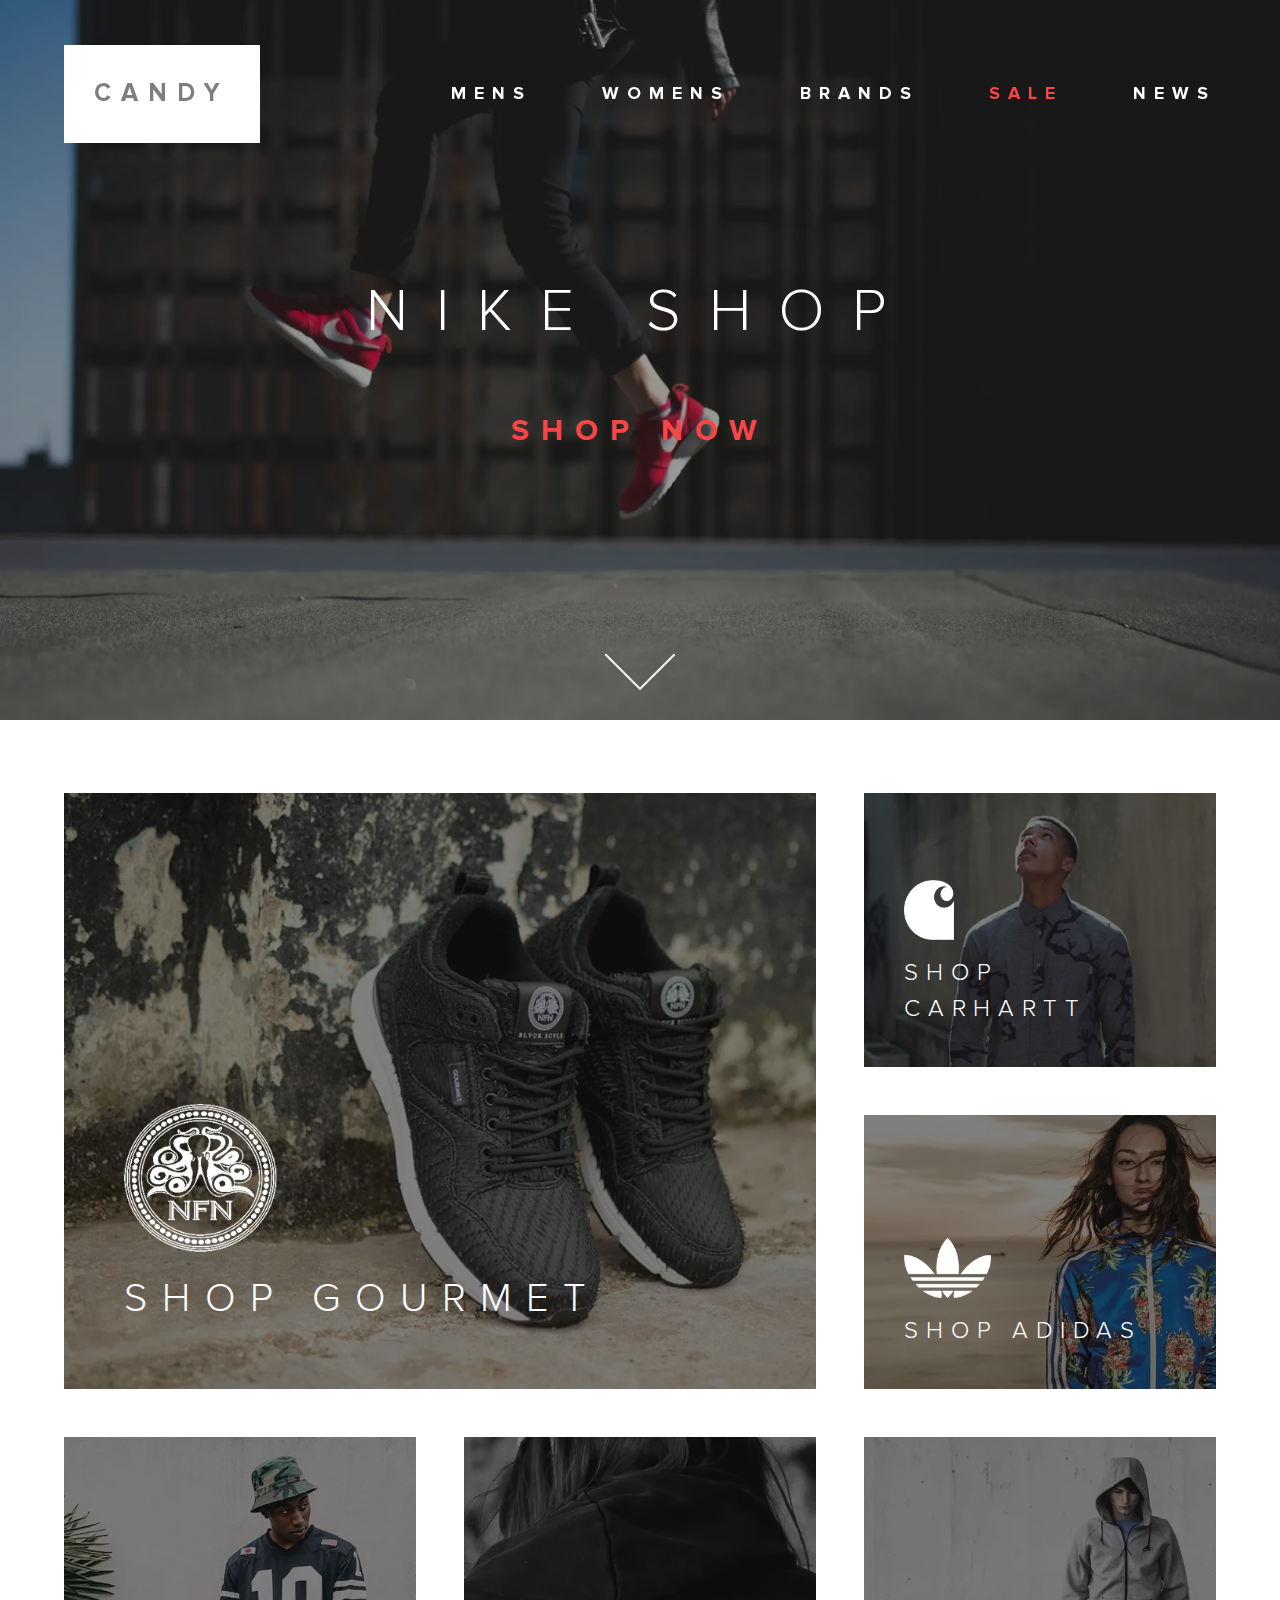
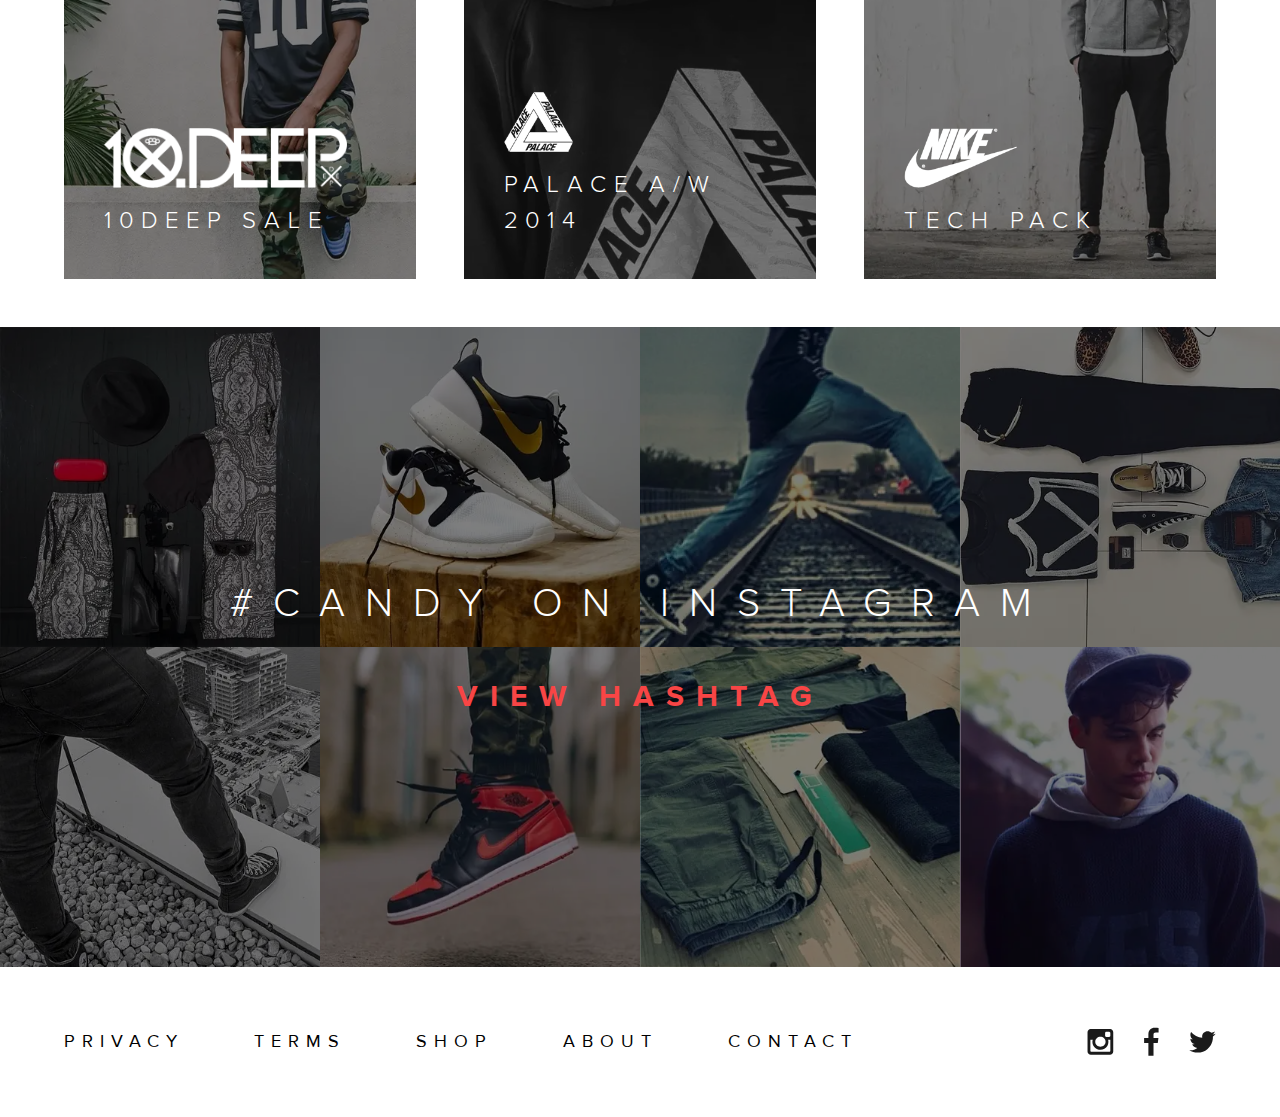
==== commit 5165780b: "." ====
--- a/Candy/index.html
+++ b/Candy/index.html
@@ -27,16 +27,16 @@
   <div class='slider _sC'>     <div class='_sW'>       <div class='slider__slide _sS'>-        <div class='slider__bg _img'><picture><source srcset="img/slider1.webp" type="image/webp"><img src="img/slider1.jpg" alt=""></picture></div>+        <div class='slider__bg _img'><picture><source srcset="img/slider2.webp" type="image/webp"><img src="img/slider2.jpg" alt=""></picture></div>         <div class="slider__wrap">-          <h2 class="slider__title">Adidas Shop</h2>+          <h2 class="slider__title">Nike Shop</h2>           <a href="#" class="slider__link">Shop Now</a>         </div>       </div>       <div class='slider__slide _sS'>-        <div class='slider__bg _img'><picture><source srcset="img/slider2.webp" type="image/webp"><img src="img/slider2.jpg" alt=""></picture></div>+        <div class='slider__bg _img'><picture><source srcset="img/slider1.webp" type="image/webp"><img src="img/slider1.jpg" alt=""></picture></div>         <div class="slider__wrap">-          <h2 class="slider__title">Nike Shop</h2>+          <h2 class="slider__title">Adidas Shop</h2>           <a href="#" class="slider__link">Shop Now</a>         </div>       </div>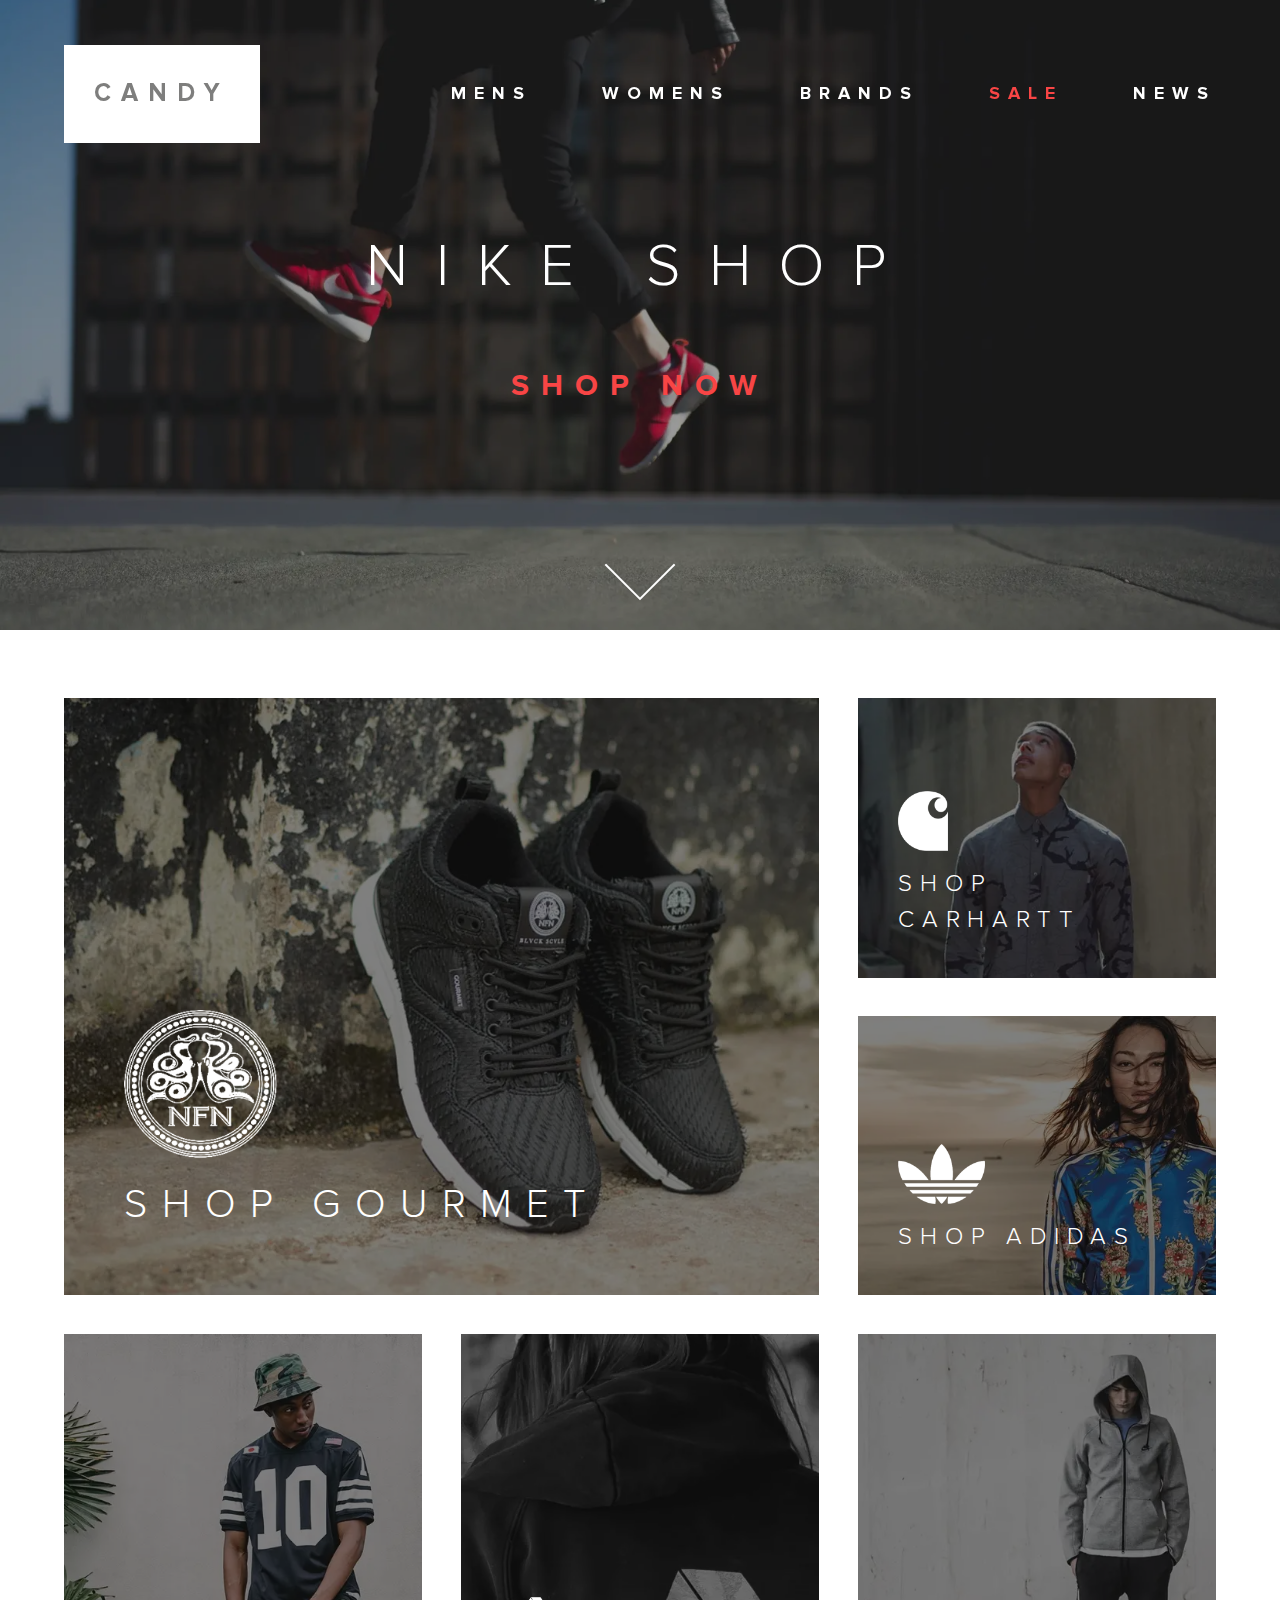
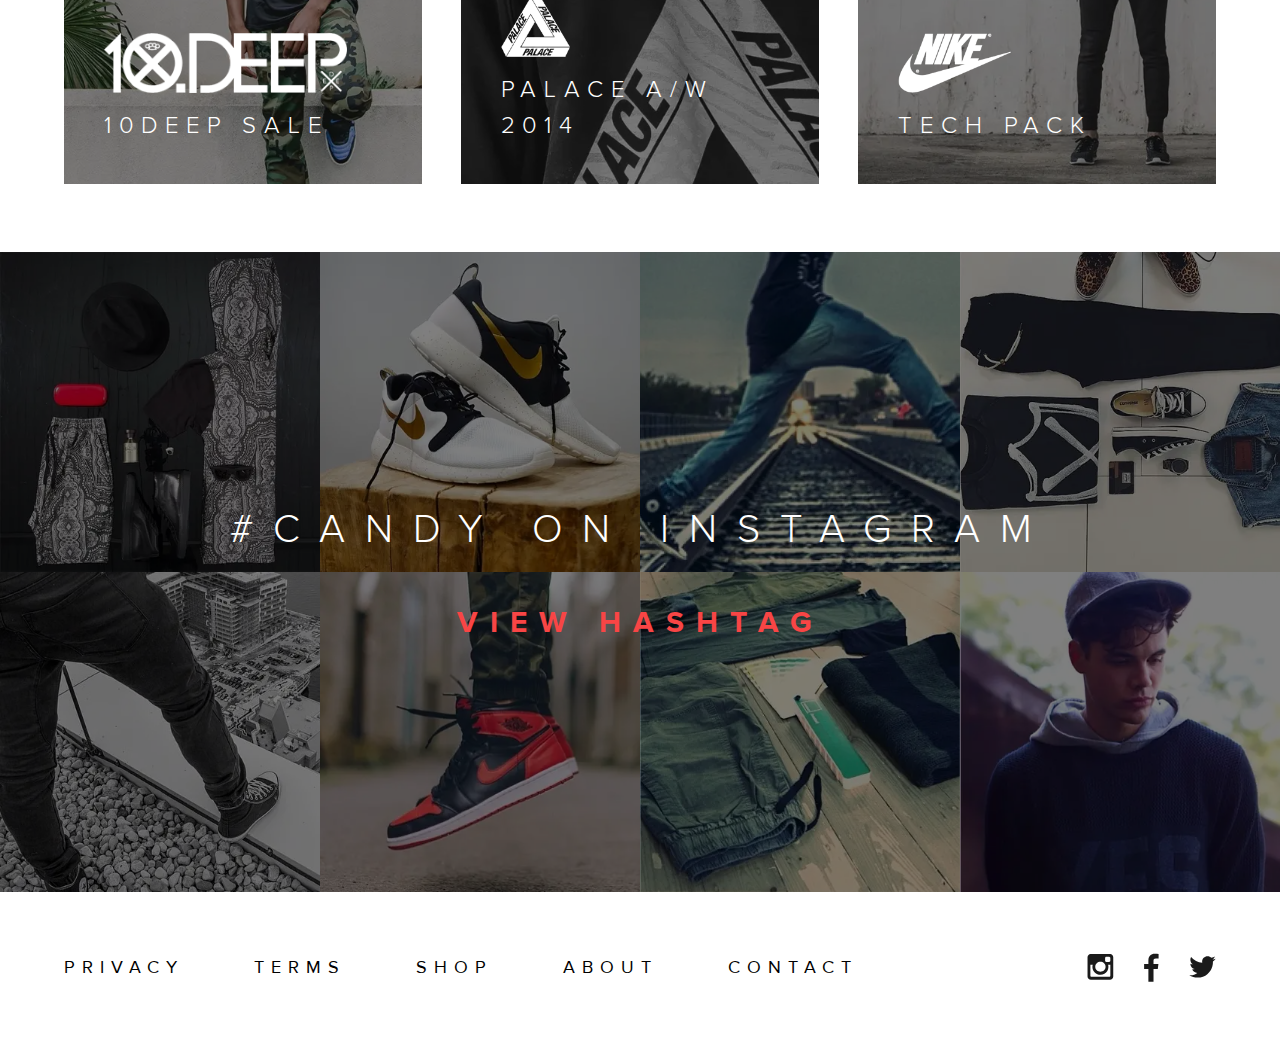
==== commit d559c67d: "очередные доделки, тесты и всё такое" ====
--- a/Candy/index.html
+++ b/Candy/index.html
@@ -52,71 +52,65 @@
   </div> </header> <main>-  <section class="links _container">    -    <ul class="links__list">-      <li class="links__row">-        <div class="links__column links__column_b">+  <div class="links _container">+      <ul class="links__list">+        <li class="links__column links__column_b">           <a class="links__item" href="#">             <div class='links__img _img'><picture><source srcset="img/links/links1.webp" type="image/webp"><img src="img/links/links1.jpg" alt=""></picture></div>             <div class="links__wrap">-              <div class='links__logo _img'><picture><source srcset="img/links/link1logo.webp" type="image/webp"><img src="img/links/link1logo.png" alt=""></picture></div>+              <picture><source srcset="img/links/link1logo.webp" type="image/webp"><img class="links__logo" src="img/links/link1logo.png" alt=""></picture>               <h3 class="links__title">SHOP GOURMET</h3>             </div>           </a>-        </div>-        <div class="links__column">+        </li>+        <li class="links__column">           <a class="links__item" href="#">             <div class='links__img _img'><picture><source srcset="img/links/links2.webp" type="image/webp"><img src="img/links/links2.jpg" alt=""></picture></div>             <div class="links__wrap">-              <div class='links__logo _img'><picture><source srcset="img/links/link2logo.webp" type="image/webp"><img src="img/links/link2logo.png" alt=""></picture></div>+              <picture><source srcset="img/links/link2logo.webp" type="image/webp"><img class="links__logo" src="img/links/link2logo.png" alt=""></picture>               <h3 class="links__title">SHOP CARHARTT</h3>             </div>              </a>+        </li>+        <li class="links__column">           <a class="links__item" href="#">             <div class='links__img _img'><picture><source srcset="img/links/links3.webp" type="image/webp"><img src="img/links/links3.jpg" alt=""></picture></div>             <div class="links__wrap">-              <div class='links__logo _img'><picture><source srcset="img/links/link3logo.webp" type="image/webp"><img src="img/links/link3logo.png" alt=""></picture></div>+              <picture><source srcset="img/links/link3logo.webp" type="image/webp"><img class="links__logo" src="img/links/link3logo.png" alt=""></picture>               <h3 class="links__title">SHOP ADIDAS</h3>             </div>-          </a>-        </div>        -      </li>-      <li class="links__row">-        <div class="links__column">+          </a>     +        </li>+        <li class="links__column">           <a class="links__item" href="#">             <div class='links__img _img'><picture><source srcset="img/links/links4.webp" type="image/webp"><img src="img/links/links4.jpg" alt=""></picture></div>             <div class="links__wrap">-              <div class='links__logo _img'><picture><source srcset="img/links/link4logo.webp" type="image/webp"><img src="img/links/link4logo.png" alt=""></picture></div>+              <picture><source srcset="img/links/link4logo.webp" type="image/webp"><img class="links__logo" src="img/links/link4logo.png" alt=""></picture>               <h3 class="links__title">10DEEP SALE</h3>             </div>           </a>-        </div>-        <div class="links__column">+        </li>+        <li class="links__column">           <a class="links__item" href="#">             <div class='links__img _img'><picture><source srcset="img/links/links5.webp" type="image/webp"><img src="img/links/links5.jpg" alt=""></picture></div>             <div class="links__wrap">-              <div class='links__logo _img'><picture><source srcset="img/links/link5logo.webp" type="image/webp"><img src="img/links/link5logo.png" alt=""></picture></div>+              <picture><source srcset="img/links/link5logo.webp" type="image/webp"><img class="links__logo" src="img/links/link5logo.png" alt=""></picture>               <h3 class="links__title">PALACE A/W 2014</h3>             </div>           </a>-        </div>-        <div class="links__column">+        </li>+        <li class="links__column">           <a class="links__item" href="#">             <div class='links__img _img'><picture><source srcset="img/links/links6.webp" type="image/webp"><img src="img/links/links6.jpg" alt=""></picture></div>             <div class="links__wrap">-              <div class='links__logo _img'><picture><source srcset="img/links/link6logo.webp" type="image/webp"><img src="img/links/link6logo.png" alt=""></picture></div>+              <picture><source srcset="img/links/link6logo.webp" type="image/webp"><img class="links__logo" src="img/links/link6logo.png" alt=""></picture>               <h3 class="links__title">TECH PACK</h3>             </div>           </a>-        </div>-      </li>-    </ul>-  </section>+        </li>+      </ul>+    </div>   <section class="inst">-    <div class="inst__wrap">-      <h2 class="inst__title">#Candy On Instagram</h2>-      <a href="#" class="inst__link">View hashtag</a>      -    </div>     <div class="inst__bg">       <div class='inst__img _img'><picture><source srcset="img/inst/inst1.webp" type="image/webp"><img src="img/inst/inst1.jpg" alt=""></picture></div>       <div class='inst__img _img'><picture><source srcset="img/inst/inst2.webp" type="image/webp"><img src="img/inst/inst2.jpg" alt=""></picture></div>@@ -126,6 +120,10 @@
       <div class='inst__img _img'><picture><source srcset="img/inst/inst6.webp" type="image/webp"><img src="img/inst/inst6.jpg" alt=""></picture></div>       <div class='inst__img _img'><picture><source srcset="img/inst/inst7.webp" type="image/webp"><img src="img/inst/inst7.jpg" alt=""></picture></div>       <div class='inst__img _img'><picture><source srcset="img/inst/inst8.webp" type="image/webp"><img src="img/inst/inst8.jpg" alt=""></picture></div>+    </div>+    <div class="inst__body">+      <h2 class="inst__title">#Candy On Instagram</h2>+      <a href="#" class="inst__link">View hashtag</a>           </div>   </section> </main>@@ -138,9 +136,9 @@
     <li><a href="#" class="footer__link">CONTACT</a></li>   </ul>   <ul class="footer__social">-    <li><a href="#" class="footer__social-link"><div class='footer__social-img _img'><picture><source srcset="img/icons/IG.svg" type="image/webp"><img src="img/icons/IG.svg" alt=""></picture></div></a></li>-    <li><a href="#" class="footer__social-link"><div class='footer__social-img _img'><picture><source srcset="img/icons/FB.svg" type="image/webp"><img src="img/icons/FB.svg" alt=""></picture></div></a></li>-    <li><a href="#" class="footer__social-link"><div class='footer__social-img _img'><picture><source srcset="img/icons/TWTR.svg" type="image/webp"><img src="img/icons/TWTR.svg" alt=""></picture></div></a></li>+    <li><a href="#" class="footer__social-link"><picture><source srcset="img/icons/IG.svg" type="image/webp"><img src="img/icons/IG.svg" alt=""></picture></a></li>+    <li><a href="#" class="footer__social-link"><picture><source srcset="img/icons/FB.svg" type="image/webp"><img src="img/icons/FB.svg" alt=""></picture></a></li>+    <li><a href="#" class="footer__social-link"><picture><source srcset="img/icons/TWTR.svg" type="image/webp"><img src="img/icons/TWTR.svg" alt=""></picture></a></li>   </ul>   </footer> <script src='js/swiper.min.js' type='module'></script>--- a/Candy/css/style.min.css
+++ b/Candy/css/style.min.css
@@ -1 +1 @@
-@font-face{font-family:Proxima;src:url(../fonts/light.woff2) format("woff2"),url(../fonts/light.woff) format("woff"),url(../fonts/light.ttf) format("truetype");font-weight:300}@font-face{font-family:Proxima;src:url(../fonts/bold.woff2) format("woff2"),url(../fonts/bold.woff) format("woff"),url(../fonts/bold.ttf) format("truetype");font-weight:700}@font-face{font-family:Proxima;src:url(../fonts/regular.woff2) format("woff2"),url(../fonts/regular.woff) format("woff"),url(../fonts/regular.ttf) format("truetype");font-weight:400}body{font-family:Proxima,sans-serif;color:#fff;text-transform:uppercase}*{padding:0;margin:0;border:0}:focus{outline:0}*,::after,::before{-webkit-box-sizing:border-box;box-sizing:border-box}body,html{height:100%;width:100%;font-size:100%;line-height:1.5;-ms-text-size-adjust:100%;-moz-text-size-adjust:100%;-webkit-text-size-adjust:100%;font-size:14px;min-width:320px}aside,footer,header,main,nav{display:block}h1,h2,h3,h4,h5,h6{font-size:inherit;font-weight:inherit}hr{height:0;overflow:visible}pre{font-family:monospace,monospace;font-size:1em}abbr[title]{text-decoration:underline;-webkit-text-decoration:underline dotted;text-decoration:underline dotted}b,strong{font-weight:bolder}code,kbd,samp{font-family:monospace,monospace;font-size:1em}small{font-size:80%}sub,sup{font-size:75%;line-height:0;position:relative;vertical-align:baseline}sub{bottom:-.25em}sup{top:-.5em}button,input,optgroup,select,textarea{font-family:inherit;font-size:100%;line-height:1}input::-ms-clear{display:none}button,input{overflow:visible;color:inherit}button,select{text-transform:none}[type=button],[type=reset],[type=submit],button{-webkit-appearance:button}[type=button]::-moz-focus-inner,[type=reset]::-moz-focus-inner,[type=submit]::-moz-focus-inner,button::-moz-focus-inner{border:0;padding:0}[type=button]:-moz-focusring,[type=reset]:-moz-focusring,[type=submit]:-moz-focusring,button:-moz-focusring{outline:1px dotted ButtonText}legend{color:inherit;display:table;max-width:100%;white-space:normal}progress{vertical-align:baseline}textarea{overflow:auto}[type=number]::-webkit-inner-spin-button,[type=number]::-webkit-outer-spin-button{display:none}[type=search]{-webkit-appearance:textfield;outline-offset:-2px}[type=search]::-webkit-search-decoration{-webkit-appearance:none}::-webkit-file-upload-button{-webkit-appearance:button;font:inherit}details{display:block}summary{display:list-item}template{display:none}[hidden]{display:none}ol,ul{list-style:none}button{background:0 0;cursor:pointer}input::-webkit-input-placeholder{color:inherit}input::-moz-placeholder{color:inherit}input:-ms-input-placeholder{color:inherit}input::-ms-input-placeholder{color:inherit}input::placeholder{color:inherit}a{background-color:transparent;text-decoration:none;text-align:center;color:inherit;display:block}img{display:block;max-width:100%;height:auto}._img img{width:100%;height:100%;-o-object-fit:cover;object-fit:cover}input[type=checkbox]+label,input[type=radio]+label{cursor:pointer;position:relative;display:-webkit-box;display:-ms-flexbox;display:flex;-webkit-box-align:center;-ms-flex-align:center;align-items:center}input[type=checkbox]+label::after,input[type=checkbox]+label::before,input[type=radio]+label::after,input[type=radio]+label::before{content:''}input[type=checkbox]+label::after,input[type=radio]+label::after{position:absolute;display:none}input[type=checkbox]:checked+label::after,input[type=radio]:checked+label::after{display:block}input[type=radio]+label::after,input[type=radio]+label::before{border-radius:50%}.lock{overflow:hidden}._container{-webkit-box-sizing:content-box;box-sizing:content-box;padding:0 5%;margin:0 auto;max-width:1500px}.burger{position:relative;z-index:50;display:none;overflow:hidden;width:40px;height:30px}.burger::after,.burger::before{content:'';-webkit-transform-origin:right;-ms-transform-origin:right;transform-origin:right}.burger span,.burger::after,.burger::before{position:absolute;right:0;height:2px;width:100%;background-color:#fff;-webkit-transition:-webkit-transform .5s;transition:-webkit-transform .5s;-o-transition:transform .5s;transition:transform .5s;transition:transform .5s,-webkit-transform .5s}.burger span{top:50%;-webkit-transform:translateY(-1px);-ms-transform:translateY(-1px);transform:translateY(-1px)}.burger::before{top:0}.burger::after{bottom:0}.burger._active span{-webkit-transform:translateX(101%);-ms-transform:translateX(101%);transform:translateX(101%)}.burger._active::before{-webkit-transform:rotate(-45deg);-ms-transform:rotate(-45deg);transform:rotate(-45deg)}.burger._active::after{-webkit-transform:rotate(45deg);-ms-transform:rotate(45deg);transform:rotate(45deg)}.menu__list{display:-webkit-box;display:-ms-flexbox;display:flex}:root{--swiper-theme-color:#007aff}._sC{margin-left:auto;margin-right:auto;position:relative;overflow:hidden;padding:0;z-index:1}.swiper-container-vertical>._sW{-webkit-box-orient:vertical;-webkit-box-direction:normal;-ms-flex-direction:column;flex-direction:column}._sW{position:relative;width:100%;height:100%;z-index:1;display:-webkit-box;display:-ms-flexbox;display:flex;-webkit-transition-property:-webkit-transform;transition-property:-webkit-transform;-o-transition-property:transform;transition-property:transform;transition-property:transform,-webkit-transform;-webkit-box-sizing:content-box;box-sizing:content-box}._sW,.swiper-container-android .swiper-slide{-webkit-transform:translate3d(0,0,0);transform:translate3d(0,0,0)}.swiper-container-multirow>._sW{-ms-flex-wrap:wrap;flex-wrap:wrap}.swiper-container-multirow-column>._sW{-ms-flex-wrap:wrap;flex-wrap:wrap;-webkit-box-orient:vertical;-webkit-box-direction:normal;-ms-flex-direction:column;flex-direction:column}.swiper-container-free-mode>._sW{-webkit-transition-timing-function:ease-out;-o-transition-timing-function:ease-out;transition-timing-function:ease-out;margin:0 auto}._sS{-ms-flex-negative:0;flex-shrink:0;width:100%;position:relative;-webkit-transition-property:-webkit-transform;transition-property:-webkit-transform;-o-transition-property:transform;transition-property:transform;transition-property:transform,-webkit-transform}.swiper-slide-invisible-blank{visibility:hidden}.swiper-container-autoheight,.swiper-container-autoheight ._sS{height:auto}.swiper-container-autoheight ._sW{-webkit-box-align:start;-ms-flex-align:start;align-items:flex-start;-webkit-transition-property:height,-webkit-transform;transition-property:height,-webkit-transform;-o-transition-property:transform,height;transition-property:transform,height;transition-property:transform,height,-webkit-transform}.swiper-container-3d{-webkit-perspective:1200px;perspective:1200px}.swiper-container-3d .swiper-cube-shadow,.swiper-container-3d .swiper-slide,.swiper-container-3d .swiper-slide-shadow-bottom,.swiper-container-3d .swiper-slide-shadow-left,.swiper-container-3d .swiper-slide-shadow-right,.swiper-container-3d .swiper-slide-shadow-top,.swiper-container-3d .swiper-wrapper{-webkit-transform-style:preserve-3d;transform-style:preserve-3d}.swiper-container-3d .swiper-slide-shadow-bottom,.swiper-container-3d .swiper-slide-shadow-left,.swiper-container-3d .swiper-slide-shadow-right,.swiper-container-3d .swiper-slide-shadow-top{position:absolute;left:0;top:0;width:100%;height:100%;pointer-events:none;z-index:10}.swiper-container-3d .swiper-slide-shadow-left{background-image:-webkit-gradient(linear,right top,left top,from(rgba(0,0,0,.5)),to(rgba(0,0,0,0)));background-image:-o-linear-gradient(right,rgba(0,0,0,.5),rgba(0,0,0,0));background-image:linear-gradient(to left,rgba(0,0,0,.5),rgba(0,0,0,0))}.swiper-container-3d .swiper-slide-shadow-right{background-image:-webkit-gradient(linear,left top,right top,from(rgba(0,0,0,.5)),to(rgba(0,0,0,0)));background-image:-o-linear-gradient(left,rgba(0,0,0,.5),rgba(0,0,0,0));background-image:linear-gradient(to right,rgba(0,0,0,.5),rgba(0,0,0,0))}.swiper-container-3d .swiper-slide-shadow-top{background-image:-webkit-gradient(linear,left bottom,left top,from(rgba(0,0,0,.5)),to(rgba(0,0,0,0)));background-image:-o-linear-gradient(bottom,rgba(0,0,0,.5),rgba(0,0,0,0));background-image:linear-gradient(to top,rgba(0,0,0,.5),rgba(0,0,0,0))}.swiper-container-3d .swiper-slide-shadow-bottom{background-image:-webkit-gradient(linear,left top,left bottom,from(rgba(0,0,0,.5)),to(rgba(0,0,0,0)));background-image:-o-linear-gradient(top,rgba(0,0,0,.5),rgba(0,0,0,0));background-image:linear-gradient(to bottom,rgba(0,0,0,.5),rgba(0,0,0,0))}.swiper-container-css-mode>._sW{overflow:auto;scrollbar-width:none;-ms-overflow-style:none}.swiper-container-css-mode>.swiper-wrapper::-webkit-scrollbar{display:none}.swiper-container-css-mode>._sW>._sS{scroll-snap-align:start start}.swiper-container-horizontal.swiper-container-css-mode>._sW{-ms-scroll-snap-type:x mandatory;scroll-snap-type:x mandatory}.swiper-container-vertical.swiper-container-css-mode>._sW{-ms-scroll-snap-type:y mandatory;scroll-snap-type:y mandatory}:root{--swiper-navigation-size:44px}.swiper-pagination{position:absolute;text-align:center;-webkit-transition:.3s opacity;-o-transition:.3s opacity;transition:.3s opacity;-webkit-transform:translate3d(0,0,0);transform:translate3d(0,0,0);z-index:10}.swiper-pagination.swiper-pagination-hidden{opacity:0}.swiper-container-horizontal>.swiper-pagination-bullets,.swiper-pagination-custom,.swiper-pagination-fraction{bottom:10px;left:0;width:100%}.swiper-pagination-bullets-dynamic{overflow:hidden;font-size:0}.swiper-pagination-bullets-dynamic .swiper-pagination-bullet{-webkit-transform:scale(.33);-ms-transform:scale(.33);transform:scale(.33);position:relative}.swiper-pagination-bullets-dynamic .swiper-pagination-bullet-active{-webkit-transform:scale(1);-ms-transform:scale(1);transform:scale(1)}.swiper-pagination-bullets-dynamic .swiper-pagination-bullet-active-main{-webkit-transform:scale(1);-ms-transform:scale(1);transform:scale(1)}.swiper-pagination-bullets-dynamic .swiper-pagination-bullet-active-prev{-webkit-transform:scale(.66);-ms-transform:scale(.66);transform:scale(.66)}.swiper-pagination-bullets-dynamic .swiper-pagination-bullet-active-prev-prev{-webkit-transform:scale(.33);-ms-transform:scale(.33);transform:scale(.33)}.swiper-pagination-bullets-dynamic .swiper-pagination-bullet-active-next{-webkit-transform:scale(.66);-ms-transform:scale(.66);transform:scale(.66)}.swiper-pagination-bullets-dynamic .swiper-pagination-bullet-active-next-next{-webkit-transform:scale(.33);-ms-transform:scale(.33);transform:scale(.33)}.swiper-pagination-bullet{width:8px;height:8px;display:inline-block;border-radius:100%;background:#000;opacity:.2}button.swiper-pagination-bullet{border:none;margin:0;padding:0;-webkit-box-shadow:none;box-shadow:none;-webkit-appearance:none;-moz-appearance:none;appearance:none}.swiper-pagination-clickable .swiper-pagination-bullet{cursor:pointer}.swiper-pagination-bullet-active{opacity:1;background:var(--swiper-pagination-color,var(--swiper-theme-color))}.swiper-container-vertical>.swiper-pagination-bullets{right:10px;top:50%;-webkit-transform:translate3d(0,-50%,0);transform:translate3d(0,-50%,0)}.swiper-container-vertical>.swiper-pagination-bullets .swiper-pagination-bullet{margin:6px 0;display:block}.swiper-container-vertical>.swiper-pagination-bullets.swiper-pagination-bullets-dynamic{top:50%;-webkit-transform:translateY(-50%);-ms-transform:translateY(-50%);transform:translateY(-50%);width:8px}.swiper-container-vertical>.swiper-pagination-bullets.swiper-pagination-bullets-dynamic .swiper-pagination-bullet{display:inline-block;-webkit-transition:.2s top,.2s -webkit-transform;transition:.2s top,.2s -webkit-transform;-o-transition:.2s transform,.2s top;transition:.2s transform,.2s top;transition:.2s transform,.2s top,.2s -webkit-transform}.swiper-container-horizontal>.swiper-pagination-bullets .swiper-pagination-bullet{margin:0 4px}.swiper-container-horizontal>.swiper-pagination-bullets.swiper-pagination-bullets-dynamic{left:50%;-webkit-transform:translateX(-50%);-ms-transform:translateX(-50%);transform:translateX(-50%);white-space:nowrap}.swiper-container-horizontal>.swiper-pagination-bullets.swiper-pagination-bullets-dynamic .swiper-pagination-bullet{-webkit-transition:.2s left,.2s -webkit-transform;transition:.2s left,.2s -webkit-transform;-o-transition:.2s transform,.2s left;transition:.2s transform,.2s left;transition:.2s transform,.2s left,.2s -webkit-transform}.swiper-container-horizontal.swiper-container-rtl>.swiper-pagination-bullets-dynamic .swiper-pagination-bullet{-webkit-transition:.2s right,.2s -webkit-transform;transition:.2s right,.2s -webkit-transform;-o-transition:.2s transform,.2s right;transition:.2s transform,.2s right;transition:.2s transform,.2s right,.2s -webkit-transform}.swiper-pagination-progressbar{background:rgba(0,0,0,.25);position:absolute}.swiper-pagination-progressbar .swiper-pagination-progressbar-fill{background:var(--swiper-pagination-color,var(--swiper-theme-color));position:absolute;left:0;top:0;width:100%;height:100%;-webkit-transform:scale(0);-ms-transform:scale(0);transform:scale(0);-webkit-transform-origin:left top;-ms-transform-origin:left top;transform-origin:left top}.swiper-container-rtl .swiper-pagination-progressbar .swiper-pagination-progressbar-fill{-webkit-transform-origin:right top;-ms-transform-origin:right top;transform-origin:right top}.swiper-container-horizontal>.swiper-pagination-progressbar,.swiper-container-vertical>.swiper-pagination-progressbar.swiper-pagination-progressbar-opposite{width:100%;height:4px;left:0;top:0}.swiper-container-horizontal>.swiper-pagination-progressbar.swiper-pagination-progressbar-opposite,.swiper-container-vertical>.swiper-pagination-progressbar{width:4px;height:100%;left:0;top:0}.swiper-pagination-white{--swiper-pagination-color:#ffffff}.swiper-pagination-black{--swiper-pagination-color:#000000}.swiper-pagination-lock{display:none}.swiper-scrollbar{border-radius:10px;position:relative;-ms-touch-action:none;background:rgba(0,0,0,.1)}.swiper-container-horizontal>.swiper-scrollbar{position:absolute;left:1%;bottom:3px;z-index:50;height:5px;width:98%}.swiper-container-vertical>.swiper-scrollbar{position:absolute;right:3px;top:1%;z-index:50;width:5px;height:98%}.swiper-scrollbar-drag{height:100%;width:100%;position:relative;background:rgba(0,0,0,.5);border-radius:10px;left:0;top:0}.swiper-scrollbar-cursor-drag{cursor:move}.swiper-scrollbar-lock{display:none}.swiper-zoom-container{width:100%;height:100%;display:-webkit-box;display:-ms-flexbox;display:flex;-webkit-box-pack:center;-ms-flex-pack:center;justify-content:center;-webkit-box-align:center;-ms-flex-align:center;align-items:center;text-align:center}.swiper-zoom-container>canvas,.swiper-zoom-container>img,.swiper-zoom-container>svg{max-width:100%;max-height:100%;-o-object-fit:contain;object-fit:contain}.swiper-slide-zoomed{cursor:move}.swiper-lazy-preloader{width:42px;height:42px;position:absolute;left:50%;top:50%;margin-left:-21px;margin-top:-21px;z-index:10;-webkit-transform-origin:50%;-ms-transform-origin:50%;transform-origin:50%;-webkit-animation:swiper-preloader-spin 1s infinite linear;animation:swiper-preloader-spin 1s infinite linear;-webkit-box-sizing:border-box;box-sizing:border-box;border:4px solid var(--swiper-preloader-color,var(--swiper-theme-color));border-radius:50%;border-top-color:transparent}.swiper-lazy-preloader-white{--swiper-preloader-color:#fff}.swiper-lazy-preloader-black{--swiper-preloader-color:#000}@-webkit-keyframes swiper-preloader-spin{100%{-webkit-transform:rotate(360deg);transform:rotate(360deg)}}@keyframes swiper-preloader-spin{100%{-webkit-transform:rotate(360deg);transform:rotate(360deg)}}._sC .swiper-notification{position:absolute;left:0;top:0;pointer-events:none;opacity:0;z-index:-1000}.swiper-container-fade.swiper-container-free-mode ._sS{-webkit-transition-timing-function:ease-out;-o-transition-timing-function:ease-out;transition-timing-function:ease-out}.swiper-container-fade ._sS{pointer-events:none;-webkit-transition-property:opacity;-o-transition-property:opacity;transition-property:opacity}.swiper-container-fade ._sS ._sS{pointer-events:none}.swiper-container-fade .swiper-slide-active,.swiper-container-fade .swiper-slide-active .swiper-slide-active{pointer-events:auto}.swiper-container-cube{overflow:visible}.swiper-container-cube ._sS{pointer-events:none;-webkit-backface-visibility:hidden;backface-visibility:hidden;z-index:1;visibility:hidden;-webkit-transform-origin:0 0;-ms-transform-origin:0 0;transform-origin:0 0;width:100%;height:100%}.swiper-container-cube ._sS ._sS{pointer-events:none}.swiper-container-cube.swiper-container-rtl ._sS{-webkit-transform-origin:100% 0;-ms-transform-origin:100% 0;transform-origin:100% 0}.swiper-container-cube .swiper-slide-active,.swiper-container-cube .swiper-slide-active .swiper-slide-active{pointer-events:auto}.swiper-container-cube .swiper-slide-active,.swiper-container-cube .swiper-slide-next,.swiper-container-cube .swiper-slide-next+._sS,.swiper-container-cube .swiper-slide-prev{pointer-events:auto;visibility:visible}.swiper-container-cube .swiper-slide-shadow-bottom,.swiper-container-cube .swiper-slide-shadow-left,.swiper-container-cube .swiper-slide-shadow-right,.swiper-container-cube .swiper-slide-shadow-top{z-index:0;-webkit-backface-visibility:hidden;backface-visibility:hidden}.swiper-container-cube .swiper-cube-shadow{position:absolute;left:0;bottom:0;width:100%;height:100%;background:#000;opacity:.6;-webkit-filter:blur(50px);filter:blur(50px);z-index:0}.swiper-container-flip{overflow:visible}.swiper-container-flip ._sS{pointer-events:none;-webkit-backface-visibility:hidden;backface-visibility:hidden;z-index:1}.swiper-container-flip ._sS ._sS{pointer-events:none}.swiper-container-flip .swiper-slide-active,.swiper-container-flip .swiper-slide-active .swiper-slide-active{pointer-events:auto}.swiper-container-flip .swiper-slide-shadow-bottom,.swiper-container-flip .swiper-slide-shadow-left,.swiper-container-flip .swiper-slide-shadow-right,.swiper-container-flip .swiper-slide-shadow-top{z-index:0;-webkit-backface-visibility:hidden;backface-visibility:hidden}.header{position:relative;display:-webkit-box;display:-ms-flexbox;display:flex;-webkit-box-orient:vertical;-webkit-box-direction:normal;-ms-flex-direction:column;flex-direction:column;height:80vh}.header__body{position:absolute;top:0;left:0;z-index:2;width:100%;padding-top:45px}.header__container{display:-webkit-box;display:-ms-flexbox;display:flex;-webkit-box-pack:justify;-ms-flex-pack:justify;justify-content:space-between;-webkit-box-align:center;-ms-flex-align:center;align-items:center}.slider{width:100%}.slider__slide{position:relative}.slider__bg{width:100%;height:100%}.slider__wrap{position:absolute;top:0;left:0;width:100%;height:100%;display:-webkit-box;display:-ms-flexbox;display:flex;background-color:rgba(0,0,0,.4);-webkit-box-orient:vertical;-webkit-box-direction:normal;-ms-flex-direction:column;flex-direction:column;-webkit-box-pack:center;-ms-flex-pack:center;justify-content:center;-webkit-box-align:center;-ms-flex-align:center;align-items:center;text-align:center}.slider__title{font-size:60px;font-weight:300;letter-spacing:28px;margin-bottom:50px}.slider__link{color:#f84545;font-size:30px;font-weight:700;letter-spacing:12px}.logo{background-color:#fff;color:#7e7e7d;font-size:25px;font-weight:700;padding:30px;text-transform:uppercase;letter-spacing:10px}.menu__item{font-size:18px;text-transform:uppercase;letter-spacing:8px;margin-left:70px;font-weight:700}.menu__item_r{color:#f84545}.slider__btn{width:50px;height:50px;border-bottom:2px solid #fff;border-left:2px solid #fff;position:absolute;bottom:40px;left:50%;z-index:50;outline:0;-webkit-transform:translateX(-50%) rotate(-45deg);-ms-transform:translateX(-50%) rotate(-45deg);transform:translateX(-50%) rotate(-45deg)}.links__list{padding-top:5.66667vw;margin:0 -1.86667vw}.links__row{display:-webkit-box;display:-ms-flexbox;display:flex}.links__column{-webkit-box-flex:0;-ms-flex:0 1 33.333%;flex:0 1 33.333%;padding:0 1.86667vw;display:-webkit-box;display:-ms-flexbox;display:flex;-webkit-box-orient:vertical;-webkit-box-direction:normal;-ms-flex-direction:column;flex-direction:column}.links__column_b{-webkit-box-flex:0;-ms-flex:0 1 66.666%;flex:0 1 66.666%}.links__item{margin-bottom:3.73333vw;-webkit-box-flex:1;-ms-flex:1 1 auto;flex:1 1 auto;position:relative}.links__img{height:100%;width:100%}.links__wrap{position:absolute;top:0;left:0;width:100%;height:100%;display:-webkit-box;display:-ms-flexbox;display:flex;-webkit-box-orient:vertical;-webkit-box-direction:normal;-ms-flex-direction:column;flex-direction:column;-webkit-box-pack:end;-ms-flex-pack:end;justify-content:flex-end;text-align:left;padding:40px;background-color:rgba(0,0,0,.5)}.links__wrap:hover{background-color:rgba(0,0,0,.3)}.links__logo img{max-height:100px;width:auto}.links__title{letter-spacing:16px;font-size:40px;font-weight:300;margin-top:30px}.inst{position:relative}.inst__wrap{position:absolute;padding:3.33333vw;width:100%;height:100%;top:0;left:0;background-color:rgba(0,0,0,.5);-webkit-box-orient:vertical;-webkit-box-direction:normal;-ms-flex-direction:column;flex-direction:column;text-align:center;display:-webkit-box;display:-ms-flexbox;display:flex;-webkit-box-align:center;-ms-flex-align:center;align-items:center;-webkit-box-pack:center;-ms-flex-pack:center;justify-content:center}.inst__title{font-size:50px;letter-spacing:30px;margin-bottom:40px;font-weight:300}.inst__link{color:#f84545;letter-spacing:12px;font-size:30px;font-weight:700}.inst__bg{display:-webkit-box;display:-ms-flexbox;display:flex;-ms-flex-wrap:wrap;flex-wrap:wrap}.inst__img{-webkit-box-flex:0;-ms-flex:0 1 25%;flex:0 1 25%}.footer{color:#000;display:-webkit-box;display:-ms-flexbox;display:flex;-webkit-box-pack:justify;-ms-flex-pack:justify;justify-content:space-between;height:150px;-webkit-box-align:center;-ms-flex-align:center;align-items:center}.footer__menu{display:-webkit-box;display:-ms-flexbox;display:flex;-webkit-box-pack:center;-ms-flex-pack:center;justify-content:center;margin:0 -35px}.footer__link{font-size:18px;letter-spacing:7px;margin:0 35px}.footer__social{display:-webkit-box;display:-ms-flexbox;display:flex;-webkit-box-align:center;-ms-flex-align:center;align-items:center;margin:0 -15px}.footer__social-link{margin:0 15px}@media (min-width:767px){.links__column_b .links__wrap{padding:60px}.links__column_b .links__title{font-size:60px;letter-spacing:24px}.links__column_b .links__logo img{max-height:200px}a{-webkit-transition:-webkit-transform .1s;transition:-webkit-transform .1s;-o-transition:transform .1s;transition:transform .1s;transition:transform .1s,-webkit-transform .1s}a:focus,a:hover{-webkit-transform:scale(1.05);-ms-transform:scale(1.05);transform:scale(1.05)}}@media (max-width:1500px){.links__logo img{max-height:60px}.links__title{letter-spacing:8px;font-size:24px;margin-top:15px}.inst__title{font-size:40px;letter-spacing:20px}}@media (max-width:1200px){.slider__title{font-size:40px;letter-spacing:16px;margin-bottom:20px;margin-top:50px}.slider__link{font-size:20px;letter-spacing:6px}.logo{font-size:18px;letter-spacing:5px;padding:20px}.menu__item{margin-left:35px;font-size:16px;letter-spacing:4px}.links__wrap{-webkit-box-pack:center;-ms-flex-pack:center;justify-content:center;-webkit-box-align:center;-ms-flex-align:center;align-items:center;text-align:center}.footer{height:100px}.footer__menu{margin:0 -20px}.footer__link{margin:0 20px;letter-spacing:5px}}@media (max-width:1024px){.inst__title{font-size:34px;letter-spacing:10px;margin-bottom:25px}.inst__link{font-size:24px;letter-spacing:8px}}@media (max-width:950px){.footer__menu{margin:0 -15px}.footer__link{margin:0 15px;letter-spacing:2px}}@media (max-width:767px){.burger{display:block}.menu{position:absolute;top:0;left:0;width:100%;height:100vh;background-color:rgba(0,0,0,.9);opacity:0;visibility:hidden;-webkit-transition:all .5s;-o-transition:all .5s;transition:all .5s;overflow:auto}.menu__list{-webkit-box-orient:vertical;-webkit-box-direction:normal;-ms-flex-direction:column;flex-direction:column;padding-top:50px;-webkit-transition:-webkit-transform .5s;transition:-webkit-transform .5s;-o-transition:transform .5s;transition:transform .5s;transition:transform .5s,-webkit-transform .5s;-webkit-transform:translateY(-101%);-ms-transform:translateY(-101%);transform:translateY(-101%)}.menu__item{margin:0;padding:20px;font-size:20px;width:100%}.menu._active{opacity:1;visibility:visible}.menu._active .menu__list{-webkit-transform:translateY(0);-ms-transform:translateY(0);transform:translateY(0)}.header__body{padding:10px 0;background-color:#000;position:relative}.slider__wrap{padding:3%}.slider__title{margin-top:0;font-size:26px;letter-spacing:10px}.slider__link{font-size:15;letter-spacing:5px}.logo{padding:10px;font-size:14px;letter-spacing:2px}.slider__btn{width:30px;height:30px}.links__row{-webkit-box-orient:vertical;-webkit-box-direction:normal;-ms-flex-direction:column;flex-direction:column}.links__img{height:250px}.inst__title{font-size:20px;margin-bottom:10px;letter-spacing:6px}.inst__link{font-size:16px;letter-spacing:6px}.inst__img{-webkit-box-flex:0;-ms-flex:0 1 33.333%;flex:0 1 33.333%}.inst__img:nth-child(n+7){display:none}.footer{-webkit-box-orient:vertical;-webkit-box-direction:normal;-ms-flex-direction:column;flex-direction:column;padding-top:30px;padding-bottom:30px;height:auto}.footer__menu{-ms-flex-wrap:wrap;flex-wrap:wrap;line-height:2;margin-bottom:20px}}@media (min-width:767px) and (max-width:1500px){.links__column_b .links__title{letter-spacing:15px;font-size:40px}.links__column_b .links__logo img{max-height:150px}}+@font-face{font-family:Proxima;src:url(../fonts/light.woff2) format("woff2"),url(../fonts/light.woff) format("woff"),url(../fonts/light.ttf) format("truetype");font-weight:300}@font-face{font-family:Proxima;src:url(../fonts/bold.woff2) format("woff2"),url(../fonts/bold.woff) format("woff"),url(../fonts/bold.ttf) format("truetype");font-weight:700}@font-face{font-family:Proxima;src:url(../fonts/regular.woff2) format("woff2"),url(../fonts/regular.woff) format("woff"),url(../fonts/regular.ttf) format("truetype");font-weight:400}body{font-family:Proxima,sans-serif;color:#fff;text-transform:uppercase}*{padding:0;margin:0;border:0}*,::after,::before{-webkit-box-sizing:border-box;box-sizing:border-box}body,html{height:100%;width:100%;font-size:100%;line-height:1.5;-ms-text-size-adjust:100%;-moz-text-size-adjust:100%;-webkit-text-size-adjust:100%;font-size:14px;min-width:320px}aside,footer,header,main,nav{display:block}h1,h2,h3,h4,h5,h6{font-size:inherit;font-weight:inherit}hr{height:0;overflow:visible}pre{font-family:monospace,monospace;font-size:1em}abbr[title]{text-decoration:underline;-webkit-text-decoration:underline dotted;text-decoration:underline dotted}b,strong{font-weight:bolder}code,kbd,samp{font-family:monospace,monospace;font-size:1em}small{font-size:80%}sub,sup{font-size:75%;line-height:0;position:relative;vertical-align:baseline}sub{bottom:-.25em}sup{top:-.5em}button,input,optgroup,select,textarea{font-family:inherit;font-size:100%;line-height:1}input::-ms-clear{display:none}button,input{overflow:visible;color:inherit}button,select{text-transform:none}[type=button],[type=reset],[type=submit],button{-webkit-appearance:button}[type=button]::-moz-focus-inner,[type=reset]::-moz-focus-inner,[type=submit]::-moz-focus-inner,button::-moz-focus-inner{border:0;padding:0}[type=button]:-moz-focusring,[type=reset]:-moz-focusring,[type=submit]:-moz-focusring,button:-moz-focusring{outline:1px dotted ButtonText}legend{color:inherit;display:table;max-width:100%;white-space:normal}progress{vertical-align:baseline}textarea{overflow:auto}[type=number]::-webkit-inner-spin-button,[type=number]::-webkit-outer-spin-button{display:none}[type=search]{-webkit-appearance:textfield;outline-offset:-2px}[type=search]::-webkit-search-decoration{-webkit-appearance:none}::-webkit-file-upload-button{-webkit-appearance:button;font:inherit}details{display:block}summary{display:list-item}template{display:none}[hidden]{display:none}ol,ul{list-style:none}button{background:0 0;cursor:pointer}input::-webkit-input-placeholder{color:inherit}input::-moz-placeholder{color:inherit}input:-ms-input-placeholder{color:inherit}input::-ms-input-placeholder{color:inherit}input::placeholder{color:inherit}a{background-color:transparent;text-decoration:none;text-align:center;color:inherit;display:inline-block;vertical-align:top}img{max-width:100%;height:auto;vertical-align:top}._img{overflow:hidden;position:relative}._img img{width:100%;height:100%;-o-object-fit:cover;object-fit:cover;position:absolute;top:0;left:0}input[type=checkbox]+label,input[type=radio]+label{cursor:pointer;position:relative;display:-webkit-box;display:-ms-flexbox;display:flex;-webkit-box-align:center;-ms-flex-align:center;align-items:center}input[type=checkbox]+label::after,input[type=checkbox]+label::before,input[type=radio]+label::after,input[type=radio]+label::before{content:''}input[type=checkbox]+label::after,input[type=radio]+label::after{position:absolute;display:none}input[type=checkbox]:checked+label::after,input[type=radio]:checked+label::after{display:block}input[type=radio]+label::after,input[type=radio]+label::before{border-radius:50%}.lock{overflow:hidden}._container{-webkit-box-sizing:content-box;box-sizing:content-box;padding:0 5%;margin:0 auto;max-width:1500px}.burger{position:relative;z-index:50;display:none;overflow:hidden;width:40px;height:30px}.burger::after,.burger::before{content:'';-webkit-transform-origin:right;-ms-transform-origin:right;transform-origin:right}.burger span,.burger::after,.burger::before{position:absolute;right:0;height:2px;width:100%;background-color:#fff;-webkit-transition:-webkit-transform .5s;transition:-webkit-transform .5s;-o-transition:transform .5s;transition:transform .5s;transition:transform .5s,-webkit-transform .5s}.burger span{top:50%;-webkit-transform:translateY(-1px);-ms-transform:translateY(-1px);transform:translateY(-1px)}.burger::before{top:0}.burger::after{bottom:0}.burger._active span{-webkit-transform:translateX(101%);-ms-transform:translateX(101%);transform:translateX(101%)}.burger._active::before{-webkit-transform:rotate(-45deg);-ms-transform:rotate(-45deg);transform:rotate(-45deg)}.burger._active::after{-webkit-transform:rotate(45deg);-ms-transform:rotate(45deg);transform:rotate(45deg)}.menu__list{display:-webkit-box;display:-ms-flexbox;display:flex}:root{--swiper-theme-color:#007aff}._sC{position:relative;overflow:hidden;padding:0;z-index:1}.swiper-container-vertical>._sW{-webkit-box-orient:vertical;-webkit-box-direction:normal;-ms-flex-direction:column;flex-direction:column}._sW{position:relative;width:100%;height:100%;z-index:1;display:-webkit-box;display:-ms-flexbox;display:flex;-webkit-transition-property:-webkit-transform;transition-property:-webkit-transform;-o-transition-property:transform;transition-property:transform;transition-property:transform,-webkit-transform;-webkit-box-sizing:content-box;box-sizing:content-box}._sW,.swiper-container-android .swiper-slide{-webkit-transform:translate3d(0,0,0);transform:translate3d(0,0,0)}.swiper-container-multirow>._sW{-ms-flex-wrap:wrap;flex-wrap:wrap}.swiper-container-multirow-column>._sW{-ms-flex-wrap:wrap;flex-wrap:wrap;-webkit-box-orient:vertical;-webkit-box-direction:normal;-ms-flex-direction:column;flex-direction:column}.swiper-container-free-mode>._sW{-webkit-transition-timing-function:ease-out;-o-transition-timing-function:ease-out;transition-timing-function:ease-out;margin:0 auto}._sS{-ms-flex-negative:0;flex-shrink:0;width:100%;position:relative;-webkit-transition-property:-webkit-transform;transition-property:-webkit-transform;-o-transition-property:transform;transition-property:transform;transition-property:transform,-webkit-transform}.swiper-slide-invisible-blank{visibility:hidden}.swiper-container-autoheight,.swiper-container-autoheight ._sS{height:auto}.swiper-container-autoheight ._sW{-webkit-box-align:start;-ms-flex-align:start;align-items:flex-start;-webkit-transition-property:height,-webkit-transform;transition-property:height,-webkit-transform;-o-transition-property:transform,height;transition-property:transform,height;transition-property:transform,height,-webkit-transform}.swiper-container-3d{-webkit-perspective:1200px;perspective:1200px}.swiper-container-3d .swiper-cube-shadow,.swiper-container-3d .swiper-slide,.swiper-container-3d .swiper-slide-shadow-bottom,.swiper-container-3d .swiper-slide-shadow-left,.swiper-container-3d .swiper-slide-shadow-right,.swiper-container-3d .swiper-slide-shadow-top,.swiper-container-3d .swiper-wrapper{-webkit-transform-style:preserve-3d;transform-style:preserve-3d}.swiper-container-3d .swiper-slide-shadow-bottom,.swiper-container-3d .swiper-slide-shadow-left,.swiper-container-3d .swiper-slide-shadow-right,.swiper-container-3d .swiper-slide-shadow-top{position:absolute;left:0;top:0;width:100%;height:100%;pointer-events:none;z-index:10}.swiper-container-3d .swiper-slide-shadow-left{background-image:-webkit-gradient(linear,right top,left top,from(rgba(0,0,0,.5)),to(rgba(0,0,0,0)));background-image:-o-linear-gradient(right,rgba(0,0,0,.5),rgba(0,0,0,0));background-image:linear-gradient(to left,rgba(0,0,0,.5),rgba(0,0,0,0))}.swiper-container-3d .swiper-slide-shadow-right{background-image:-webkit-gradient(linear,left top,right top,from(rgba(0,0,0,.5)),to(rgba(0,0,0,0)));background-image:-o-linear-gradient(left,rgba(0,0,0,.5),rgba(0,0,0,0));background-image:linear-gradient(to right,rgba(0,0,0,.5),rgba(0,0,0,0))}.swiper-container-3d .swiper-slide-shadow-top{background-image:-webkit-gradient(linear,left bottom,left top,from(rgba(0,0,0,.5)),to(rgba(0,0,0,0)));background-image:-o-linear-gradient(bottom,rgba(0,0,0,.5),rgba(0,0,0,0));background-image:linear-gradient(to top,rgba(0,0,0,.5),rgba(0,0,0,0))}.swiper-container-3d .swiper-slide-shadow-bottom{background-image:-webkit-gradient(linear,left top,left bottom,from(rgba(0,0,0,.5)),to(rgba(0,0,0,0)));background-image:-o-linear-gradient(top,rgba(0,0,0,.5),rgba(0,0,0,0));background-image:linear-gradient(to bottom,rgba(0,0,0,.5),rgba(0,0,0,0))}.swiper-container-css-mode>._sW{overflow:auto;scrollbar-width:none;-ms-overflow-style:none}.swiper-container-css-mode>.swiper-wrapper::-webkit-scrollbar{display:none}.swiper-container-css-mode>._sW>._sS{scroll-snap-align:start start}.swiper-container-horizontal.swiper-container-css-mode>._sW{-ms-scroll-snap-type:x mandatory;scroll-snap-type:x mandatory}.swiper-container-vertical.swiper-container-css-mode>._sW{-ms-scroll-snap-type:y mandatory;scroll-snap-type:y mandatory}:root{--swiper-navigation-size:44px}.swiper-pagination{position:absolute;text-align:center;-webkit-transition:.3s opacity;-o-transition:.3s opacity;transition:.3s opacity;-webkit-transform:translate3d(0,0,0);transform:translate3d(0,0,0);z-index:10}.swiper-pagination.swiper-pagination-hidden{opacity:0}.swiper-container-horizontal>.swiper-pagination-bullets,.swiper-pagination-custom,.swiper-pagination-fraction{bottom:10px;left:0;width:100%}.swiper-pagination-bullets-dynamic{overflow:hidden;font-size:0}.swiper-pagination-bullets-dynamic .swiper-pagination-bullet{-webkit-transform:scale(.33);-ms-transform:scale(.33);transform:scale(.33);position:relative}.swiper-pagination-bullets-dynamic .swiper-pagination-bullet-active{-webkit-transform:scale(1);-ms-transform:scale(1);transform:scale(1)}.swiper-pagination-bullets-dynamic .swiper-pagination-bullet-active-main{-webkit-transform:scale(1);-ms-transform:scale(1);transform:scale(1)}.swiper-pagination-bullets-dynamic .swiper-pagination-bullet-active-prev{-webkit-transform:scale(.66);-ms-transform:scale(.66);transform:scale(.66)}.swiper-pagination-bullets-dynamic .swiper-pagination-bullet-active-prev-prev{-webkit-transform:scale(.33);-ms-transform:scale(.33);transform:scale(.33)}.swiper-pagination-bullets-dynamic .swiper-pagination-bullet-active-next{-webkit-transform:scale(.66);-ms-transform:scale(.66);transform:scale(.66)}.swiper-pagination-bullets-dynamic .swiper-pagination-bullet-active-next-next{-webkit-transform:scale(.33);-ms-transform:scale(.33);transform:scale(.33)}.swiper-pagination-bullet{width:8px;height:8px;display:inline-block;border-radius:100%;background:#000;opacity:.2}button.swiper-pagination-bullet{border:none;margin:0;padding:0;-webkit-box-shadow:none;box-shadow:none;-webkit-appearance:none;-moz-appearance:none;appearance:none}.swiper-pagination-clickable .swiper-pagination-bullet{cursor:pointer}.swiper-pagination-bullet-active{opacity:1;background:var(--swiper-pagination-color,var(--swiper-theme-color))}.swiper-container-vertical>.swiper-pagination-bullets{right:10px;top:50%;-webkit-transform:translate3d(0,-50%,0);transform:translate3d(0,-50%,0)}.swiper-container-vertical>.swiper-pagination-bullets .swiper-pagination-bullet{margin:6px 0;display:block}.swiper-container-vertical>.swiper-pagination-bullets.swiper-pagination-bullets-dynamic{top:50%;-webkit-transform:translateY(-50%);-ms-transform:translateY(-50%);transform:translateY(-50%);width:8px}.swiper-container-vertical>.swiper-pagination-bullets.swiper-pagination-bullets-dynamic .swiper-pagination-bullet{display:inline-block;-webkit-transition:.2s top,.2s -webkit-transform;transition:.2s top,.2s -webkit-transform;-o-transition:.2s transform,.2s top;transition:.2s transform,.2s top;transition:.2s transform,.2s top,.2s -webkit-transform}.swiper-container-horizontal>.swiper-pagination-bullets .swiper-pagination-bullet{margin:0 4px}.swiper-container-horizontal>.swiper-pagination-bullets.swiper-pagination-bullets-dynamic{left:50%;-webkit-transform:translateX(-50%);-ms-transform:translateX(-50%);transform:translateX(-50%);white-space:nowrap}.swiper-container-horizontal>.swiper-pagination-bullets.swiper-pagination-bullets-dynamic .swiper-pagination-bullet{-webkit-transition:.2s left,.2s -webkit-transform;transition:.2s left,.2s -webkit-transform;-o-transition:.2s transform,.2s left;transition:.2s transform,.2s left;transition:.2s transform,.2s left,.2s -webkit-transform}.swiper-container-horizontal.swiper-container-rtl>.swiper-pagination-bullets-dynamic .swiper-pagination-bullet{-webkit-transition:.2s right,.2s -webkit-transform;transition:.2s right,.2s -webkit-transform;-o-transition:.2s transform,.2s right;transition:.2s transform,.2s right;transition:.2s transform,.2s right,.2s -webkit-transform}.swiper-pagination-progressbar{background:rgba(0,0,0,.25);position:absolute}.swiper-pagination-progressbar .swiper-pagination-progressbar-fill{background:var(--swiper-pagination-color,var(--swiper-theme-color));position:absolute;left:0;top:0;width:100%;height:100%;-webkit-transform:scale(0);-ms-transform:scale(0);transform:scale(0);-webkit-transform-origin:left top;-ms-transform-origin:left top;transform-origin:left top}.swiper-container-rtl .swiper-pagination-progressbar .swiper-pagination-progressbar-fill{-webkit-transform-origin:right top;-ms-transform-origin:right top;transform-origin:right top}.swiper-container-horizontal>.swiper-pagination-progressbar,.swiper-container-vertical>.swiper-pagination-progressbar.swiper-pagination-progressbar-opposite{width:100%;height:4px;left:0;top:0}.swiper-container-horizontal>.swiper-pagination-progressbar.swiper-pagination-progressbar-opposite,.swiper-container-vertical>.swiper-pagination-progressbar{width:4px;height:100%;left:0;top:0}.swiper-pagination-white{--swiper-pagination-color:#ffffff}.swiper-pagination-black{--swiper-pagination-color:#000000}.swiper-pagination-lock{display:none}.swiper-scrollbar{border-radius:10px;position:relative;-ms-touch-action:none;background:rgba(0,0,0,.1)}.swiper-container-horizontal>.swiper-scrollbar{position:absolute;left:1%;bottom:3px;z-index:50;height:5px;width:98%}.swiper-container-vertical>.swiper-scrollbar{position:absolute;right:3px;top:1%;z-index:50;width:5px;height:98%}.swiper-scrollbar-drag{height:100%;width:100%;position:relative;background:rgba(0,0,0,.5);border-radius:10px;left:0;top:0}.swiper-scrollbar-cursor-drag{cursor:move}.swiper-scrollbar-lock{display:none}.swiper-zoom-container{width:100%;height:100%;display:-webkit-box;display:-ms-flexbox;display:flex;-webkit-box-pack:center;-ms-flex-pack:center;justify-content:center;-webkit-box-align:center;-ms-flex-align:center;align-items:center;text-align:center}.swiper-zoom-container>canvas,.swiper-zoom-container>img,.swiper-zoom-container>svg{max-width:100%;max-height:100%;-o-object-fit:contain;object-fit:contain}.swiper-slide-zoomed{cursor:move}.swiper-lazy-preloader{width:42px;height:42px;position:absolute;left:50%;top:50%;margin-left:-21px;margin-top:-21px;z-index:10;-webkit-transform-origin:50%;-ms-transform-origin:50%;transform-origin:50%;-webkit-animation:swiper-preloader-spin 1s infinite linear;animation:swiper-preloader-spin 1s infinite linear;-webkit-box-sizing:border-box;box-sizing:border-box;border:4px solid var(--swiper-preloader-color,var(--swiper-theme-color));border-radius:50%;border-top-color:transparent}.swiper-lazy-preloader-white{--swiper-preloader-color:#fff}.swiper-lazy-preloader-black{--swiper-preloader-color:#000}@-webkit-keyframes swiper-preloader-spin{100%{-webkit-transform:rotate(360deg);transform:rotate(360deg)}}@keyframes swiper-preloader-spin{100%{-webkit-transform:rotate(360deg);transform:rotate(360deg)}}._sC .swiper-notification{position:absolute;left:0;top:0;pointer-events:none;opacity:0;z-index:-1000}.swiper-container-fade.swiper-container-free-mode ._sS{-webkit-transition-timing-function:ease-out;-o-transition-timing-function:ease-out;transition-timing-function:ease-out}.swiper-container-fade ._sS{pointer-events:none;-webkit-transition-property:opacity;-o-transition-property:opacity;transition-property:opacity}.swiper-container-fade ._sS ._sS{pointer-events:none}.swiper-container-fade .swiper-slide-active,.swiper-container-fade .swiper-slide-active .swiper-slide-active{pointer-events:auto}.swiper-container-cube{overflow:visible}.swiper-container-cube ._sS{pointer-events:none;-webkit-backface-visibility:hidden;backface-visibility:hidden;z-index:1;visibility:hidden;-webkit-transform-origin:0 0;-ms-transform-origin:0 0;transform-origin:0 0;width:100%;height:100%}.swiper-container-cube ._sS ._sS{pointer-events:none}.swiper-container-cube.swiper-container-rtl ._sS{-webkit-transform-origin:100% 0;-ms-transform-origin:100% 0;transform-origin:100% 0}.swiper-container-cube .swiper-slide-active,.swiper-container-cube .swiper-slide-active .swiper-slide-active{pointer-events:auto}.swiper-container-cube .swiper-slide-active,.swiper-container-cube .swiper-slide-next,.swiper-container-cube .swiper-slide-next+._sS,.swiper-container-cube .swiper-slide-prev{pointer-events:auto;visibility:visible}.swiper-container-cube .swiper-slide-shadow-bottom,.swiper-container-cube .swiper-slide-shadow-left,.swiper-container-cube .swiper-slide-shadow-right,.swiper-container-cube .swiper-slide-shadow-top{z-index:0;-webkit-backface-visibility:hidden;backface-visibility:hidden}.swiper-container-cube .swiper-cube-shadow{position:absolute;left:0;bottom:0;width:100%;height:100%;background:#000;opacity:.6;-webkit-filter:blur(50px);filter:blur(50px);z-index:0}.swiper-container-flip{overflow:visible}.swiper-container-flip ._sS{pointer-events:none;-webkit-backface-visibility:hidden;backface-visibility:hidden;z-index:1}.swiper-container-flip ._sS ._sS{pointer-events:none}.swiper-container-flip .swiper-slide-active,.swiper-container-flip .swiper-slide-active .swiper-slide-active{pointer-events:auto}.swiper-container-flip .swiper-slide-shadow-bottom,.swiper-container-flip .swiper-slide-shadow-left,.swiper-container-flip .swiper-slide-shadow-right,.swiper-container-flip .swiper-slide-shadow-top{z-index:0;-webkit-backface-visibility:hidden;backface-visibility:hidden}.header{position:relative;height:70vh}.header__body{position:absolute;top:0;left:0;right:0;z-index:2;padding-top:45px}.header__container{display:-webkit-box;display:-ms-flexbox;display:flex;-webkit-box-pack:justify;-ms-flex-pack:justify;justify-content:space-between;-webkit-box-align:center;-ms-flex-align:center;align-items:center}.slider{height:100%}.slider__slide{position:relative}.slider__bg{height:100%}.slider__wrap{position:absolute;top:0;bottom:0;left:0;right:0;padding:3%;display:-webkit-box;display:-ms-flexbox;display:flex;background-color:rgba(0,0,0,.4);-webkit-box-orient:vertical;-webkit-box-direction:normal;-ms-flex-direction:column;flex-direction:column;-webkit-box-pack:center;-ms-flex-pack:center;justify-content:center;-webkit-box-align:center;-ms-flex-align:center;align-items:center;text-align:center}.slider__title{font-size:60px;font-weight:300;letter-spacing:28px;margin-bottom:50px}.slider__link{color:#f84545;font-size:30px;font-weight:700;letter-spacing:12px}.logo{background-color:#fff;color:#7e7e7d;font-size:25px;font-weight:700;padding:30px;text-transform:uppercase;letter-spacing:10px}.menu__item{font-size:18px;text-transform:uppercase;letter-spacing:8px;margin-left:70px;font-weight:700}.menu__item_r{color:#f84545}.slider__btn{width:50px;height:50px;border-bottom:2px solid #fff;border-left:2px solid #fff;position:absolute;bottom:40px;left:50%;z-index:50;outline:0;-webkit-transform:translateX(-50%) rotate(-45deg);-ms-transform:translateX(-50%) rotate(-45deg);transform:translateX(-50%) rotate(-45deg)}.links__list{padding-top:calc(3vw + 30px);padding-bottom:calc(3vw + 30px);display:grid;grid-template-columns:repeat(3,1fr);gap:3vw}.links__item{height:100%;width:100%;position:relative}.links__img{height:100%}.links__img img{position:relative}.links__wrap{position:absolute;top:0;bottom:0;left:0;right:0;display:-webkit-box;display:-ms-flexbox;display:flex;-webkit-box-orient:vertical;-webkit-box-direction:normal;-ms-flex-direction:column;flex-direction:column;-webkit-box-pack:end;-ms-flex-pack:end;justify-content:flex-end;text-align:left;padding:40px;background-color:rgba(0,0,0,.5)}.links__wrap:hover{background-color:rgba(0,0,0,.3)}.links__logo{max-height:100px}.links__title{letter-spacing:16px;font-size:40px;font-weight:300;margin-top:30px}.inst{position:relative}.inst__body{position:absolute;top:0;bottom:0;left:0;right:0;display:-webkit-box;display:-ms-flexbox;display:flex;-webkit-box-orient:vertical;-webkit-box-direction:normal;-ms-flex-direction:column;flex-direction:column;-webkit-box-align:center;-ms-flex-align:center;align-items:center;-webkit-box-pack:center;-ms-flex-pack:center;justify-content:center;text-align:center;background-color:rgba(0,0,0,.5);padding:3vw}.inst__title{font-size:50px;letter-spacing:30px;margin-bottom:40px;font-weight:300}.inst__link{color:#f84545;letter-spacing:12px;font-size:30px;font-weight:700}.inst__bg{display:-webkit-box;display:-ms-flexbox;display:flex;-ms-flex-wrap:wrap;flex-wrap:wrap}.inst__img{-webkit-box-flex:0;-ms-flex:0 1 25%;flex:0 1 25%;padding-top:25%}.footer{color:#000;display:-webkit-box;display:-ms-flexbox;display:flex;-webkit-box-pack:justify;-ms-flex-pack:justify;justify-content:space-between;height:150px;-webkit-box-align:center;-ms-flex-align:center;align-items:center}.footer__menu{display:-webkit-box;display:-ms-flexbox;display:flex;-webkit-box-pack:center;-ms-flex-pack:center;justify-content:center;margin:0 -35px}.footer__link{font-size:18px;letter-spacing:7px;margin:0 35px}.footer__social{display:-webkit-box;display:-ms-flexbox;display:flex;-webkit-box-align:center;-ms-flex-align:center;align-items:center;margin:0 -15px}.footer__social-link{margin:0 15px}@media (min-width:767px){.links__column_b{grid-area:1/1/3/3}.links__column_b .links__wrap{padding:60px}.links__column_b .links__title{font-size:60px;letter-spacing:24px}.links__column_b .links__logo{max-height:200px}a{-webkit-transition:-webkit-transform .1s;transition:-webkit-transform .1s;-o-transition:transform .1s;transition:transform .1s;transition:transform .1s,-webkit-transform .1s}a:focus,a:hover{-webkit-transform:scale(1.05);-ms-transform:scale(1.05);transform:scale(1.05)}}@media (max-width:1500px){.links__logo{max-height:60px}.links__title{letter-spacing:8px;font-size:24px;margin-top:15px}.inst__title{font-size:40px;letter-spacing:20px}}@media (max-width:1200px){.slider__title{font-size:40px;letter-spacing:16px;margin-bottom:20px;margin-top:50px}.slider__link{font-size:20px;letter-spacing:6px}.logo{font-size:18px;letter-spacing:5px;padding:20px}.menu__item{margin-left:35px;font-size:16px;letter-spacing:4px}.links__wrap{-webkit-box-pack:center;-ms-flex-pack:center;justify-content:center;-webkit-box-align:center;-ms-flex-align:center;align-items:center;text-align:center;padding:20px}.footer{height:100px}.footer__menu{margin:0 -20px}.footer__link{margin:0 20px;letter-spacing:5px}}@media (max-width:1024px){.inst__title{font-size:34px;letter-spacing:10px;margin-bottom:25px}.inst__link{font-size:24px;letter-spacing:8px}}@media (max-width:1000px){.links__title{letter-spacing:5px;font-size:20px;margin-top:10px}}@media (max-width:950px){.footer__menu{margin:0 -15px}.footer__link{margin:0 15px;letter-spacing:2px}}@media (max-width:767px){.burger{display:block}.menu{position:absolute;top:0;left:0;width:100%;height:100vh;background-color:rgba(0,0,0,.9);opacity:0;visibility:hidden;-webkit-transition:all .5s;-o-transition:all .5s;transition:all .5s;overflow:auto}.menu__list{-webkit-box-orient:vertical;-webkit-box-direction:normal;-ms-flex-direction:column;flex-direction:column;padding-top:50px;-webkit-transition:-webkit-transform .5s;transition:-webkit-transform .5s;-o-transition:transform .5s;transition:transform .5s;transition:transform .5s,-webkit-transform .5s;-webkit-transform:translateY(-101%);-ms-transform:translateY(-101%);transform:translateY(-101%)}.menu__item{margin:0;padding:20px;font-size:20px;width:100%}.menu._active{opacity:1;visibility:visible}.menu._active .menu__list{-webkit-transform:translateY(0);-ms-transform:translateY(0);transform:translateY(0)}.header__body{padding:10px 0;background-color:#000;position:relative}.slider{height:calc(100% - 60px)}.slider__wrap{padding:3%}.slider__title{margin-top:0;font-size:26px;letter-spacing:10px}.slider__link{font-size:15;letter-spacing:5px}.logo{padding:10px;font-size:14px;letter-spacing:2px}.slider__btn{width:30px;height:30px}.links__list{grid-template-columns:1fr}.links__item{height:250px}.inst__title{font-size:20px;margin-bottom:10px;letter-spacing:6px}.inst__link{font-size:16px;letter-spacing:6px}.inst__img{-webkit-box-flex:0;-ms-flex:0 1 33.333%;flex:0 1 33.333%;padding-top:33.333%}.inst__img:nth-child(n+7){display:none}.footer{-webkit-box-orient:vertical;-webkit-box-direction:normal;-ms-flex-direction:column;flex-direction:column;padding-top:30px;padding-bottom:30px;height:auto}.footer__menu{-ms-flex-wrap:wrap;flex-wrap:wrap;line-height:2;margin-bottom:20px}}@media (min-width:767px) and (max-width:1500px){.links__column_b .links__title{letter-spacing:15px;font-size:40px}.links__column_b .links__logo{max-height:150px}}@media (min-width:767px) and (max-width:1000px){.links__column_b .links__title{letter-spacing:10px;font-size:30px}}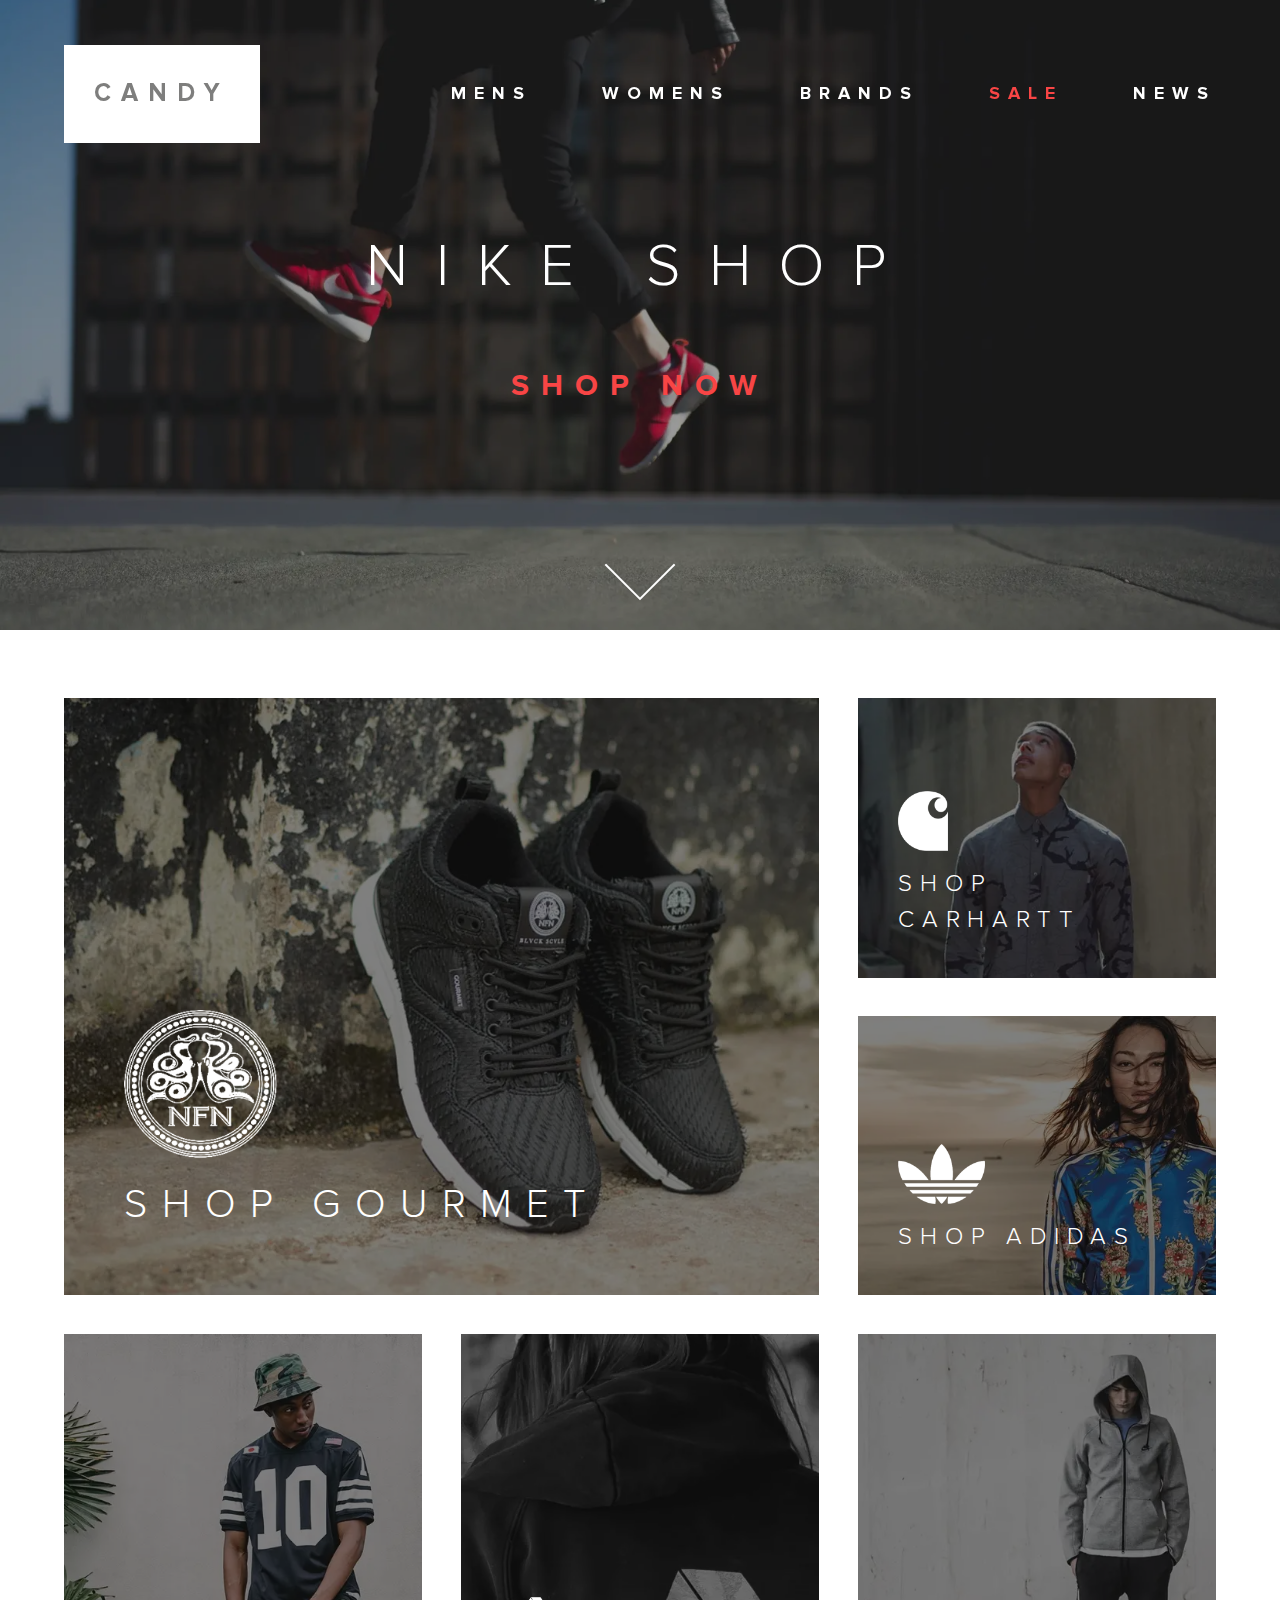
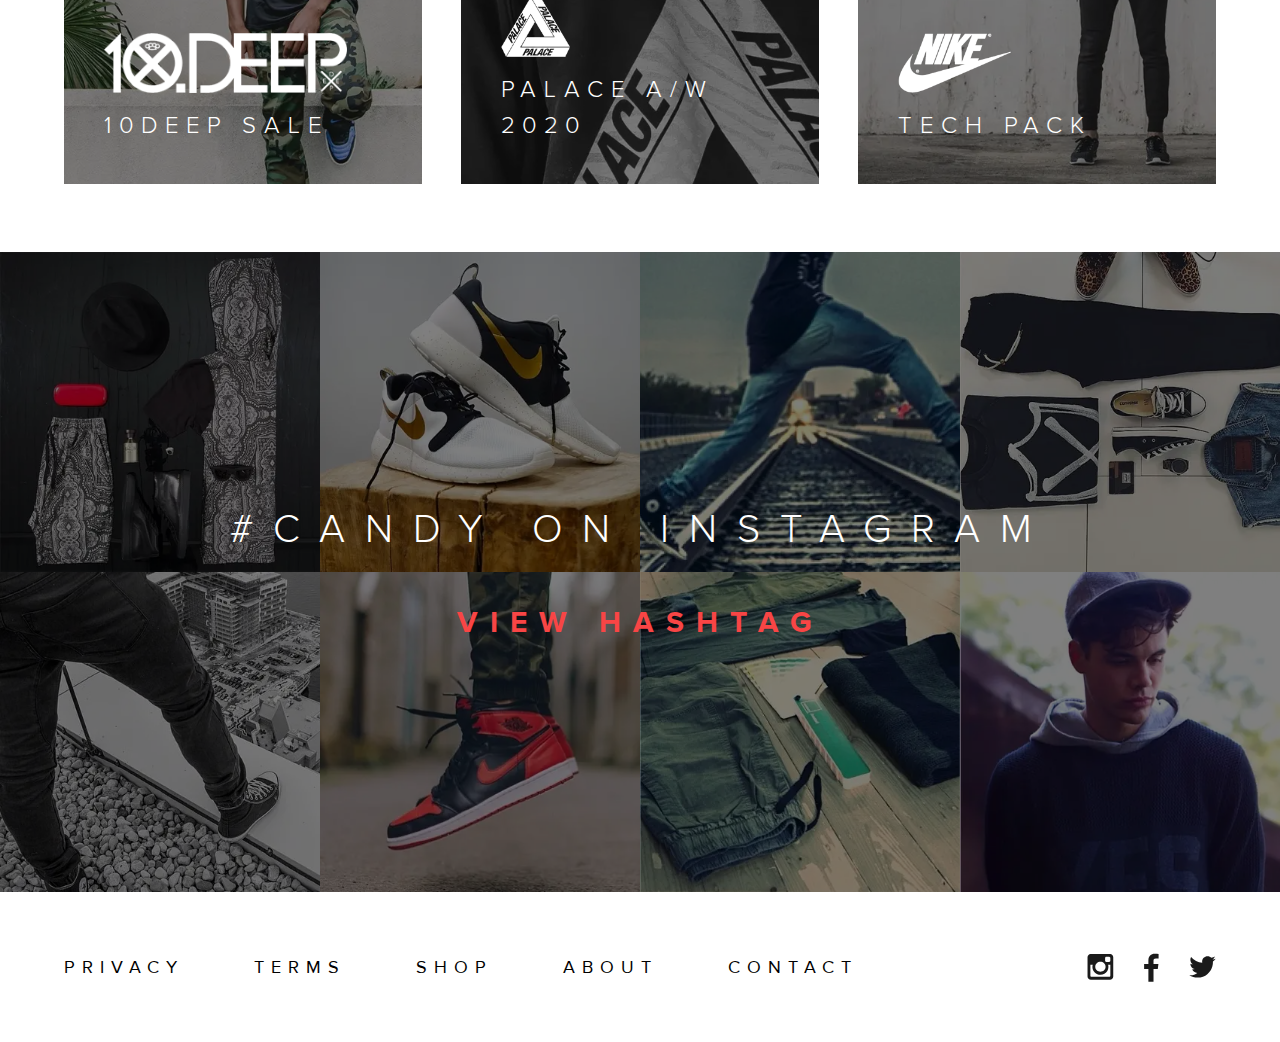
==== commit 12d16752: "мелочи" ====
--- a/Candy/index.html
+++ b/Candy/index.html
@@ -95,7 +95,7 @@
             <div class='links__img _img'><picture><source srcset="img/links/links5.webp" type="image/webp"><img src="img/links/links5.jpg" alt=""></picture></div>             <div class="links__wrap">               <picture><source srcset="img/links/link5logo.webp" type="image/webp"><img class="links__logo" src="img/links/link5logo.png" alt=""></picture>-              <h3 class="links__title">PALACE A/W 2014</h3>+              <h3 class="links__title">PALACE A/W 2020</h3>             </div>           </a>         </li>--- a/Candy/css/style.min.css
+++ b/Candy/css/style.min.css
@@ -1 +1 @@
-@font-face{font-family:Proxima;src:url(../fonts/light.woff2) format("woff2"),url(../fonts/light.woff) format("woff"),url(../fonts/light.ttf) format("truetype");font-weight:300}@font-face{font-family:Proxima;src:url(../fonts/bold.woff2) format("woff2"),url(../fonts/bold.woff) format("woff"),url(../fonts/bold.ttf) format("truetype");font-weight:700}@font-face{font-family:Proxima;src:url(../fonts/regular.woff2) format("woff2"),url(../fonts/regular.woff) format("woff"),url(../fonts/regular.ttf) format("truetype");font-weight:400}body{font-family:Proxima,sans-serif;color:#fff;text-transform:uppercase}*{padding:0;margin:0;border:0}*,::after,::before{-webkit-box-sizing:border-box;box-sizing:border-box}body,html{height:100%;width:100%;font-size:100%;line-height:1.5;-ms-text-size-adjust:100%;-moz-text-size-adjust:100%;-webkit-text-size-adjust:100%;font-size:14px;min-width:320px}aside,footer,header,main,nav{display:block}h1,h2,h3,h4,h5,h6{font-size:inherit;font-weight:inherit}hr{height:0;overflow:visible}pre{font-family:monospace,monospace;font-size:1em}abbr[title]{text-decoration:underline;-webkit-text-decoration:underline dotted;text-decoration:underline dotted}b,strong{font-weight:bolder}code,kbd,samp{font-family:monospace,monospace;font-size:1em}small{font-size:80%}sub,sup{font-size:75%;line-height:0;position:relative;vertical-align:baseline}sub{bottom:-.25em}sup{top:-.5em}button,input,optgroup,select,textarea{font-family:inherit;font-size:100%;line-height:1}input::-ms-clear{display:none}button,input{overflow:visible;color:inherit}button,select{text-transform:none}[type=button],[type=reset],[type=submit],button{-webkit-appearance:button}[type=button]::-moz-focus-inner,[type=reset]::-moz-focus-inner,[type=submit]::-moz-focus-inner,button::-moz-focus-inner{border:0;padding:0}[type=button]:-moz-focusring,[type=reset]:-moz-focusring,[type=submit]:-moz-focusring,button:-moz-focusring{outline:1px dotted ButtonText}legend{color:inherit;display:table;max-width:100%;white-space:normal}progress{vertical-align:baseline}textarea{overflow:auto}[type=number]::-webkit-inner-spin-button,[type=number]::-webkit-outer-spin-button{display:none}[type=search]{-webkit-appearance:textfield;outline-offset:-2px}[type=search]::-webkit-search-decoration{-webkit-appearance:none}::-webkit-file-upload-button{-webkit-appearance:button;font:inherit}details{display:block}summary{display:list-item}template{display:none}[hidden]{display:none}ol,ul{list-style:none}button{background:0 0;cursor:pointer}input::-webkit-input-placeholder{color:inherit}input::-moz-placeholder{color:inherit}input:-ms-input-placeholder{color:inherit}input::-ms-input-placeholder{color:inherit}input::placeholder{color:inherit}a{background-color:transparent;text-decoration:none;text-align:center;color:inherit;display:inline-block;vertical-align:top}img{max-width:100%;height:auto;vertical-align:top}._img{overflow:hidden;position:relative}._img img{width:100%;height:100%;-o-object-fit:cover;object-fit:cover;position:absolute;top:0;left:0}input[type=checkbox]+label,input[type=radio]+label{cursor:pointer;position:relative;display:-webkit-box;display:-ms-flexbox;display:flex;-webkit-box-align:center;-ms-flex-align:center;align-items:center}input[type=checkbox]+label::after,input[type=checkbox]+label::before,input[type=radio]+label::after,input[type=radio]+label::before{content:''}input[type=checkbox]+label::after,input[type=radio]+label::after{position:absolute;display:none}input[type=checkbox]:checked+label::after,input[type=radio]:checked+label::after{display:block}input[type=radio]+label::after,input[type=radio]+label::before{border-radius:50%}.lock{overflow:hidden}._container{-webkit-box-sizing:content-box;box-sizing:content-box;padding:0 5%;margin:0 auto;max-width:1500px}.burger{position:relative;z-index:50;display:none;overflow:hidden;width:40px;height:30px}.burger::after,.burger::before{content:'';-webkit-transform-origin:right;-ms-transform-origin:right;transform-origin:right}.burger span,.burger::after,.burger::before{position:absolute;right:0;height:2px;width:100%;background-color:#fff;-webkit-transition:-webkit-transform .5s;transition:-webkit-transform .5s;-o-transition:transform .5s;transition:transform .5s;transition:transform .5s,-webkit-transform .5s}.burger span{top:50%;-webkit-transform:translateY(-1px);-ms-transform:translateY(-1px);transform:translateY(-1px)}.burger::before{top:0}.burger::after{bottom:0}.burger._active span{-webkit-transform:translateX(101%);-ms-transform:translateX(101%);transform:translateX(101%)}.burger._active::before{-webkit-transform:rotate(-45deg);-ms-transform:rotate(-45deg);transform:rotate(-45deg)}.burger._active::after{-webkit-transform:rotate(45deg);-ms-transform:rotate(45deg);transform:rotate(45deg)}.menu__list{display:-webkit-box;display:-ms-flexbox;display:flex}:root{--swiper-theme-color:#007aff}._sC{position:relative;overflow:hidden;padding:0;z-index:1}.swiper-container-vertical>._sW{-webkit-box-orient:vertical;-webkit-box-direction:normal;-ms-flex-direction:column;flex-direction:column}._sW{position:relative;width:100%;height:100%;z-index:1;display:-webkit-box;display:-ms-flexbox;display:flex;-webkit-transition-property:-webkit-transform;transition-property:-webkit-transform;-o-transition-property:transform;transition-property:transform;transition-property:transform,-webkit-transform;-webkit-box-sizing:content-box;box-sizing:content-box}._sW,.swiper-container-android .swiper-slide{-webkit-transform:translate3d(0,0,0);transform:translate3d(0,0,0)}.swiper-container-multirow>._sW{-ms-flex-wrap:wrap;flex-wrap:wrap}.swiper-container-multirow-column>._sW{-ms-flex-wrap:wrap;flex-wrap:wrap;-webkit-box-orient:vertical;-webkit-box-direction:normal;-ms-flex-direction:column;flex-direction:column}.swiper-container-free-mode>._sW{-webkit-transition-timing-function:ease-out;-o-transition-timing-function:ease-out;transition-timing-function:ease-out;margin:0 auto}._sS{-ms-flex-negative:0;flex-shrink:0;width:100%;position:relative;-webkit-transition-property:-webkit-transform;transition-property:-webkit-transform;-o-transition-property:transform;transition-property:transform;transition-property:transform,-webkit-transform}.swiper-slide-invisible-blank{visibility:hidden}.swiper-container-autoheight,.swiper-container-autoheight ._sS{height:auto}.swiper-container-autoheight ._sW{-webkit-box-align:start;-ms-flex-align:start;align-items:flex-start;-webkit-transition-property:height,-webkit-transform;transition-property:height,-webkit-transform;-o-transition-property:transform,height;transition-property:transform,height;transition-property:transform,height,-webkit-transform}.swiper-container-3d{-webkit-perspective:1200px;perspective:1200px}.swiper-container-3d .swiper-cube-shadow,.swiper-container-3d .swiper-slide,.swiper-container-3d .swiper-slide-shadow-bottom,.swiper-container-3d .swiper-slide-shadow-left,.swiper-container-3d .swiper-slide-shadow-right,.swiper-container-3d .swiper-slide-shadow-top,.swiper-container-3d .swiper-wrapper{-webkit-transform-style:preserve-3d;transform-style:preserve-3d}.swiper-container-3d .swiper-slide-shadow-bottom,.swiper-container-3d .swiper-slide-shadow-left,.swiper-container-3d .swiper-slide-shadow-right,.swiper-container-3d .swiper-slide-shadow-top{position:absolute;left:0;top:0;width:100%;height:100%;pointer-events:none;z-index:10}.swiper-container-3d .swiper-slide-shadow-left{background-image:-webkit-gradient(linear,right top,left top,from(rgba(0,0,0,.5)),to(rgba(0,0,0,0)));background-image:-o-linear-gradient(right,rgba(0,0,0,.5),rgba(0,0,0,0));background-image:linear-gradient(to left,rgba(0,0,0,.5),rgba(0,0,0,0))}.swiper-container-3d .swiper-slide-shadow-right{background-image:-webkit-gradient(linear,left top,right top,from(rgba(0,0,0,.5)),to(rgba(0,0,0,0)));background-image:-o-linear-gradient(left,rgba(0,0,0,.5),rgba(0,0,0,0));background-image:linear-gradient(to right,rgba(0,0,0,.5),rgba(0,0,0,0))}.swiper-container-3d .swiper-slide-shadow-top{background-image:-webkit-gradient(linear,left bottom,left top,from(rgba(0,0,0,.5)),to(rgba(0,0,0,0)));background-image:-o-linear-gradient(bottom,rgba(0,0,0,.5),rgba(0,0,0,0));background-image:linear-gradient(to top,rgba(0,0,0,.5),rgba(0,0,0,0))}.swiper-container-3d .swiper-slide-shadow-bottom{background-image:-webkit-gradient(linear,left top,left bottom,from(rgba(0,0,0,.5)),to(rgba(0,0,0,0)));background-image:-o-linear-gradient(top,rgba(0,0,0,.5),rgba(0,0,0,0));background-image:linear-gradient(to bottom,rgba(0,0,0,.5),rgba(0,0,0,0))}.swiper-container-css-mode>._sW{overflow:auto;scrollbar-width:none;-ms-overflow-style:none}.swiper-container-css-mode>.swiper-wrapper::-webkit-scrollbar{display:none}.swiper-container-css-mode>._sW>._sS{scroll-snap-align:start start}.swiper-container-horizontal.swiper-container-css-mode>._sW{-ms-scroll-snap-type:x mandatory;scroll-snap-type:x mandatory}.swiper-container-vertical.swiper-container-css-mode>._sW{-ms-scroll-snap-type:y mandatory;scroll-snap-type:y mandatory}:root{--swiper-navigation-size:44px}.swiper-pagination{position:absolute;text-align:center;-webkit-transition:.3s opacity;-o-transition:.3s opacity;transition:.3s opacity;-webkit-transform:translate3d(0,0,0);transform:translate3d(0,0,0);z-index:10}.swiper-pagination.swiper-pagination-hidden{opacity:0}.swiper-container-horizontal>.swiper-pagination-bullets,.swiper-pagination-custom,.swiper-pagination-fraction{bottom:10px;left:0;width:100%}.swiper-pagination-bullets-dynamic{overflow:hidden;font-size:0}.swiper-pagination-bullets-dynamic .swiper-pagination-bullet{-webkit-transform:scale(.33);-ms-transform:scale(.33);transform:scale(.33);position:relative}.swiper-pagination-bullets-dynamic .swiper-pagination-bullet-active{-webkit-transform:scale(1);-ms-transform:scale(1);transform:scale(1)}.swiper-pagination-bullets-dynamic .swiper-pagination-bullet-active-main{-webkit-transform:scale(1);-ms-transform:scale(1);transform:scale(1)}.swiper-pagination-bullets-dynamic .swiper-pagination-bullet-active-prev{-webkit-transform:scale(.66);-ms-transform:scale(.66);transform:scale(.66)}.swiper-pagination-bullets-dynamic .swiper-pagination-bullet-active-prev-prev{-webkit-transform:scale(.33);-ms-transform:scale(.33);transform:scale(.33)}.swiper-pagination-bullets-dynamic .swiper-pagination-bullet-active-next{-webkit-transform:scale(.66);-ms-transform:scale(.66);transform:scale(.66)}.swiper-pagination-bullets-dynamic .swiper-pagination-bullet-active-next-next{-webkit-transform:scale(.33);-ms-transform:scale(.33);transform:scale(.33)}.swiper-pagination-bullet{width:8px;height:8px;display:inline-block;border-radius:100%;background:#000;opacity:.2}button.swiper-pagination-bullet{border:none;margin:0;padding:0;-webkit-box-shadow:none;box-shadow:none;-webkit-appearance:none;-moz-appearance:none;appearance:none}.swiper-pagination-clickable .swiper-pagination-bullet{cursor:pointer}.swiper-pagination-bullet-active{opacity:1;background:var(--swiper-pagination-color,var(--swiper-theme-color))}.swiper-container-vertical>.swiper-pagination-bullets{right:10px;top:50%;-webkit-transform:translate3d(0,-50%,0);transform:translate3d(0,-50%,0)}.swiper-container-vertical>.swiper-pagination-bullets .swiper-pagination-bullet{margin:6px 0;display:block}.swiper-container-vertical>.swiper-pagination-bullets.swiper-pagination-bullets-dynamic{top:50%;-webkit-transform:translateY(-50%);-ms-transform:translateY(-50%);transform:translateY(-50%);width:8px}.swiper-container-vertical>.swiper-pagination-bullets.swiper-pagination-bullets-dynamic .swiper-pagination-bullet{display:inline-block;-webkit-transition:.2s top,.2s -webkit-transform;transition:.2s top,.2s -webkit-transform;-o-transition:.2s transform,.2s top;transition:.2s transform,.2s top;transition:.2s transform,.2s top,.2s -webkit-transform}.swiper-container-horizontal>.swiper-pagination-bullets .swiper-pagination-bullet{margin:0 4px}.swiper-container-horizontal>.swiper-pagination-bullets.swiper-pagination-bullets-dynamic{left:50%;-webkit-transform:translateX(-50%);-ms-transform:translateX(-50%);transform:translateX(-50%);white-space:nowrap}.swiper-container-horizontal>.swiper-pagination-bullets.swiper-pagination-bullets-dynamic .swiper-pagination-bullet{-webkit-transition:.2s left,.2s -webkit-transform;transition:.2s left,.2s -webkit-transform;-o-transition:.2s transform,.2s left;transition:.2s transform,.2s left;transition:.2s transform,.2s left,.2s -webkit-transform}.swiper-container-horizontal.swiper-container-rtl>.swiper-pagination-bullets-dynamic .swiper-pagination-bullet{-webkit-transition:.2s right,.2s -webkit-transform;transition:.2s right,.2s -webkit-transform;-o-transition:.2s transform,.2s right;transition:.2s transform,.2s right;transition:.2s transform,.2s right,.2s -webkit-transform}.swiper-pagination-progressbar{background:rgba(0,0,0,.25);position:absolute}.swiper-pagination-progressbar .swiper-pagination-progressbar-fill{background:var(--swiper-pagination-color,var(--swiper-theme-color));position:absolute;left:0;top:0;width:100%;height:100%;-webkit-transform:scale(0);-ms-transform:scale(0);transform:scale(0);-webkit-transform-origin:left top;-ms-transform-origin:left top;transform-origin:left top}.swiper-container-rtl .swiper-pagination-progressbar .swiper-pagination-progressbar-fill{-webkit-transform-origin:right top;-ms-transform-origin:right top;transform-origin:right top}.swiper-container-horizontal>.swiper-pagination-progressbar,.swiper-container-vertical>.swiper-pagination-progressbar.swiper-pagination-progressbar-opposite{width:100%;height:4px;left:0;top:0}.swiper-container-horizontal>.swiper-pagination-progressbar.swiper-pagination-progressbar-opposite,.swiper-container-vertical>.swiper-pagination-progressbar{width:4px;height:100%;left:0;top:0}.swiper-pagination-white{--swiper-pagination-color:#ffffff}.swiper-pagination-black{--swiper-pagination-color:#000000}.swiper-pagination-lock{display:none}.swiper-scrollbar{border-radius:10px;position:relative;-ms-touch-action:none;background:rgba(0,0,0,.1)}.swiper-container-horizontal>.swiper-scrollbar{position:absolute;left:1%;bottom:3px;z-index:50;height:5px;width:98%}.swiper-container-vertical>.swiper-scrollbar{position:absolute;right:3px;top:1%;z-index:50;width:5px;height:98%}.swiper-scrollbar-drag{height:100%;width:100%;position:relative;background:rgba(0,0,0,.5);border-radius:10px;left:0;top:0}.swiper-scrollbar-cursor-drag{cursor:move}.swiper-scrollbar-lock{display:none}.swiper-zoom-container{width:100%;height:100%;display:-webkit-box;display:-ms-flexbox;display:flex;-webkit-box-pack:center;-ms-flex-pack:center;justify-content:center;-webkit-box-align:center;-ms-flex-align:center;align-items:center;text-align:center}.swiper-zoom-container>canvas,.swiper-zoom-container>img,.swiper-zoom-container>svg{max-width:100%;max-height:100%;-o-object-fit:contain;object-fit:contain}.swiper-slide-zoomed{cursor:move}.swiper-lazy-preloader{width:42px;height:42px;position:absolute;left:50%;top:50%;margin-left:-21px;margin-top:-21px;z-index:10;-webkit-transform-origin:50%;-ms-transform-origin:50%;transform-origin:50%;-webkit-animation:swiper-preloader-spin 1s infinite linear;animation:swiper-preloader-spin 1s infinite linear;-webkit-box-sizing:border-box;box-sizing:border-box;border:4px solid var(--swiper-preloader-color,var(--swiper-theme-color));border-radius:50%;border-top-color:transparent}.swiper-lazy-preloader-white{--swiper-preloader-color:#fff}.swiper-lazy-preloader-black{--swiper-preloader-color:#000}@-webkit-keyframes swiper-preloader-spin{100%{-webkit-transform:rotate(360deg);transform:rotate(360deg)}}@keyframes swiper-preloader-spin{100%{-webkit-transform:rotate(360deg);transform:rotate(360deg)}}._sC .swiper-notification{position:absolute;left:0;top:0;pointer-events:none;opacity:0;z-index:-1000}.swiper-container-fade.swiper-container-free-mode ._sS{-webkit-transition-timing-function:ease-out;-o-transition-timing-function:ease-out;transition-timing-function:ease-out}.swiper-container-fade ._sS{pointer-events:none;-webkit-transition-property:opacity;-o-transition-property:opacity;transition-property:opacity}.swiper-container-fade ._sS ._sS{pointer-events:none}.swiper-container-fade .swiper-slide-active,.swiper-container-fade .swiper-slide-active .swiper-slide-active{pointer-events:auto}.swiper-container-cube{overflow:visible}.swiper-container-cube ._sS{pointer-events:none;-webkit-backface-visibility:hidden;backface-visibility:hidden;z-index:1;visibility:hidden;-webkit-transform-origin:0 0;-ms-transform-origin:0 0;transform-origin:0 0;width:100%;height:100%}.swiper-container-cube ._sS ._sS{pointer-events:none}.swiper-container-cube.swiper-container-rtl ._sS{-webkit-transform-origin:100% 0;-ms-transform-origin:100% 0;transform-origin:100% 0}.swiper-container-cube .swiper-slide-active,.swiper-container-cube .swiper-slide-active .swiper-slide-active{pointer-events:auto}.swiper-container-cube .swiper-slide-active,.swiper-container-cube .swiper-slide-next,.swiper-container-cube .swiper-slide-next+._sS,.swiper-container-cube .swiper-slide-prev{pointer-events:auto;visibility:visible}.swiper-container-cube .swiper-slide-shadow-bottom,.swiper-container-cube .swiper-slide-shadow-left,.swiper-container-cube .swiper-slide-shadow-right,.swiper-container-cube .swiper-slide-shadow-top{z-index:0;-webkit-backface-visibility:hidden;backface-visibility:hidden}.swiper-container-cube .swiper-cube-shadow{position:absolute;left:0;bottom:0;width:100%;height:100%;background:#000;opacity:.6;-webkit-filter:blur(50px);filter:blur(50px);z-index:0}.swiper-container-flip{overflow:visible}.swiper-container-flip ._sS{pointer-events:none;-webkit-backface-visibility:hidden;backface-visibility:hidden;z-index:1}.swiper-container-flip ._sS ._sS{pointer-events:none}.swiper-container-flip .swiper-slide-active,.swiper-container-flip .swiper-slide-active .swiper-slide-active{pointer-events:auto}.swiper-container-flip .swiper-slide-shadow-bottom,.swiper-container-flip .swiper-slide-shadow-left,.swiper-container-flip .swiper-slide-shadow-right,.swiper-container-flip .swiper-slide-shadow-top{z-index:0;-webkit-backface-visibility:hidden;backface-visibility:hidden}.header{position:relative;height:70vh}.header__body{position:absolute;top:0;left:0;right:0;z-index:2;padding-top:45px}.header__container{display:-webkit-box;display:-ms-flexbox;display:flex;-webkit-box-pack:justify;-ms-flex-pack:justify;justify-content:space-between;-webkit-box-align:center;-ms-flex-align:center;align-items:center}.slider{height:100%}.slider__slide{position:relative}.slider__bg{height:100%}.slider__wrap{position:absolute;top:0;bottom:0;left:0;right:0;padding:3%;display:-webkit-box;display:-ms-flexbox;display:flex;background-color:rgba(0,0,0,.4);-webkit-box-orient:vertical;-webkit-box-direction:normal;-ms-flex-direction:column;flex-direction:column;-webkit-box-pack:center;-ms-flex-pack:center;justify-content:center;-webkit-box-align:center;-ms-flex-align:center;align-items:center;text-align:center}.slider__title{font-size:60px;font-weight:300;letter-spacing:28px;margin-bottom:50px}.slider__link{color:#f84545;font-size:30px;font-weight:700;letter-spacing:12px}.logo{background-color:#fff;color:#7e7e7d;font-size:25px;font-weight:700;padding:30px;text-transform:uppercase;letter-spacing:10px}.menu__item{font-size:18px;text-transform:uppercase;letter-spacing:8px;margin-left:70px;font-weight:700}.menu__item_r{color:#f84545}.slider__btn{width:50px;height:50px;border-bottom:2px solid #fff;border-left:2px solid #fff;position:absolute;bottom:40px;left:50%;z-index:50;outline:0;-webkit-transform:translateX(-50%) rotate(-45deg);-ms-transform:translateX(-50%) rotate(-45deg);transform:translateX(-50%) rotate(-45deg)}.links__list{padding-top:calc(3vw + 30px);padding-bottom:calc(3vw + 30px);display:grid;grid-template-columns:repeat(3,1fr);gap:3vw}.links__item{height:100%;width:100%;position:relative}.links__img{height:100%}.links__img img{position:relative}.links__wrap{position:absolute;top:0;bottom:0;left:0;right:0;display:-webkit-box;display:-ms-flexbox;display:flex;-webkit-box-orient:vertical;-webkit-box-direction:normal;-ms-flex-direction:column;flex-direction:column;-webkit-box-pack:end;-ms-flex-pack:end;justify-content:flex-end;text-align:left;padding:40px;background-color:rgba(0,0,0,.5)}.links__wrap:hover{background-color:rgba(0,0,0,.3)}.links__logo{max-height:100px}.links__title{letter-spacing:16px;font-size:40px;font-weight:300;margin-top:30px}.inst{position:relative}.inst__body{position:absolute;top:0;bottom:0;left:0;right:0;display:-webkit-box;display:-ms-flexbox;display:flex;-webkit-box-orient:vertical;-webkit-box-direction:normal;-ms-flex-direction:column;flex-direction:column;-webkit-box-align:center;-ms-flex-align:center;align-items:center;-webkit-box-pack:center;-ms-flex-pack:center;justify-content:center;text-align:center;background-color:rgba(0,0,0,.5);padding:3vw}.inst__title{font-size:50px;letter-spacing:30px;margin-bottom:40px;font-weight:300}.inst__link{color:#f84545;letter-spacing:12px;font-size:30px;font-weight:700}.inst__bg{display:-webkit-box;display:-ms-flexbox;display:flex;-ms-flex-wrap:wrap;flex-wrap:wrap}.inst__img{-webkit-box-flex:0;-ms-flex:0 1 25%;flex:0 1 25%;padding-top:25%}.footer{color:#000;display:-webkit-box;display:-ms-flexbox;display:flex;-webkit-box-pack:justify;-ms-flex-pack:justify;justify-content:space-between;height:150px;-webkit-box-align:center;-ms-flex-align:center;align-items:center}.footer__menu{display:-webkit-box;display:-ms-flexbox;display:flex;-webkit-box-pack:center;-ms-flex-pack:center;justify-content:center;margin:0 -35px}.footer__link{font-size:18px;letter-spacing:7px;margin:0 35px}.footer__social{display:-webkit-box;display:-ms-flexbox;display:flex;-webkit-box-align:center;-ms-flex-align:center;align-items:center;margin:0 -15px}.footer__social-link{margin:0 15px}@media (min-width:767px){.links__column_b{grid-area:1/1/3/3}.links__column_b .links__wrap{padding:60px}.links__column_b .links__title{font-size:60px;letter-spacing:24px}.links__column_b .links__logo{max-height:200px}a{-webkit-transition:-webkit-transform .1s;transition:-webkit-transform .1s;-o-transition:transform .1s;transition:transform .1s;transition:transform .1s,-webkit-transform .1s}a:focus,a:hover{-webkit-transform:scale(1.05);-ms-transform:scale(1.05);transform:scale(1.05)}}@media (max-width:1500px){.links__logo{max-height:60px}.links__title{letter-spacing:8px;font-size:24px;margin-top:15px}.inst__title{font-size:40px;letter-spacing:20px}}@media (max-width:1200px){.slider__title{font-size:40px;letter-spacing:16px;margin-bottom:20px;margin-top:50px}.slider__link{font-size:20px;letter-spacing:6px}.logo{font-size:18px;letter-spacing:5px;padding:20px}.menu__item{margin-left:35px;font-size:16px;letter-spacing:4px}.links__wrap{-webkit-box-pack:center;-ms-flex-pack:center;justify-content:center;-webkit-box-align:center;-ms-flex-align:center;align-items:center;text-align:center;padding:20px}.footer{height:100px}.footer__menu{margin:0 -20px}.footer__link{margin:0 20px;letter-spacing:5px}}@media (max-width:1024px){.inst__title{font-size:34px;letter-spacing:10px;margin-bottom:25px}.inst__link{font-size:24px;letter-spacing:8px}}@media (max-width:1000px){.links__title{letter-spacing:5px;font-size:20px;margin-top:10px}}@media (max-width:950px){.footer__menu{margin:0 -15px}.footer__link{margin:0 15px;letter-spacing:2px}}@media (max-width:767px){.burger{display:block}.menu{position:absolute;top:0;left:0;width:100%;height:100vh;background-color:rgba(0,0,0,.9);opacity:0;visibility:hidden;-webkit-transition:all .5s;-o-transition:all .5s;transition:all .5s;overflow:auto}.menu__list{-webkit-box-orient:vertical;-webkit-box-direction:normal;-ms-flex-direction:column;flex-direction:column;padding-top:50px;-webkit-transition:-webkit-transform .5s;transition:-webkit-transform .5s;-o-transition:transform .5s;transition:transform .5s;transition:transform .5s,-webkit-transform .5s;-webkit-transform:translateY(-101%);-ms-transform:translateY(-101%);transform:translateY(-101%)}.menu__item{margin:0;padding:20px;font-size:20px;width:100%}.menu._active{opacity:1;visibility:visible}.menu._active .menu__list{-webkit-transform:translateY(0);-ms-transform:translateY(0);transform:translateY(0)}.header__body{padding:10px 0;background-color:#000;position:relative}.slider{height:calc(100% - 60px)}.slider__wrap{padding:3%}.slider__title{margin-top:0;font-size:26px;letter-spacing:10px}.slider__link{font-size:15;letter-spacing:5px}.logo{padding:10px;font-size:14px;letter-spacing:2px}.slider__btn{width:30px;height:30px}.links__list{grid-template-columns:1fr}.links__item{height:250px}.inst__title{font-size:20px;margin-bottom:10px;letter-spacing:6px}.inst__link{font-size:16px;letter-spacing:6px}.inst__img{-webkit-box-flex:0;-ms-flex:0 1 33.333%;flex:0 1 33.333%;padding-top:33.333%}.inst__img:nth-child(n+7){display:none}.footer{-webkit-box-orient:vertical;-webkit-box-direction:normal;-ms-flex-direction:column;flex-direction:column;padding-top:30px;padding-bottom:30px;height:auto}.footer__menu{-ms-flex-wrap:wrap;flex-wrap:wrap;line-height:2;margin-bottom:20px}}@media (min-width:767px) and (max-width:1500px){.links__column_b .links__title{letter-spacing:15px;font-size:40px}.links__column_b .links__logo{max-height:150px}}@media (min-width:767px) and (max-width:1000px){.links__column_b .links__title{letter-spacing:10px;font-size:30px}}+@font-face{font-family:Proxima;src:url(../fonts/light.woff2) format("woff2"),url(../fonts/light.woff) format("woff"),url(../fonts/light.ttf) format("truetype");font-weight:300}@font-face{font-family:Proxima;src:url(../fonts/bold.woff2) format("woff2"),url(../fonts/bold.woff) format("woff"),url(../fonts/bold.ttf) format("truetype");font-weight:700}@font-face{font-family:Proxima;src:url(../fonts/regular.woff2) format("woff2"),url(../fonts/regular.woff) format("woff"),url(../fonts/regular.ttf) format("truetype");font-weight:400}body{font-family:Proxima,sans-serif;color:#fff;text-transform:uppercase}*{padding:0;margin:0;border:0}*,::after,::before{-webkit-box-sizing:border-box;box-sizing:border-box}body,html{height:100%;width:100%;font-size:100%;line-height:1.5;-ms-text-size-adjust:100%;-moz-text-size-adjust:100%;-webkit-text-size-adjust:100%;font-size:14px;min-width:320px}aside,footer,header,main,nav{display:block}h1,h2,h3,h4,h5,h6{font-size:inherit;font-weight:inherit}hr{height:0;overflow:visible}pre{font-family:monospace,monospace;font-size:1em}abbr[title]{text-decoration:underline;-webkit-text-decoration:underline dotted;text-decoration:underline dotted}b,strong{font-weight:bolder}code,kbd,samp{font-family:monospace,monospace;font-size:1em}small{font-size:80%}sub,sup{font-size:75%;line-height:0;position:relative;vertical-align:baseline}sub{bottom:-.25em}sup{top:-.5em}button,input,optgroup,select,textarea{font-family:inherit;font-size:100%;line-height:1}input::-ms-clear{display:none}button,input{overflow:visible;color:inherit}button,select{text-transform:none}[type=button],[type=reset],[type=submit],button{-webkit-appearance:button}[type=button]::-moz-focus-inner,[type=reset]::-moz-focus-inner,[type=submit]::-moz-focus-inner,button::-moz-focus-inner{border:0;padding:0}[type=button]:-moz-focusring,[type=reset]:-moz-focusring,[type=submit]:-moz-focusring,button:-moz-focusring{outline:1px dotted ButtonText}legend{color:inherit;display:table;max-width:100%;white-space:normal}progress{vertical-align:baseline}textarea{overflow:auto}[type=number]::-webkit-inner-spin-button,[type=number]::-webkit-outer-spin-button{display:none}[type=search]{-webkit-appearance:textfield;outline-offset:-2px}[type=search]::-webkit-search-decoration{-webkit-appearance:none}::-webkit-file-upload-button{-webkit-appearance:button;font:inherit}details{display:block}summary{display:list-item}template{display:none}[hidden]{display:none}ol,ul{list-style:none}button{background:0 0;cursor:pointer}input::-webkit-input-placeholder{color:inherit}input::-moz-placeholder{color:inherit}input:-ms-input-placeholder{color:inherit}input::-ms-input-placeholder{color:inherit}input::placeholder{color:inherit}a{background-color:transparent;text-decoration:none;text-align:center;color:inherit;display:inline-block;vertical-align:top}img{max-width:100%;height:auto;vertical-align:top}._img{overflow:hidden;position:relative}._img img{width:100%;height:100%;-o-object-fit:cover;object-fit:cover;position:absolute;top:0;left:0}input[type=checkbox]+label,input[type=radio]+label{cursor:pointer;position:relative;display:-webkit-box;display:-ms-flexbox;display:flex;-webkit-box-align:center;-ms-flex-align:center;align-items:center}input[type=checkbox]+label::after,input[type=checkbox]+label::before,input[type=radio]+label::after,input[type=radio]+label::before{content:''}input[type=checkbox]+label::after,input[type=radio]+label::after{position:absolute;display:none}input[type=checkbox]:checked+label::after,input[type=radio]:checked+label::after{display:block}input[type=radio]+label::after,input[type=radio]+label::before{border-radius:50%}.lock{overflow:hidden}._container{-webkit-box-sizing:content-box;box-sizing:content-box;padding:0 5%;margin:0 auto;max-width:1500px}.burger{position:relative;z-index:50;display:none;overflow:hidden;width:40px;height:30px}.burger::after,.burger::before{content:'';-webkit-transform-origin:right;-ms-transform-origin:right;transform-origin:right}.burger span,.burger::after,.burger::before{position:absolute;right:0;height:2px;width:100%;background-color:#fff;-webkit-transition:-webkit-transform .5s;transition:-webkit-transform .5s;-o-transition:transform .5s;transition:transform .5s;transition:transform .5s,-webkit-transform .5s}.burger span{top:50%;-webkit-transform:translateY(-1px);-ms-transform:translateY(-1px);transform:translateY(-1px)}.burger::before{top:0}.burger::after{bottom:0}.burger._active span{-webkit-transform:translateX(101%);-ms-transform:translateX(101%);transform:translateX(101%)}.burger._active::before{-webkit-transform:rotate(-45deg);-ms-transform:rotate(-45deg);transform:rotate(-45deg)}.burger._active::after{-webkit-transform:rotate(45deg);-ms-transform:rotate(45deg);transform:rotate(45deg)}.menu__list{display:-webkit-box;display:-ms-flexbox;display:flex}:root{--swiper-theme-color:#007aff}._sC{position:relative;overflow:hidden;padding:0;z-index:1}.swiper-container-vertical>._sW{-webkit-box-orient:vertical;-webkit-box-direction:normal;-ms-flex-direction:column;flex-direction:column}._sW{position:relative;width:100%;height:100%;z-index:1;display:-webkit-box;display:-ms-flexbox;display:flex;-webkit-transition-property:-webkit-transform;transition-property:-webkit-transform;-o-transition-property:transform;transition-property:transform;transition-property:transform,-webkit-transform;-webkit-box-sizing:content-box;box-sizing:content-box}._sW,.swiper-container-android .swiper-slide{-webkit-transform:translate3d(0,0,0);transform:translate3d(0,0,0)}.swiper-container-multirow>._sW{-ms-flex-wrap:wrap;flex-wrap:wrap}.swiper-container-multirow-column>._sW{-ms-flex-wrap:wrap;flex-wrap:wrap;-webkit-box-orient:vertical;-webkit-box-direction:normal;-ms-flex-direction:column;flex-direction:column}.swiper-container-free-mode>._sW{-webkit-transition-timing-function:ease-out;-o-transition-timing-function:ease-out;transition-timing-function:ease-out;margin:0 auto}._sS{-ms-flex-negative:0;flex-shrink:0;width:100%;position:relative;-webkit-transition-property:-webkit-transform;transition-property:-webkit-transform;-o-transition-property:transform;transition-property:transform;transition-property:transform,-webkit-transform}.swiper-slide-invisible-blank{visibility:hidden}.swiper-container-autoheight,.swiper-container-autoheight ._sS{height:auto}.swiper-container-autoheight ._sW{-webkit-box-align:start;-ms-flex-align:start;align-items:flex-start;-webkit-transition-property:height,-webkit-transform;transition-property:height,-webkit-transform;-o-transition-property:transform,height;transition-property:transform,height;transition-property:transform,height,-webkit-transform}.swiper-container-3d{-webkit-perspective:1200px;perspective:1200px}.swiper-container-3d .swiper-cube-shadow,.swiper-container-3d .swiper-slide,.swiper-container-3d .swiper-slide-shadow-bottom,.swiper-container-3d .swiper-slide-shadow-left,.swiper-container-3d .swiper-slide-shadow-right,.swiper-container-3d .swiper-slide-shadow-top,.swiper-container-3d .swiper-wrapper{-webkit-transform-style:preserve-3d;transform-style:preserve-3d}.swiper-container-3d .swiper-slide-shadow-bottom,.swiper-container-3d .swiper-slide-shadow-left,.swiper-container-3d .swiper-slide-shadow-right,.swiper-container-3d .swiper-slide-shadow-top{position:absolute;left:0;top:0;width:100%;height:100%;pointer-events:none;z-index:10}.swiper-container-3d .swiper-slide-shadow-left{background-image:-webkit-gradient(linear,right top,left top,from(rgba(0,0,0,.5)),to(rgba(0,0,0,0)));background-image:-o-linear-gradient(right,rgba(0,0,0,.5),rgba(0,0,0,0));background-image:linear-gradient(to left,rgba(0,0,0,.5),rgba(0,0,0,0))}.swiper-container-3d .swiper-slide-shadow-right{background-image:-webkit-gradient(linear,left top,right top,from(rgba(0,0,0,.5)),to(rgba(0,0,0,0)));background-image:-o-linear-gradient(left,rgba(0,0,0,.5),rgba(0,0,0,0));background-image:linear-gradient(to right,rgba(0,0,0,.5),rgba(0,0,0,0))}.swiper-container-3d .swiper-slide-shadow-top{background-image:-webkit-gradient(linear,left bottom,left top,from(rgba(0,0,0,.5)),to(rgba(0,0,0,0)));background-image:-o-linear-gradient(bottom,rgba(0,0,0,.5),rgba(0,0,0,0));background-image:linear-gradient(to top,rgba(0,0,0,.5),rgba(0,0,0,0))}.swiper-container-3d .swiper-slide-shadow-bottom{background-image:-webkit-gradient(linear,left top,left bottom,from(rgba(0,0,0,.5)),to(rgba(0,0,0,0)));background-image:-o-linear-gradient(top,rgba(0,0,0,.5),rgba(0,0,0,0));background-image:linear-gradient(to bottom,rgba(0,0,0,.5),rgba(0,0,0,0))}.swiper-container-css-mode>._sW{overflow:auto;scrollbar-width:none;-ms-overflow-style:none}.swiper-container-css-mode>.swiper-wrapper::-webkit-scrollbar{display:none}.swiper-container-css-mode>._sW>._sS{scroll-snap-align:start start}.swiper-container-horizontal.swiper-container-css-mode>._sW{-ms-scroll-snap-type:x mandatory;scroll-snap-type:x mandatory}.swiper-container-vertical.swiper-container-css-mode>._sW{-ms-scroll-snap-type:y mandatory;scroll-snap-type:y mandatory}:root{--swiper-navigation-size:44px}.swiper-pagination{position:absolute;text-align:center;-webkit-transition:.3s opacity;-o-transition:.3s opacity;transition:.3s opacity;-webkit-transform:translate3d(0,0,0);transform:translate3d(0,0,0);z-index:10}.swiper-pagination.swiper-pagination-hidden{opacity:0}.swiper-container-horizontal>.swiper-pagination-bullets,.swiper-pagination-custom,.swiper-pagination-fraction{bottom:10px;left:0;width:100%}.swiper-pagination-bullets-dynamic{overflow:hidden;font-size:0}.swiper-pagination-bullets-dynamic .swiper-pagination-bullet{-webkit-transform:scale(.33);-ms-transform:scale(.33);transform:scale(.33);position:relative}.swiper-pagination-bullets-dynamic .swiper-pagination-bullet-active{-webkit-transform:scale(1);-ms-transform:scale(1);transform:scale(1)}.swiper-pagination-bullets-dynamic .swiper-pagination-bullet-active-main{-webkit-transform:scale(1);-ms-transform:scale(1);transform:scale(1)}.swiper-pagination-bullets-dynamic .swiper-pagination-bullet-active-prev{-webkit-transform:scale(.66);-ms-transform:scale(.66);transform:scale(.66)}.swiper-pagination-bullets-dynamic .swiper-pagination-bullet-active-prev-prev{-webkit-transform:scale(.33);-ms-transform:scale(.33);transform:scale(.33)}.swiper-pagination-bullets-dynamic .swiper-pagination-bullet-active-next{-webkit-transform:scale(.66);-ms-transform:scale(.66);transform:scale(.66)}.swiper-pagination-bullets-dynamic .swiper-pagination-bullet-active-next-next{-webkit-transform:scale(.33);-ms-transform:scale(.33);transform:scale(.33)}.swiper-pagination-bullet{width:8px;height:8px;display:inline-block;border-radius:100%;background:#000;opacity:.2}button.swiper-pagination-bullet{border:none;margin:0;padding:0;-webkit-box-shadow:none;box-shadow:none;-webkit-appearance:none;-moz-appearance:none;appearance:none}.swiper-pagination-clickable .swiper-pagination-bullet{cursor:pointer}.swiper-pagination-bullet-active{opacity:1;background:var(--swiper-pagination-color,var(--swiper-theme-color))}.swiper-container-vertical>.swiper-pagination-bullets{right:10px;top:50%;-webkit-transform:translate3d(0,-50%,0);transform:translate3d(0,-50%,0)}.swiper-container-vertical>.swiper-pagination-bullets .swiper-pagination-bullet{margin:6px 0;display:block}.swiper-container-vertical>.swiper-pagination-bullets.swiper-pagination-bullets-dynamic{top:50%;-webkit-transform:translateY(-50%);-ms-transform:translateY(-50%);transform:translateY(-50%);width:8px}.swiper-container-vertical>.swiper-pagination-bullets.swiper-pagination-bullets-dynamic .swiper-pagination-bullet{display:inline-block;-webkit-transition:.2s top,.2s -webkit-transform;transition:.2s top,.2s -webkit-transform;-o-transition:.2s transform,.2s top;transition:.2s transform,.2s top;transition:.2s transform,.2s top,.2s -webkit-transform}.swiper-container-horizontal>.swiper-pagination-bullets .swiper-pagination-bullet{margin:0 4px}.swiper-container-horizontal>.swiper-pagination-bullets.swiper-pagination-bullets-dynamic{left:50%;-webkit-transform:translateX(-50%);-ms-transform:translateX(-50%);transform:translateX(-50%);white-space:nowrap}.swiper-container-horizontal>.swiper-pagination-bullets.swiper-pagination-bullets-dynamic .swiper-pagination-bullet{-webkit-transition:.2s left,.2s -webkit-transform;transition:.2s left,.2s -webkit-transform;-o-transition:.2s transform,.2s left;transition:.2s transform,.2s left;transition:.2s transform,.2s left,.2s -webkit-transform}.swiper-container-horizontal.swiper-container-rtl>.swiper-pagination-bullets-dynamic .swiper-pagination-bullet{-webkit-transition:.2s right,.2s -webkit-transform;transition:.2s right,.2s -webkit-transform;-o-transition:.2s transform,.2s right;transition:.2s transform,.2s right;transition:.2s transform,.2s right,.2s -webkit-transform}.swiper-pagination-progressbar{background:rgba(0,0,0,.25);position:absolute}.swiper-pagination-progressbar .swiper-pagination-progressbar-fill{background:var(--swiper-pagination-color,var(--swiper-theme-color));position:absolute;left:0;top:0;width:100%;height:100%;-webkit-transform:scale(0);-ms-transform:scale(0);transform:scale(0);-webkit-transform-origin:left top;-ms-transform-origin:left top;transform-origin:left top}.swiper-container-rtl .swiper-pagination-progressbar .swiper-pagination-progressbar-fill{-webkit-transform-origin:right top;-ms-transform-origin:right top;transform-origin:right top}.swiper-container-horizontal>.swiper-pagination-progressbar,.swiper-container-vertical>.swiper-pagination-progressbar.swiper-pagination-progressbar-opposite{width:100%;height:4px;left:0;top:0}.swiper-container-horizontal>.swiper-pagination-progressbar.swiper-pagination-progressbar-opposite,.swiper-container-vertical>.swiper-pagination-progressbar{width:4px;height:100%;left:0;top:0}.swiper-pagination-white{--swiper-pagination-color:#ffffff}.swiper-pagination-black{--swiper-pagination-color:#000000}.swiper-pagination-lock{display:none}.swiper-scrollbar{border-radius:10px;position:relative;-ms-touch-action:none;background:rgba(0,0,0,.1)}.swiper-container-horizontal>.swiper-scrollbar{position:absolute;left:1%;bottom:3px;z-index:50;height:5px;width:98%}.swiper-container-vertical>.swiper-scrollbar{position:absolute;right:3px;top:1%;z-index:50;width:5px;height:98%}.swiper-scrollbar-drag{height:100%;width:100%;position:relative;background:rgba(0,0,0,.5);border-radius:10px;left:0;top:0}.swiper-scrollbar-cursor-drag{cursor:move}.swiper-scrollbar-lock{display:none}.swiper-zoom-container{width:100%;height:100%;display:-webkit-box;display:-ms-flexbox;display:flex;-webkit-box-pack:center;-ms-flex-pack:center;justify-content:center;-webkit-box-align:center;-ms-flex-align:center;align-items:center;text-align:center}.swiper-zoom-container>canvas,.swiper-zoom-container>img,.swiper-zoom-container>svg{max-width:100%;max-height:100%;-o-object-fit:contain;object-fit:contain}.swiper-slide-zoomed{cursor:move}.swiper-lazy-preloader{width:42px;height:42px;position:absolute;left:50%;top:50%;margin-left:-21px;margin-top:-21px;z-index:10;-webkit-transform-origin:50%;-ms-transform-origin:50%;transform-origin:50%;-webkit-animation:swiper-preloader-spin 1s infinite linear;animation:swiper-preloader-spin 1s infinite linear;-webkit-box-sizing:border-box;box-sizing:border-box;border:4px solid var(--swiper-preloader-color,var(--swiper-theme-color));border-radius:50%;border-top-color:transparent}.swiper-lazy-preloader-white{--swiper-preloader-color:#fff}.swiper-lazy-preloader-black{--swiper-preloader-color:#000}@-webkit-keyframes swiper-preloader-spin{100%{-webkit-transform:rotate(360deg);transform:rotate(360deg)}}@keyframes swiper-preloader-spin{100%{-webkit-transform:rotate(360deg);transform:rotate(360deg)}}._sC .swiper-notification{position:absolute;left:0;top:0;pointer-events:none;opacity:0;z-index:-1000}.swiper-container-fade.swiper-container-free-mode ._sS{-webkit-transition-timing-function:ease-out;-o-transition-timing-function:ease-out;transition-timing-function:ease-out}.swiper-container-fade ._sS{pointer-events:none;-webkit-transition-property:opacity;-o-transition-property:opacity;transition-property:opacity}.swiper-container-fade ._sS ._sS{pointer-events:none}.swiper-container-fade .swiper-slide-active,.swiper-container-fade .swiper-slide-active .swiper-slide-active{pointer-events:auto}.swiper-container-cube{overflow:visible}.swiper-container-cube ._sS{pointer-events:none;-webkit-backface-visibility:hidden;backface-visibility:hidden;z-index:1;visibility:hidden;-webkit-transform-origin:0 0;-ms-transform-origin:0 0;transform-origin:0 0;width:100%;height:100%}.swiper-container-cube ._sS ._sS{pointer-events:none}.swiper-container-cube.swiper-container-rtl ._sS{-webkit-transform-origin:100% 0;-ms-transform-origin:100% 0;transform-origin:100% 0}.swiper-container-cube .swiper-slide-active,.swiper-container-cube .swiper-slide-active .swiper-slide-active{pointer-events:auto}.swiper-container-cube .swiper-slide-active,.swiper-container-cube .swiper-slide-next,.swiper-container-cube .swiper-slide-next+._sS,.swiper-container-cube .swiper-slide-prev{pointer-events:auto;visibility:visible}.swiper-container-cube .swiper-slide-shadow-bottom,.swiper-container-cube .swiper-slide-shadow-left,.swiper-container-cube .swiper-slide-shadow-right,.swiper-container-cube .swiper-slide-shadow-top{z-index:0;-webkit-backface-visibility:hidden;backface-visibility:hidden}.swiper-container-cube .swiper-cube-shadow{position:absolute;left:0;bottom:0;width:100%;height:100%;background:#000;opacity:.6;-webkit-filter:blur(50px);filter:blur(50px);z-index:0}.swiper-container-flip{overflow:visible}.swiper-container-flip ._sS{pointer-events:none;-webkit-backface-visibility:hidden;backface-visibility:hidden;z-index:1}.swiper-container-flip ._sS ._sS{pointer-events:none}.swiper-container-flip .swiper-slide-active,.swiper-container-flip .swiper-slide-active .swiper-slide-active{pointer-events:auto}.swiper-container-flip .swiper-slide-shadow-bottom,.swiper-container-flip .swiper-slide-shadow-left,.swiper-container-flip .swiper-slide-shadow-right,.swiper-container-flip .swiper-slide-shadow-top{z-index:0;-webkit-backface-visibility:hidden;backface-visibility:hidden}.header{position:relative;height:70vh}.header__body{position:absolute;top:0;left:0;right:0;z-index:2;padding-top:45px}.header__container{display:-webkit-box;display:-ms-flexbox;display:flex;-webkit-box-pack:justify;-ms-flex-pack:justify;justify-content:space-between;-webkit-box-align:center;-ms-flex-align:center;align-items:center}.slider{height:100%}.slider__slide{position:relative}.slider__bg{height:100%}.slider__wrap{position:absolute;top:0;bottom:0;left:0;right:0;padding:3%;display:-webkit-box;display:-ms-flexbox;display:flex;background-color:rgba(0,0,0,.4);-webkit-box-orient:vertical;-webkit-box-direction:normal;-ms-flex-direction:column;flex-direction:column;-webkit-box-pack:center;-ms-flex-pack:center;justify-content:center;-webkit-box-align:center;-ms-flex-align:center;align-items:center;text-align:center}.slider__title{font-size:60px;font-weight:300;letter-spacing:28px;margin-bottom:50px}.slider__link{color:#f84545;font-size:30px;font-weight:700;letter-spacing:12px}.logo{background-color:#fff;color:#7e7e7d;font-size:25px;font-weight:700;padding:30px;text-transform:uppercase;letter-spacing:10px}.menu__item{font-size:18px;text-transform:uppercase;letter-spacing:8px;margin-left:70px;font-weight:700}.menu__item_r{color:#f84545}.slider__btn{width:50px;height:50px;border-bottom:2px solid #fff;border-left:2px solid #fff;position:absolute;bottom:40px;left:50%;z-index:50;outline:0;-webkit-transform:translateX(-50%) rotate(-45deg);-ms-transform:translateX(-50%) rotate(-45deg);transform:translateX(-50%) rotate(-45deg)}.burger{outline:0}.links__list{padding-top:calc(3vw + 30px);padding-bottom:calc(3vw + 30px);display:grid;grid-template-columns:repeat(3,1fr);gap:3vw}.links__item{height:100%;width:100%;position:relative}.links__img{height:100%}.links__img img{position:relative}.links__wrap{position:absolute;top:0;bottom:0;left:0;right:0;display:-webkit-box;display:-ms-flexbox;display:flex;-webkit-box-orient:vertical;-webkit-box-direction:normal;-ms-flex-direction:column;flex-direction:column;-webkit-box-pack:end;-ms-flex-pack:end;justify-content:flex-end;text-align:left;padding:40px;background-color:rgba(0,0,0,.5)}.links__wrap:hover{background-color:rgba(0,0,0,.3)}.links__logo{max-height:100px}.links__title{letter-spacing:16px;font-size:40px;font-weight:300;margin-top:30px}.inst{position:relative}.inst__body{position:absolute;top:0;bottom:0;left:0;right:0;display:-webkit-box;display:-ms-flexbox;display:flex;-webkit-box-orient:vertical;-webkit-box-direction:normal;-ms-flex-direction:column;flex-direction:column;-webkit-box-align:center;-ms-flex-align:center;align-items:center;-webkit-box-pack:center;-ms-flex-pack:center;justify-content:center;text-align:center;background-color:rgba(0,0,0,.5);padding:3vw}.inst__title{font-size:50px;letter-spacing:30px;margin-bottom:40px;font-weight:300}.inst__link{color:#f84545;letter-spacing:12px;font-size:30px;font-weight:700}.inst__bg{display:-webkit-box;display:-ms-flexbox;display:flex;-ms-flex-wrap:wrap;flex-wrap:wrap}.inst__img{-webkit-box-flex:0;-ms-flex:0 1 25%;flex:0 1 25%;padding-top:25%}.footer{color:#000;display:-webkit-box;display:-ms-flexbox;display:flex;-webkit-box-pack:justify;-ms-flex-pack:justify;justify-content:space-between;height:150px;-webkit-box-align:center;-ms-flex-align:center;align-items:center}.footer__menu{display:-webkit-box;display:-ms-flexbox;display:flex;-webkit-box-pack:center;-ms-flex-pack:center;justify-content:center;margin:0 -35px}.footer__link{font-size:18px;letter-spacing:7px;margin:0 35px}.footer__social{display:-webkit-box;display:-ms-flexbox;display:flex;-webkit-box-align:center;-ms-flex-align:center;align-items:center;margin:0 -15px}.footer__social-link{margin:0 15px}@media (min-width:767px){.links__column_b{grid-area:1/1/3/3}.links__column_b .links__wrap{padding:60px}.links__column_b .links__title{font-size:60px;letter-spacing:24px}.links__column_b .links__logo{max-height:200px}a{-webkit-transition:-webkit-transform .1s;transition:-webkit-transform .1s;-o-transition:transform .1s;transition:transform .1s;transition:transform .1s,-webkit-transform .1s}a:focus,a:hover{-webkit-transform:scale(1.05);-ms-transform:scale(1.05);transform:scale(1.05)}}@media (max-width:1500px){.links__logo{max-height:60px}.links__title{letter-spacing:8px;font-size:24px;margin-top:15px}.inst__title{font-size:40px;letter-spacing:20px}}@media (max-width:1200px){.slider__title{font-size:40px;letter-spacing:16px;margin-bottom:20px;margin-top:50px}.slider__link{font-size:20px;letter-spacing:6px}.logo{font-size:18px;letter-spacing:5px;padding:20px}.menu__item{margin-left:35px;font-size:16px;letter-spacing:4px}.links__wrap{-webkit-box-pack:center;-ms-flex-pack:center;justify-content:center;-webkit-box-align:center;-ms-flex-align:center;align-items:center;text-align:center;padding:20px}.footer{height:100px}.footer__menu{margin:0 -20px}.footer__link{margin:0 20px;letter-spacing:5px}}@media (max-width:1024px){.inst__title{font-size:34px;letter-spacing:10px;margin-bottom:25px}.inst__link{font-size:24px;letter-spacing:8px}}@media (max-width:1000px){.links__title{letter-spacing:5px;font-size:20px;margin-top:10px}}@media (max-width:950px){.footer__menu{margin:0 -15px}.footer__link{margin:0 15px;letter-spacing:2px}}@media (max-width:767px){.burger{display:block}.menu{position:absolute;top:0;left:0;width:100%;height:100vh;background-color:rgba(0,0,0,.9);opacity:0;visibility:hidden;-webkit-transition:all .5s;-o-transition:all .5s;transition:all .5s;overflow:auto}.menu__list{-webkit-box-orient:vertical;-webkit-box-direction:normal;-ms-flex-direction:column;flex-direction:column;padding-top:50px;-webkit-transition:-webkit-transform .5s;transition:-webkit-transform .5s;-o-transition:transform .5s;transition:transform .5s;transition:transform .5s,-webkit-transform .5s;-webkit-transform:translateY(-101%);-ms-transform:translateY(-101%);transform:translateY(-101%)}.menu__item{margin:0;padding:20px;font-size:20px;width:100%}.menu._active{opacity:1;visibility:visible}.menu._active .menu__list{-webkit-transform:translateY(0);-ms-transform:translateY(0);transform:translateY(0)}.header__body{padding:10px 0;background-color:#000;position:relative}.slider{height:calc(100% - 60px)}.slider__wrap{padding:3%}.slider__title{margin-top:0;font-size:26px;letter-spacing:10px}.slider__link{font-size:15;letter-spacing:5px}.logo{padding:10px;font-size:14px;letter-spacing:2px}.slider__btn{width:30px;height:30px}.links__list{grid-template-columns:1fr}.links__item{height:250px}.inst__title{font-size:20px;margin-bottom:10px;letter-spacing:6px}.inst__link{font-size:16px;letter-spacing:6px}.inst__img{-webkit-box-flex:0;-ms-flex:0 1 33.333%;flex:0 1 33.333%;padding-top:33.333%}.inst__img:nth-child(n+7){display:none}.footer{-webkit-box-orient:vertical;-webkit-box-direction:normal;-ms-flex-direction:column;flex-direction:column;padding-top:30px;padding-bottom:30px;height:auto}.footer__menu{-ms-flex-wrap:wrap;flex-wrap:wrap;line-height:2;margin-bottom:20px}}@media (min-width:767px) and (max-width:1500px){.links__column_b .links__title{letter-spacing:15px;font-size:40px}.links__column_b .links__logo{max-height:150px}}@media (min-width:767px) and (max-width:1000px){.links__column_b .links__title{letter-spacing:10px;font-size:30px}}